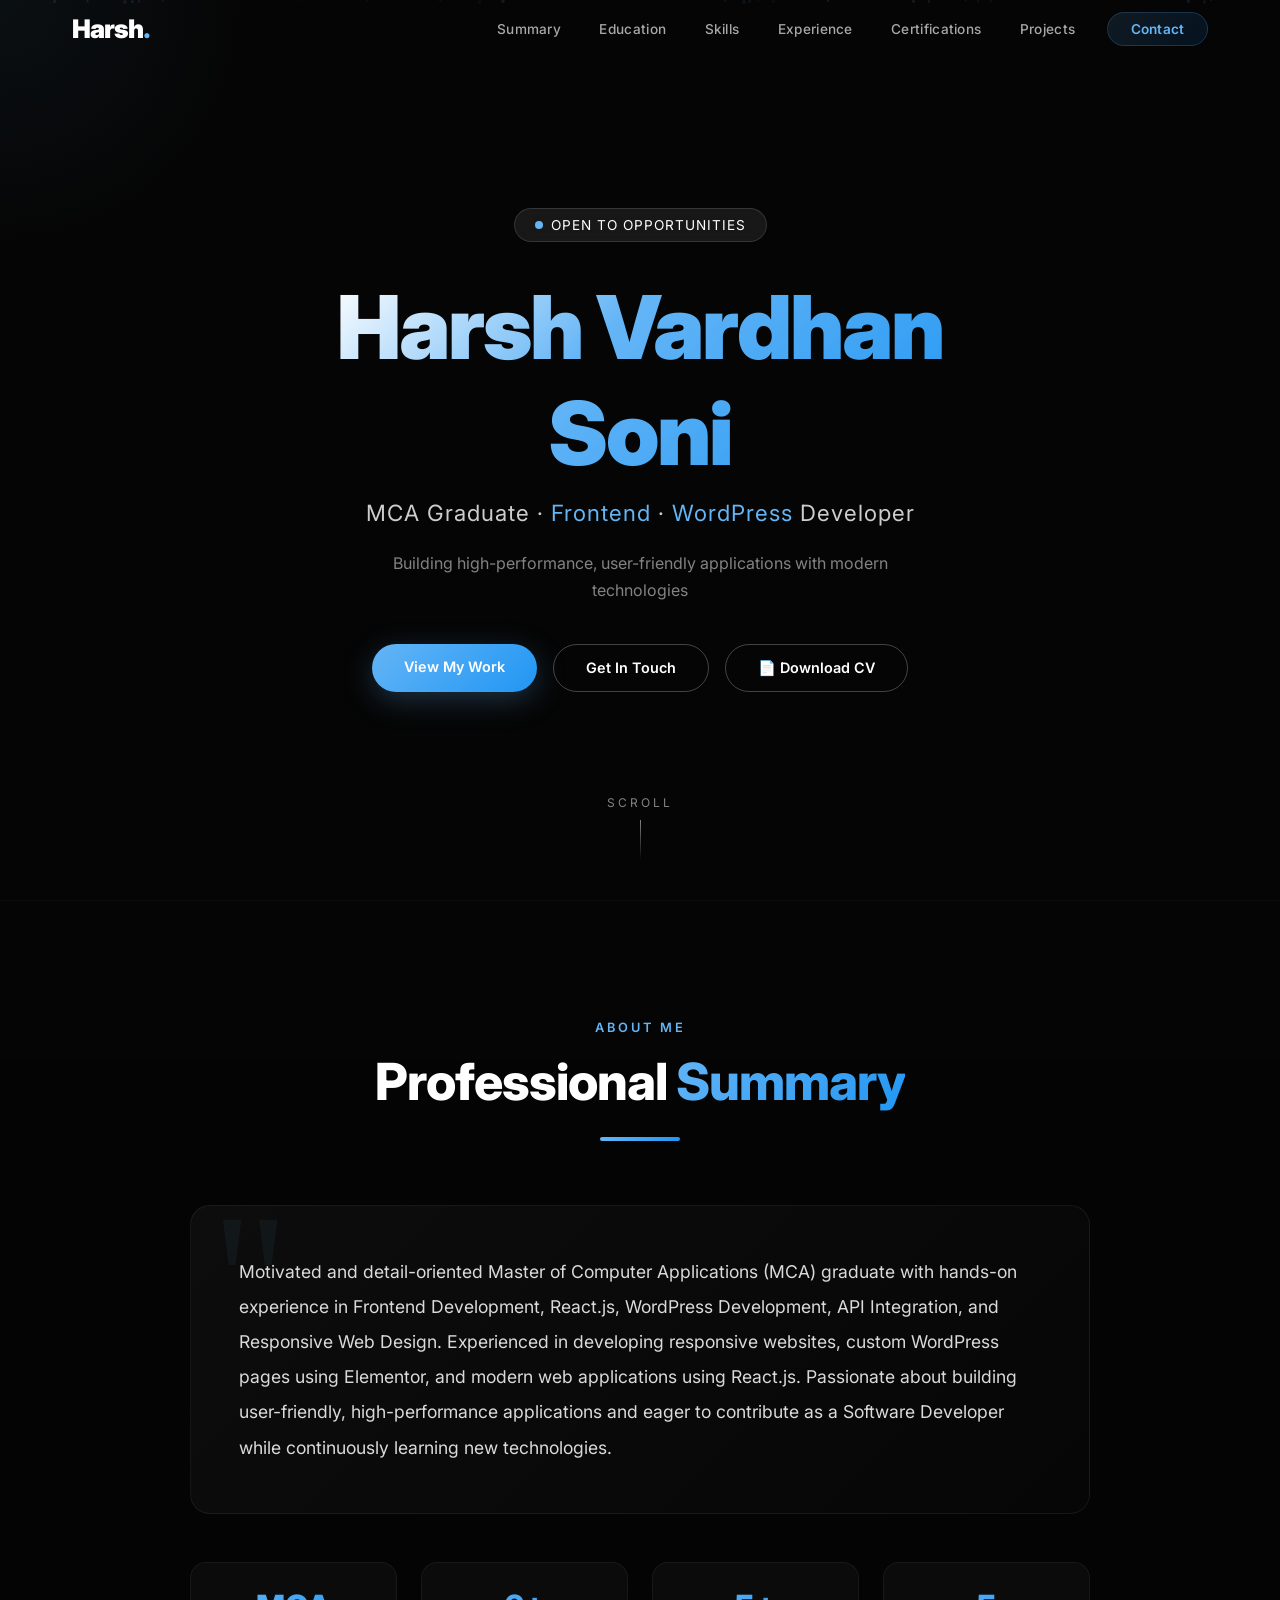
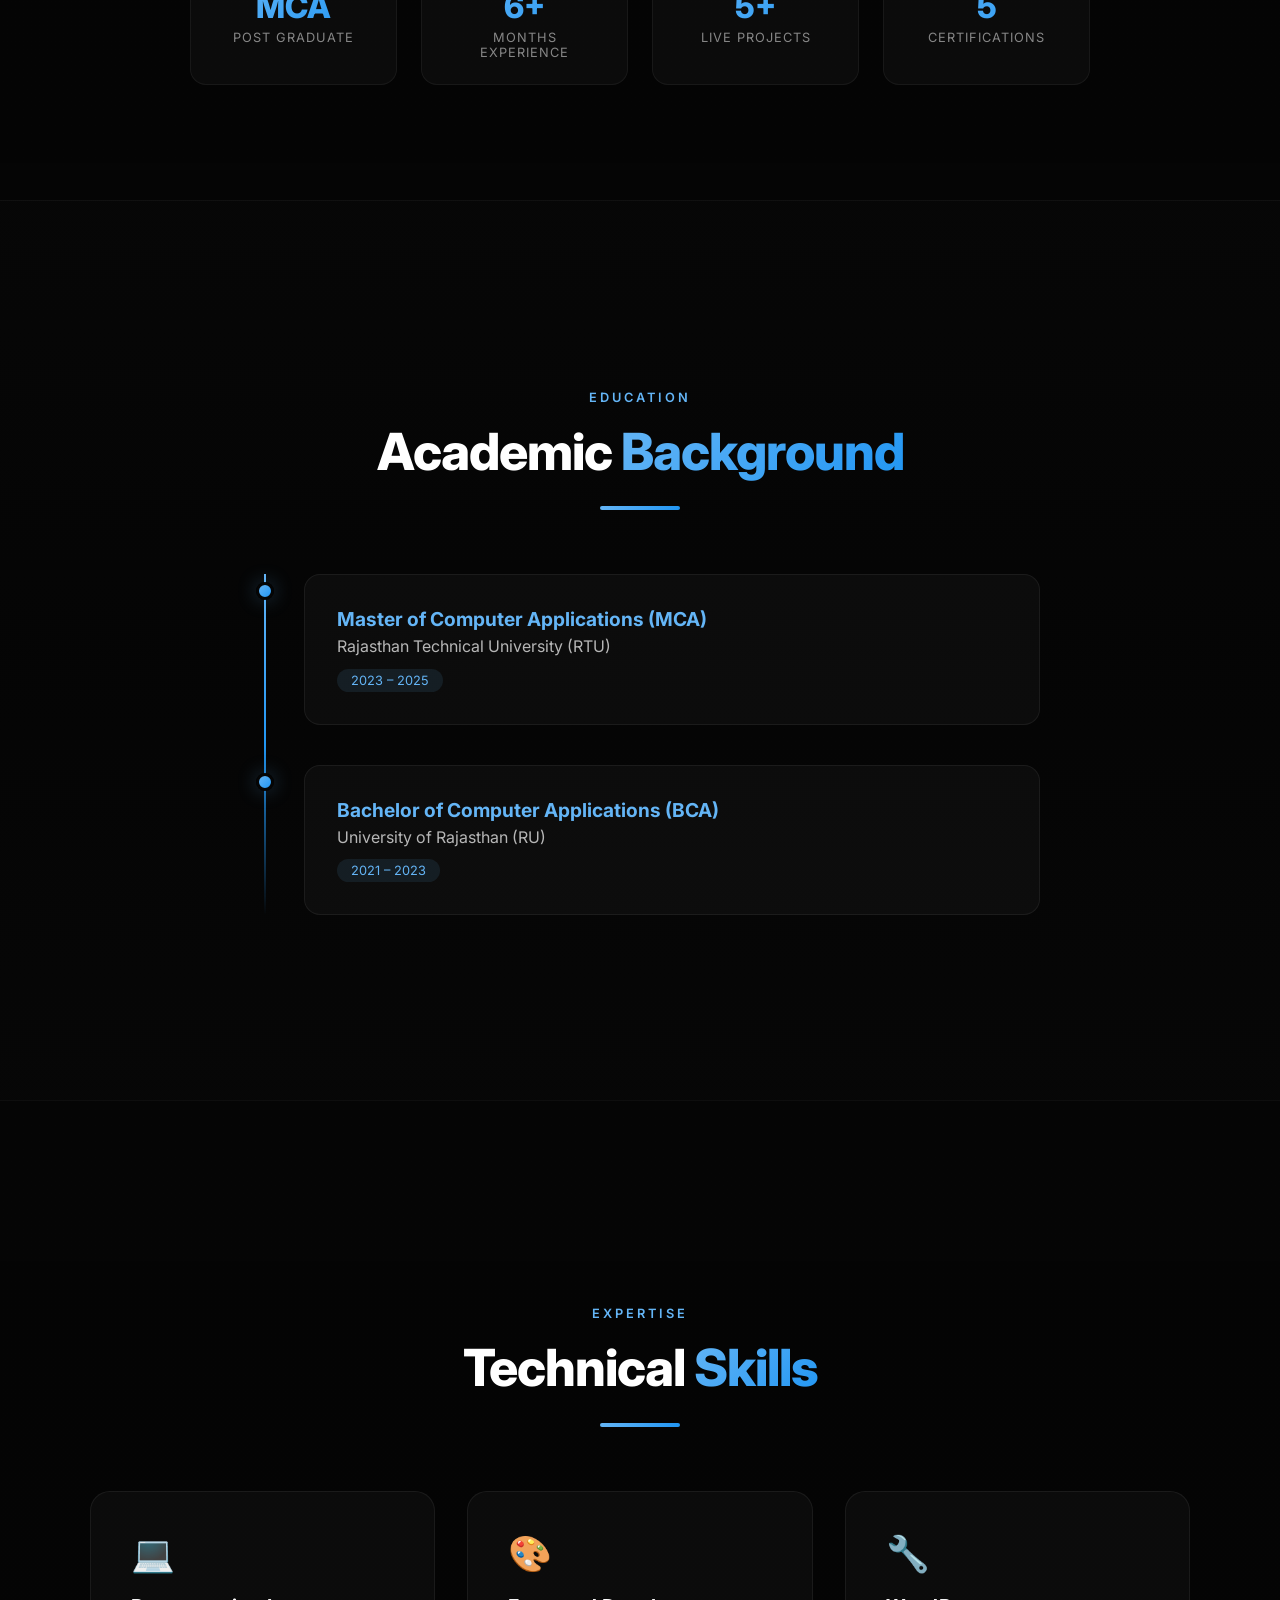
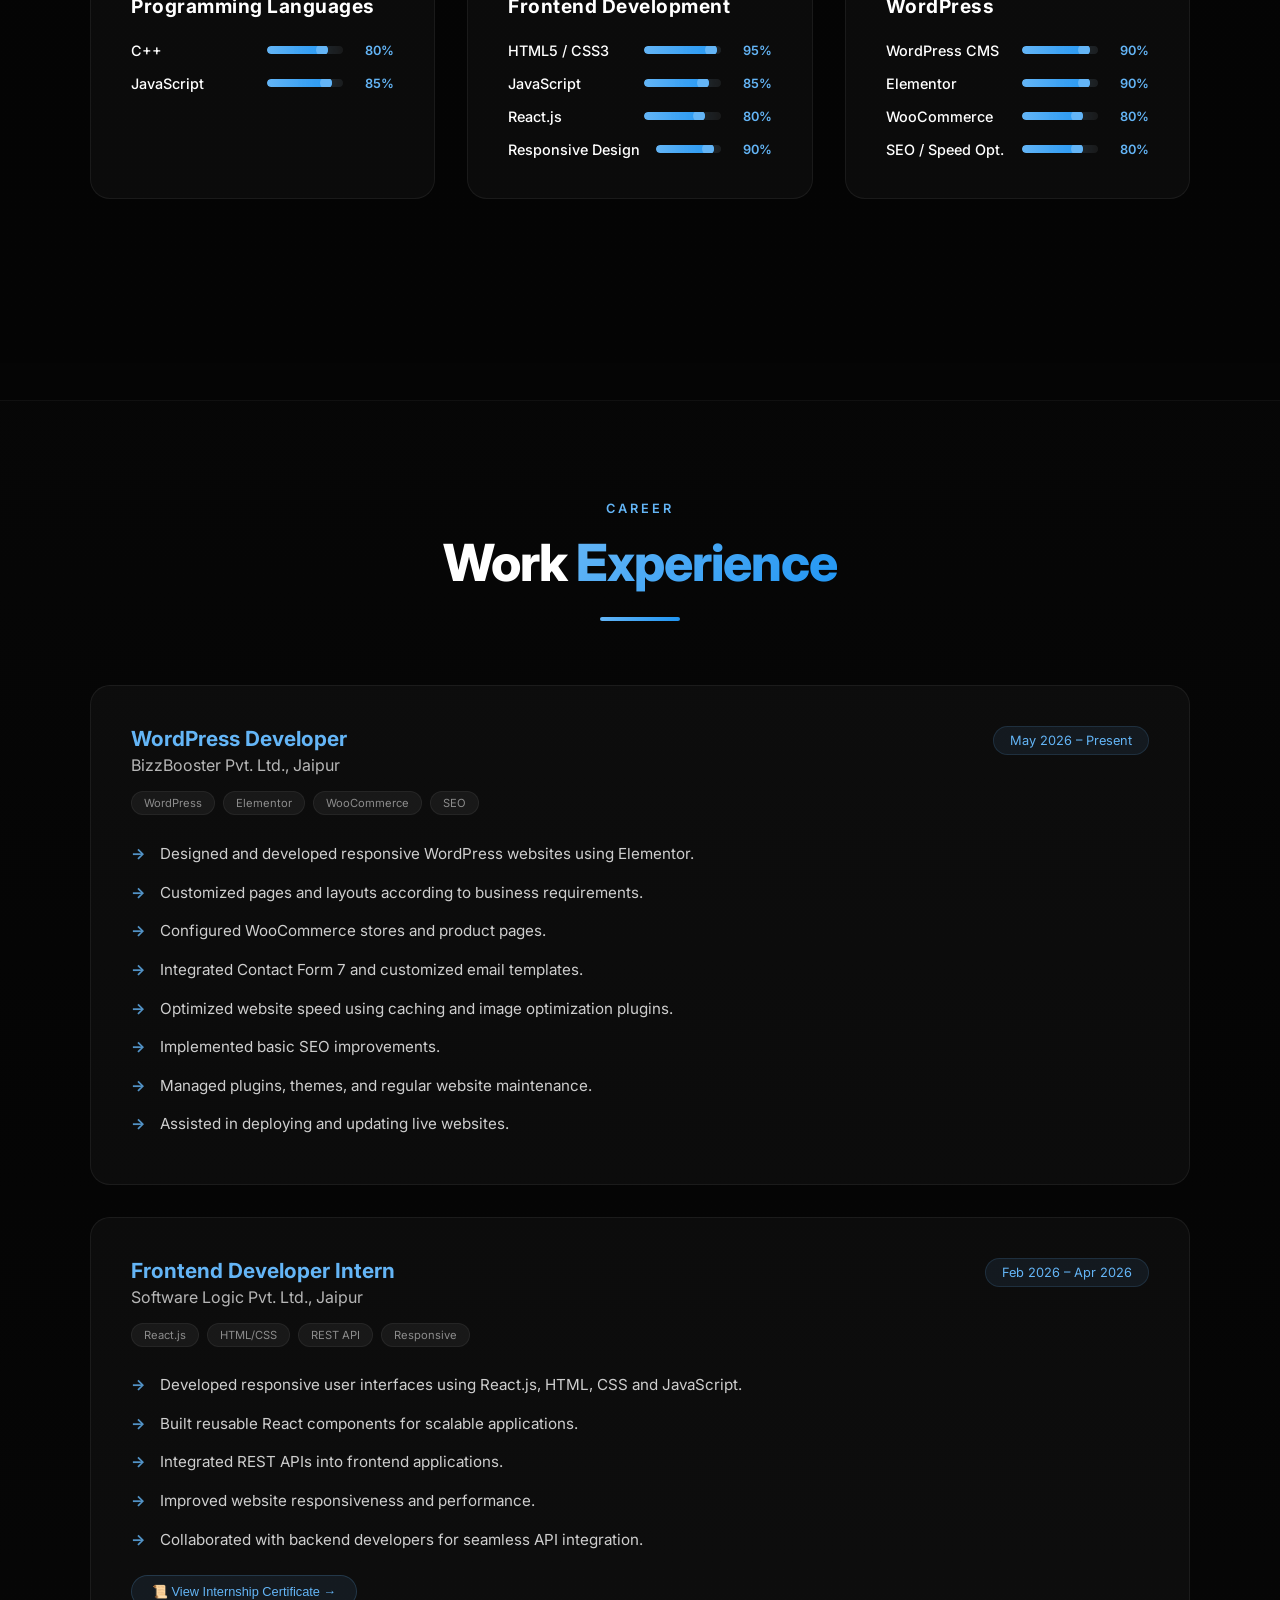
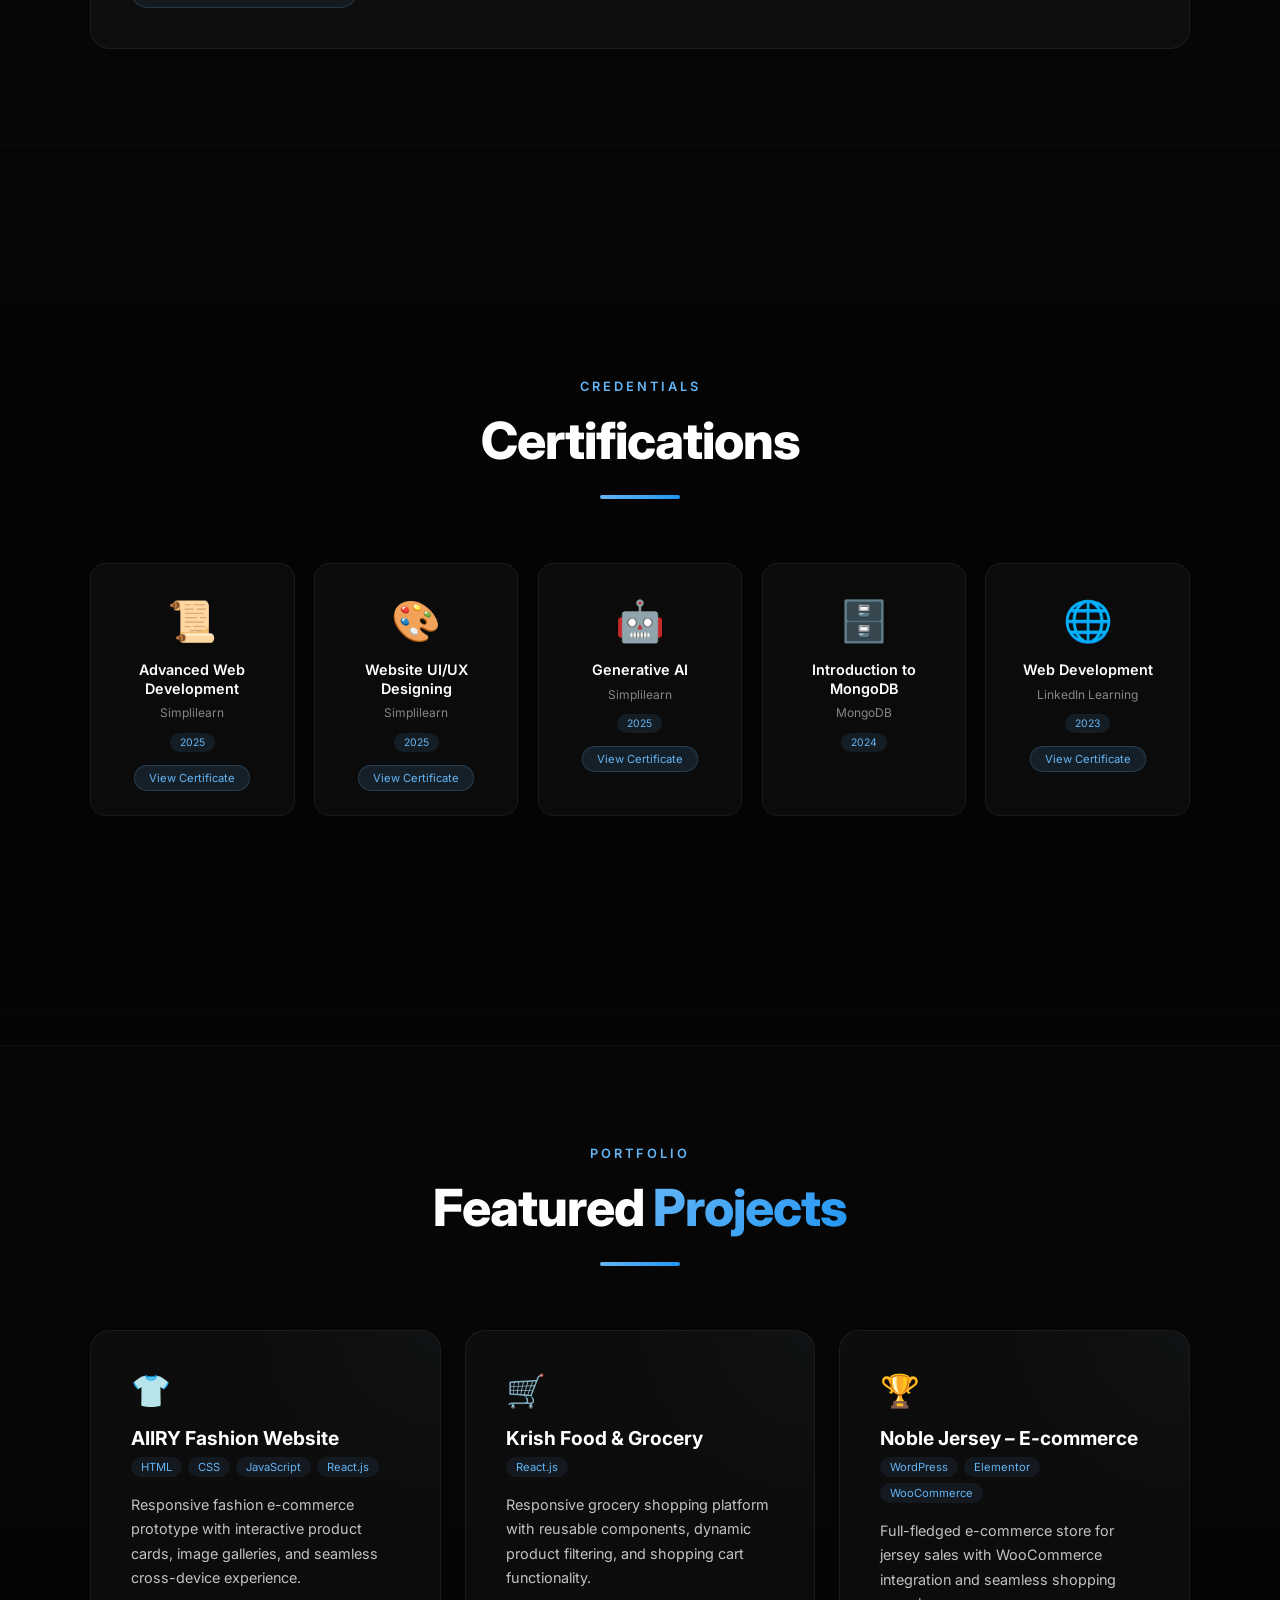
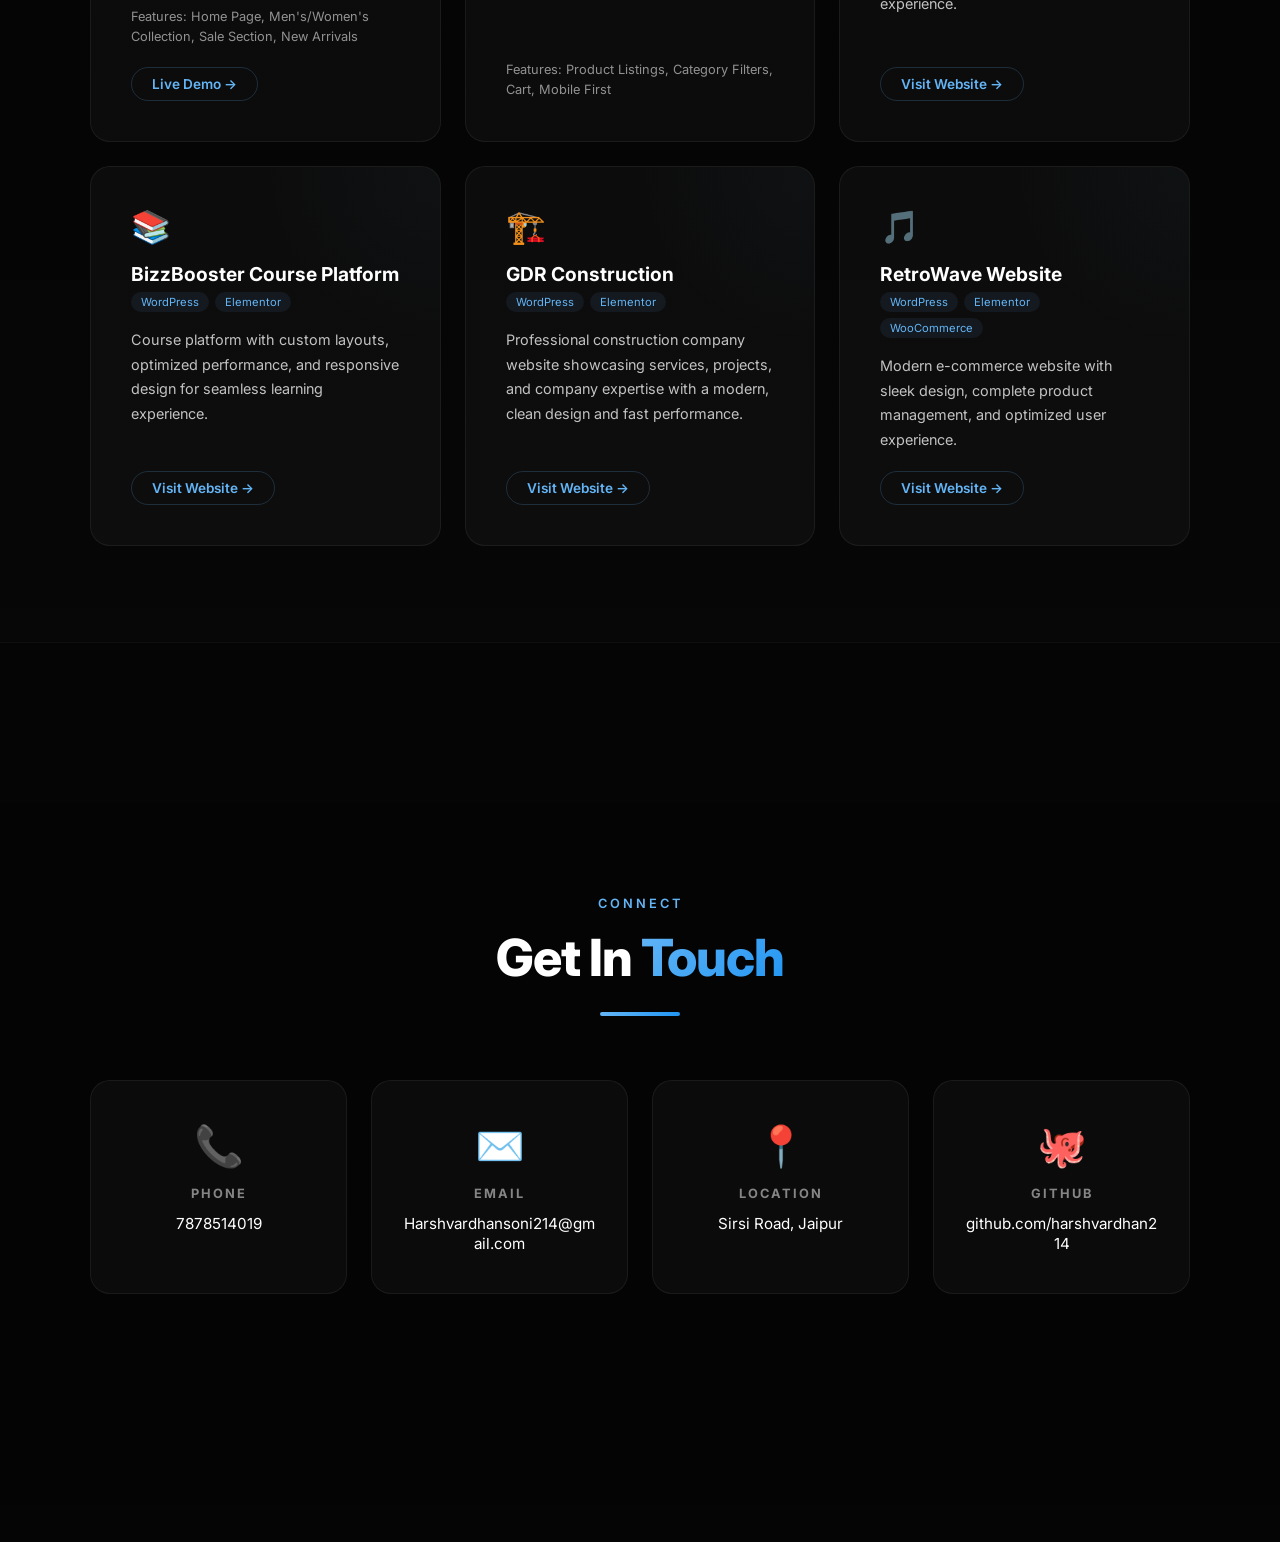
==== index.html @ 55b7e2e7 "Add files via upload" ====
<!DOCTYPE html>
<html lang="en">
<head>
    <meta charset="UTF-8">
    <meta name="viewport" content="width=device-width, initial-scale=1.0">
    <title>Harsh Vardhan Soni - Portfolio</title>
    <link rel="icon" type="image/x-icon" href="favicon.ico">
    <link rel="shortcut icon" type="image/x-icon" href="favicon.ico">
    <style>
        @import url('https://fonts.googleapis.com/css2?family=Inter:wght@300;400;500;600;700;800;900&display=swap');

        * {
            margin: 0;
            padding: 0;
            box-sizing: border-box;
        }

        html {
            scroll-behavior: smooth;
        }

        body {
            font-family: 'Inter', sans-serif;
            color: #fff;
            background: #050505;
            overflow-x: hidden;
        }

        /* ===== FIXED VIDEO ===== */
        .video-container {
            position: fixed;
            top: 0;
            left: 0;
            width: 100%;
            height: 100vh;
            z-index: 0;
            overflow: hidden;
        }

        .video-container video {
            width: 100%;
            height: 100%;
            object-fit: cover;
        }

        .video-overlay {
            position: absolute;
            top: 0;
            left: 0;
            width: 100%;
            height: 100%;
            background: rgba(5, 5, 5, 0.492);
             z-index: 1;
        }

        /* ===== HERO ===== */
        .hero {
            position: relative;
            z-index: 2;
            height: 100vh;
            display: flex;
            flex-direction: column;
            justify-content: center;
            align-items: center;
            text-align: center;
            padding: 2rem;
        }

        .hero-badge {
            display: inline-flex;
            align-items: center;
            gap: 8px;
            background: rgba(255,255,255,0.08);
            backdrop-filter: blur(10px);
            border: 1px solid rgba(255,255,255,0.12);
            padding: 8px 20px;
            border-radius: 50px;
            font-size: 0.85rem;
            letter-spacing: 1px;
            text-transform: uppercase;
            margin-bottom: 2rem;
            animation: fadeInDown 0.8s ease;
        }

        .hero-badge .dot {
            width: 8px;
            height: 8px;
            background: #64B5F6;
            border-radius: 50%;
            animation: pulse-dot 2s infinite;
        }

        @keyframes pulse-dot {
            0%, 100% { opacity: 1; transform: scale(1); }
            50% { opacity: 0.5; transform: scale(0.8); }
        }

        .hero h1 {
            font-size: 5.5rem;
            font-weight: 900;
            letter-spacing: -2px;
            margin-bottom: 0.8rem;
            background: linear-gradient(135deg, #fff 0%, #64B5F6 40%, #2196F3 100%);
            -webkit-background-clip: text;
            -webkit-text-fill-color: transparent;
            background-clip: text;
            animation: fadeInUp 0.8s ease 0.2s both;
        }

        .hero .tagline {
            font-size: 1.4rem;
            color: rgba(255,255,255,0.8);
            letter-spacing: 1px;
            margin-bottom: 1.5rem;
            animation: fadeInUp 0.8s ease 0.4s both;
        }

        .hero .tagline span {
            color: #64B5F6;
        }

        .hero .sub {
            font-size: 1rem;
            color: rgba(255,255,255,0.5);
            max-width: 500px;
            line-height: 1.7;
            animation: fadeInUp 0.8s ease 0.6s both;
        }

        .hero-cta {
            display: flex;
            gap: 1rem;
            margin-top: 2.5rem;
            animation: fadeInUp 0.8s ease 0.8s both;
        }

        .hero-cta a {
            text-decoration: none;
            padding: 14px 32px;
            border-radius: 50px;
            font-size: 0.9rem;
            font-weight: 600;
            transition: all 0.3s ease;
            cursor: pointer;
        }

        .hero-cta .btn-primary {
            background: linear-gradient(135deg, #64B5F6, #2196F3);
            color: #fff;
            box-shadow: 0 8px 30px rgba(100, 181, 246, 0.25);
        }

        .hero-cta .btn-primary:hover {
            transform: translateY(-3px);
            box-shadow: 0 12px 40px rgba(100, 181, 246, 0.35);
        }

        .hero-cta .btn-outline {
            border: 1px solid rgba(255,255,255,0.25);
            color: #fff;
        }

        .hero-cta .btn-outline:hover {
            background: rgba(255,255,255,0.1);
            border-color: rgba(255,255,255,0.4);
        }

        .scroll-indicator {
            position: absolute;
            bottom: 40px;
            left: 50%;
            transform: translateX(-50%);
            display: flex;
            flex-direction: column;
            align-items: center;
            gap: 10px;
            animation: fadeIn 1s ease 1.4s both;
        }

        .scroll-indicator span {
            font-size: 0.75rem;
            text-transform: uppercase;
            letter-spacing: 3px;
            opacity: 0.5;
        }

        .scroll-line {
            width: 1px;
            height: 40px;
            background: linear-gradient(to bottom, rgba(255,255,255,0.5), transparent);
            animation: scrollLine 2s infinite;
        }

        @keyframes scrollLine {
            0% { transform: scaleY(0); transform-origin: top; }
            50% { transform: scaleY(1); transform-origin: top; }
            50.01% { transform: scaleY(1); transform-origin: bottom; }
            100% { transform: scaleY(0); transform-origin: bottom; }
        }

        @keyframes fadeInUp {
            from { opacity: 0; transform: translateY(30px); }
            to { opacity: 1; transform: translateY(0); }
        }

        @keyframes fadeInDown {
            from { opacity: 0; transform: translateY(-20px); }
            to { opacity: 1; transform: translateY(0); }
        }

        @keyframes fadeIn {
            from { opacity: 0; }
            to { opacity: 1; }
        }

        /* ===== CONTENT SECTIONS ===== */
        .section {
            position: relative;
            z-index: 3;
            min-height: 100vh;
            display: flex;
            align-items: center;
            justify-content: center;
            padding: 6rem 2rem;
            background: linear-gradient(180deg, 
                hsla(0, 0%, 2%, 0.59) 0%, 
                rgba(5, 5, 5, 0.622) 50%, 
                rgba(5, 5, 5, 0.599) 100%);
            border-top: 1px solid rgba(255,255,255,0.04);
        }

        .section:first-of-type {
            margin-top: 100vh;
        }

        .section:nth-child(even) {
            background: linear-gradient(180deg,
                rgba(8, 8, 8, 0.563) 0%,
                rgba(5, 5, 5, 0.534) 50%,
                rgba(8, 8, 8, 0.56) 100%);
        }

        .container {
            max-width: 1100px;
            width: 100%;
        }

        .section-header {
            text-align: center;
            margin-bottom: 4rem;
        }

        .section-label {
            display: inline-block;
            font-size: 0.8rem;
            text-transform: uppercase;
            letter-spacing: 3px;
            color: #64B5F6;
            font-weight: 600;
            margin-bottom: 1rem;
        }

        .section-title {
            font-size: 3.2rem;
            font-weight: 800;
            letter-spacing: -1px;
            line-height: 1.2;
        }

        .section-title .highlight {
            background: linear-gradient(135deg, #64B5F6, #2196F3);
            -webkit-background-clip: text;
            -webkit-text-fill-color: transparent;
            background-clip: text;
        }

        .section-title::after {
            content: '';
            display: block;
            width: 80px;
            height: 4px;
            background: linear-gradient(90deg, #64B5F6, #2196F3);
            margin: 1.5rem auto 0;
            border-radius: 2px;
        }

        /* ===== SUMMARY ===== */
        .summary-card {
            background: linear-gradient(135deg, rgba(255,255,255,0.04), rgba(255,255,255,0.01));
            border: 1px solid rgba(255,255,255,0.06);
            border-radius: 20px;
            padding: 3rem;
            max-width: 900px;
            margin: 0 auto;
            position: relative;
            overflow: hidden;
        }

        .summary-card::before {
            content: '"';
            position: absolute;
            top: -20px;
            left: 20px;
            font-size: 12rem;
            color: rgba(100, 181, 246, 0.06);
            font-family: Georgia, serif;
            line-height: 1;
        }

        .summary-card p {
            font-size: 1.1rem;
            line-height: 2;
            color: rgba(255,255,255,0.85);
            position: relative;
            z-index: 1;
        }

        .summary-stats {
            display: grid;
            grid-template-columns: repeat(4, 1fr);
            gap: 1.5rem;
            margin-top: 3rem;
            max-width: 900px;
            margin-left: auto;
            margin-right: auto;
        }

        .stat-item {
            text-align: center;
            padding: 1.5rem;
            background: rgba(255,255,255,0.03);
            border-radius: 16px;
            border: 1px solid rgba(255,255,255,0.05);
            transition: all 0.3s ease;
        }

        .stat-item:hover {
            background: rgba(100, 181, 246,0.05);
            border-color: rgba(100, 181, 246,0.15);
            transform: translateY(-4px);
        }

        .stat-item .stat-num {
            font-size: 2rem;
            font-weight: 800;
            background: linear-gradient(135deg, #64B5F6, #2196F3);
            -webkit-background-clip: text;
            -webkit-text-fill-color: transparent;
            background-clip: text;
        }

        .stat-item .stat-label {
            font-size: 0.8rem;
            opacity: 0.5;
            margin-top: 4px;
            text-transform: uppercase;
            letter-spacing: 1px;
        }

        /* ===== EDUCATION ===== */
        .edu-timeline {
            position: relative;
            max-width: 800px;
            margin: 0 auto;
        }

        .edu-timeline::before {
            content: '';
            position: absolute;
            left: 24px;
            top: 0;
            bottom: 0;
            width: 2px;
            background: linear-gradient(to bottom, #64B5F6, #2196F3, transparent);
        }

        .edu-card {
            position: relative;
            padding: 0 0 2.5rem 4rem;
        }

        .edu-card:last-child {
            padding-bottom: 0;
        }

        .edu-card .dot {
            position: absolute;
            left: 16px;
            top: 8px;
            width: 18px;
            height: 18px;
            background: linear-gradient(135deg, #64B5F6, #2196F3);
            border-radius: 50%;
            border: 3px solid #050505;
            box-shadow: 0 0 20px rgba(100, 181, 246,0.3);
        }

        .edu-card .edu-body {
            background: rgba(255,255,255,0.03);
            border: 1px solid rgba(255,255,255,0.06);
            border-radius: 16px;
            padding: 2rem;
            transition: all 0.3s ease;
        }

        .edu-card .edu-body:hover {
            background: rgba(255,255,255,0.05);
            transform: translateX(8px);
            border-color: rgba(100, 181, 246,0.15);
        }

        .edu-card .edu-body h3 {
            font-size: 1.2rem;
            color: #64B5F6;
            margin-bottom: 0.3rem;
        }

        .edu-card .edu-body .institute {
            font-size: 1rem;
            opacity: 0.7;
        }

        .edu-card .edu-body .year {
            display: inline-block;
            margin-top: 0.8rem;
            font-size: 0.8rem;
            padding: 4px 14px;
            background: rgba(100, 181, 246,0.1);
            border-radius: 20px;
            color: #64B5F6;
        }

        /* ===== SKILLS ===== */
        .skills-showcase {
            display: grid;
            grid-template-columns: repeat(auto-fit, minmax(320px, 1fr));
            gap: 2rem;
        }

        .skill-group {
            background: rgba(255,255,255,0.03);
            border: 1px solid rgba(255,255,255,0.06);
            border-radius: 20px;
            padding: 2.5rem;
            transition: all 0.3s ease;
        }

        .skill-group:hover {
            background: rgba(255,255,255,0.05);
            transform: translateY(-5px);
            border-color: rgba(100, 181, 246,0.12);
            box-shadow: 0 20px 60px rgba(0,0,0,0.3);
        }

        .skill-group .group-icon {
            font-size: 2.2rem;
            margin-bottom: 1.2rem;
        }

        .skill-group h3 {
            font-size: 1.2rem;
            font-weight: 700;
            margin-bottom: 1.5rem;
            letter-spacing: 0.5px;
        }

        .skill-row {
            display: flex;
            align-items: center;
            gap: 1rem;
            margin-bottom: 1rem;
        }

        .skill-row:last-child {
            margin-bottom: 0;
        }

        .skill-row .name {
            min-width: 120px;
            font-size: 0.9rem;
            font-weight: 500;
        }

        .skill-row .bar-track {
            flex: 1;
            height: 8px;
            background: rgba(255,255,255,0.06);
            border-radius: 10px;
            overflow: hidden;
            position: relative;
        }

        .skill-row .bar-fill {
            height: 100%;
            border-radius: 10px;
            background: linear-gradient(90deg, #64B5F6, #2196F3);
            width: 0%;
            transition: width 1.5s ease;
            position: relative;
        }

        .skill-row .bar-fill::after {
            content: '';
            position: absolute;
            right: 0;
            top: -2px;
            width: 12px;
            height: 12px;
            background: #64B5F6;
            border-radius: 50%;
            box-shadow: 0 0 20px rgba(100, 181, 246,0.5);
        }

        .skill-row .pct {
            font-size: 0.8rem;
            font-weight: 600;
            color: #64B5F6;
            min-width: 35px;
            text-align: right;
        }

        /* ===== EXPERIENCE ===== */
        .exp-grid {
            display: grid;
            gap: 2rem;
        }

        .exp-card {
            background: rgba(255,255,255,0.03);
            border: 1px solid rgba(255,255,255,0.06);
            border-radius: 20px;
            padding: 2.5rem;
            transition: all 0.3s ease;
            position: relative;
            overflow: hidden;
        }

        .exp-card:hover {
            background: rgba(255,255,255,0.05);
            transform: translateY(-4px);
            border-color: rgba(100, 181, 246,0.12);
            box-shadow: 0 20px 60px rgba(0,0,0,0.3);
        }

        .exp-card .exp-top {
            display: flex;
            justify-content: space-between;
            align-items: flex-start;
            flex-wrap: wrap;
            gap: 1rem;
            margin-bottom: 1rem;
        }

        .exp-card .exp-top .role {
            font-size: 1.3rem;
            font-weight: 700;
            color: #64B5F6;
        }

        .exp-card .exp-top .company {
            font-size: 1rem;
            opacity: 0.7;
            margin-top: 4px;
        }

        .exp-card .exp-top .duration {
            font-size: 0.8rem;
            padding: 6px 16px;
            background: rgba(100, 181, 246,0.08);
            border: 1px solid rgba(100, 181, 246,0.15);
            border-radius: 50px;
            color: #64B5F6;
            white-space: nowrap;
        }

        .exp-card .exp-tags {
            display: flex;
            flex-wrap: wrap;
            gap: 0.5rem;
            margin-bottom: 1.2rem;
        }

        .exp-card .exp-tags span {
            font-size: 0.7rem;
            padding: 4px 12px;
            background: rgba(255,255,255,0.05);
            border-radius: 50px;
            color: rgba(255,255,255,0.5);
            border: 1px solid rgba(255,255,255,0.06);
        }

        .exp-card ul {
            list-style: none;
        }

        .exp-card ul li {
            padding: 0.4rem 0 0.4rem 1.8rem;
            position: relative;
            font-size: 0.95rem;
            line-height: 1.7;
            opacity: 0.8;
        }

        .exp-card ul li::before {
            content: '→';
            position: absolute;
            left: 0;
            color: #64B5F6;
            font-weight: 700;
        }

        /* ===== CERTIFICATIONS ===== */
        .cert-showcase {
            display: grid;
            grid-template-columns: repeat(auto-fit, minmax(180px, 1fr));
            gap: 1.2rem;
        }

        .cert-card {
            background: rgba(255,255,255,0.03);
            border: 1px solid rgba(255,255,255,0.06);
            border-radius: 16px;
            padding: 2rem 1.5rem 1.5rem;
            text-align: center;
            transition: all 0.4s ease;
            position: relative;
            overflow: hidden;
            cursor: pointer;
        }

        .cert-card::before {
            content: '';
            position: absolute;
            top: 0;
            left: 0;
            right: 0;
            height: 3px;
            background: linear-gradient(90deg, #64B5F6, #2196F3);
            transform: scaleX(0);
            transform-origin: left;
            transition: transform 0.4s ease;
        }

        .cert-card:hover::before {
            transform: scaleX(1);
        }

        .cert-card:hover {
            transform: translateY(-6px);
            background: rgba(255,255,255,0.05);
            box-shadow: 0 15px 40px rgba(0,0,0,0.3);
        }

        .cert-card .cert-icon {
            font-size: 2.5rem;
            margin-bottom: 1rem;
        }

        .cert-card h4 {
            font-size: 0.9rem;
            font-weight: 600;
            margin-bottom: 0.4rem;
            line-height: 1.3;
        }

        .cert-card .cert-provider {
            font-size: 0.75rem;
            opacity: 0.5;
        }

        .cert-card .cert-badge {
            display: inline-block;
            margin-top: 0.8rem;
            font-size: 0.65rem;
            padding: 3px 10px;
            background: rgba(100, 181, 246,0.1);
            border-radius: 50px;
            color: #64B5F6;
        }

        .cert-card .view-cert-btn {
            display: inline-block;
            margin-top: 0.8rem;
            font-size: 0.7rem;
            padding: 5px 14px;
            background: rgba(100, 181, 246,0.12);
            border: 1px solid rgba(100, 181, 246,0.2);
            border-radius: 50px;
            color: #64B5F6;
            cursor: pointer;
            transition: all 0.3s ease;
        }

        .cert-card .view-cert-btn:hover {
            background: rgba(100, 181, 246,0.2);
            border-color: rgba(100, 181, 246,0.4);
        }

        /* ===== LIGHTBOX MODAL ===== */
        .lightbox {
            display: none;
            position: fixed;
            top: 0;
            left: 0;
            width: 100%;
            height: 100%;
            background: rgba(0,0,0,0.92);
            z-index: 9999;
            justify-content: center;
            align-items: center;
            padding: 2rem;
            backdrop-filter: blur(8px);
        }

        .lightbox.active {
            display: flex;
        }

        .lightbox img {
            max-width: 90%;
            max-height: 90vh;
            object-fit: contain;
            border-radius: 12px;
            box-shadow: 0 30px 80px rgba(0,0,0,0.6);
            animation: lightboxIn 0.3s ease;
        }

        @keyframes lightboxIn {
            from { opacity: 0; transform: scale(0.9); }
            to { opacity: 1; transform: scale(1); }
        }

        .lightbox .close-btn {
            position: absolute;
            top: 20px;
            right: 30px;
            font-size: 2.5rem;
            color: #fff;
            cursor: pointer;
            opacity: 0.6;
            transition: opacity 0.3s ease;
            background: none;
            border: none;
            z-index: 10000;
        }

        .lightbox .close-btn:hover {
            opacity: 1;
        }

        .lightbox .caption {
            position: absolute;
            bottom: 30px;
            left: 50%;
            transform: translateX(-50%);
            color: rgba(255,255,255,0.7);
            font-size: 0.9rem;
            background: rgba(0,0,0,0.5);
            padding: 8px 20px;
            border-radius: 50px;
            backdrop-filter: blur(4px);
        }

        .exp-card .cert-link-btn {
            display: inline-flex;
            align-items: center;
            gap: 6px;
            margin-top: 1rem;
            font-size: 0.8rem;
            padding: 8px 20px;
            background: rgba(100, 181, 246,0.08);
            border: 1px solid rgba(100, 181, 246,0.2);
            border-radius: 50px;
            color: #64B5F6;
            cursor: pointer;
            transition: all 0.3s ease;
        }

        .exp-card .cert-link-btn:hover {
            background: rgba(100, 181, 246,0.15);
            border-color: rgba(100, 181, 246,0.4);
            gap: 10px;
        }

        /* ===== PROJECTS ===== */
        .project-showcase {
            display: grid;
            grid-template-columns: repeat(auto-fit, minmax(320px, 1fr));
            gap: 1.5rem;
        }

        .project-card {
            background: rgba(255,255,255,0.03);
            border: 1px solid rgba(255,255,255,0.06);
            border-radius: 20px;
            padding: 2.5rem;
            transition: all 0.4s ease;
            position: relative;
            overflow: hidden;
            display: flex;
            flex-direction: column;
        }

        .project-card::after {
            content: '';
            position: absolute;
            top: -50%;
            right: -50%;
            width: 100%;
            height: 100%;
            background: radial-gradient(circle, rgba(100, 181, 246,0.03), transparent 70%);
            pointer-events: none;
        }

        .project-card:hover {
            transform: translateY(-8px);
            background: rgba(255,255,255,0.05);
            border-color: rgba(100, 181, 246,0.15);
            box-shadow: 0 25px 60px rgba(0,0,0,0.4);
        }

        .project-card .project-icon {
            font-size: 2rem;
            margin-bottom: 1rem;
        }

        .project-card h3 {
            font-size: 1.2rem;
            font-weight: 700;
            margin-bottom: 0.4rem;
        }

        .project-card .tech-tags {
            display: flex;
            flex-wrap: wrap;
            gap: 6px;
            margin-bottom: 1rem;
        }

        .project-card .tech-tags span {
            font-size: 0.7rem;
            padding: 3px 10px;
            background: rgba(100, 181, 246,0.08);
            border-radius: 50px;
            color: #64B5F6;
        }

        .project-card p {
            font-size: 0.9rem;
            line-height: 1.7;
            opacity: 0.75;
            flex: 1;
        }

        .project-card .features {
            font-size: 0.8rem;
            opacity: 0.55;
            margin-top: 1rem;
            line-height: 1.6;
        }

        .project-card .project-link {
            display: inline-flex;
            align-items: center;
            gap: 6px;
            margin-top: 1.2rem;
            color: #64B5F6;
            text-decoration: none;
            font-size: 0.85rem;
            font-weight: 600;
            border: 1px solid rgba(100, 181, 246,0.2);
            padding: 8px 20px;
            border-radius: 50px;
            transition: all 0.3s ease;
            align-self: flex-start;
        }

        .project-card .project-link:hover {
            background: rgba(100, 181, 246,0.1);
            border-color: rgba(100, 181, 246,0.4);
            gap: 10px;
        }

        /* ===== CONTACT ===== */
        .contact-showcase {
            display: grid;
            grid-template-columns: repeat(auto-fit, minmax(220px, 1fr));
            gap: 1.5rem;
        }

        .contact-card {
            background: rgba(255,255,255,0.03);
            border: 1px solid rgba(255,255,255,0.06);
            border-radius: 20px;
            padding: 2.5rem 2rem;
            text-align: center;
            transition: all 0.4s ease;
        }

        .contact-card:hover {
            transform: translateY(-6px);
            background: rgba(255,255,255,0.05);
            border-color: rgba(100, 181, 246,0.12);
            box-shadow: 0 15px 40px rgba(0,0,0,0.3);
        }

        .contact-card .contact-icon {
            font-size: 2.5rem;
            margin-bottom: 1rem;
        }

        .contact-card h4 {
            font-size: 0.8rem;
            text-transform: uppercase;
            letter-spacing: 2px;
            opacity: 0.5;
            margin-bottom: 0.7rem;
        }

        .contact-card a, .contact-card span {
            color: #fff;
            text-decoration: none;
            font-size: 0.95rem;
            word-break: break-all;
            transition: color 0.3s ease;
        }

        .contact-card a:hover {
            color: #64B5F6;
        }

        /* ===== FLOATING ELEMENTS ===== */
        .scroll-progress {
            position: fixed;
            top: 0;
            left: 0;
            height: 3px;
            background: linear-gradient(90deg, #64B5F6, #2196F3);
            z-index: 1000;
            width: 0%;
            transition: width 0.05s ease;
        }

        .video-timestamp {
            position: fixed;
            bottom: 30px;
            right: 30px;
            z-index: 1000;
            background: rgba(0,0,0,0.75);
            padding: 8px 16px;
            border-radius: 10px;
            font-size: 0.8rem;
            font-family: 'Inter', monospace;
            backdrop-filter: blur(8px);
            border: 1px solid rgba(255,255,255,0.1);
            display: none;
            color: rgba(255,255,255,0.7);
        }

        /* ===== MOTION EFFECTS ===== */

        /* Floating animation for icons/badges */
        @keyframes float {
            0%, 100% { transform: translateY(0px); }
            50% { transform: translateY(-10px); }
        }

        @keyframes floatSlow {
            0%, 100% { transform: translateY(0px) rotate(0deg); }
            33% { transform: translateY(-6px) rotate(1deg); }
            66% { transform: translateY(-3px) rotate(-1deg); }
        }

        .float-icon {
            animation: floatSlow 4s ease-in-out infinite;
        }

        .float-fast {
            animation: float 3s ease-in-out infinite;
        }

        /* Scroll Reveal */
        .reveal {
            opacity: 0;
            transform: translateY(50px);
            transition: opacity 0.8s cubic-bezier(0.16, 1, 0.3, 1), 
                        transform 0.8s cubic-bezier(0.16, 1, 0.3, 1);
        }

        .reveal.visible {
            opacity: 1;
            transform: translateY(0);
        }

        .reveal-left {
            opacity: 0;
            transform: translateX(-60px);
            transition: opacity 0.8s cubic-bezier(0.16, 1, 0.3, 1), 
                        transform 0.8s cubic-bezier(0.16, 1, 0.3, 1);
        }

        .reveal-left.visible {
            opacity: 1;
            transform: translateX(0);
        }

        .reveal-right {
            opacity: 0;
            transform: translateX(60px);
            transition: opacity 0.8s cubic-bezier(0.16, 1, 0.3, 1), 
                        transform 0.8s cubic-bezier(0.16, 1, 0.3, 1);
        }

        .reveal-right.visible {
            opacity: 1;
            transform: translateX(0);
        }

        .reveal-scale {
            opacity: 0;
            transform: scale(0.9);
            transition: opacity 0.8s cubic-bezier(0.16, 1, 0.3, 1), 
                        transform 0.8s cubic-bezier(0.16, 1, 0.3, 1);
        }

        .reveal-scale.visible {
            opacity: 1;
            transform: scale(1);
        }

        /* Stagger delays for child reveals */
        .stagger-1 { transition-delay: 0.05s; }
        .stagger-2 { transition-delay: 0.1s; }
        .stagger-3 { transition-delay: 0.15s; }
        .stagger-4 { transition-delay: 0.2s; }
        .stagger-5 { transition-delay: 0.25s; }
        .stagger-6 { transition-delay: 0.3s; }

        /* 3D Tilt Card */
        .tilt-card {
            transform-style: preserve-3d;
            perspective: 1000px;
        }

        .tilt-card .tilt-content {
            transition: transform 0.2s ease;
            transform-style: preserve-3d;
        }

        .tilt-card .tilt-float {
            transition: transform 0.2s ease;
        }

        /* Magnetic Button */
        .magnetic-btn {
            position: relative;
            will-change: transform;
            transition: transform 0.15s cubic-bezier(0.16, 1, 0.3, 1);
        }

        /* Cursor Glow */
        .cursor-glow {
            position: fixed;
            width: 500px;
            height: 500px;
            border-radius: 50%;
            background: radial-gradient(circle, rgba(100, 181, 246, 0.06) 0%, transparent 70%);
            pointer-events: none;
            z-index: 9998;
            transform: translate(-50%, -50%);
            transition: opacity 0.3s ease;
            mix-blend-mode: screen;
        }

        /* Hero mouse-parallax layers */
        .parallax-layer {
            will-change: transform;
            transition: transform 0.1s cubic-bezier(0.16, 1, 0.3, 1);
        }

        .parallax-deep {
            will-change: transform;
            transition: transform 0.15s cubic-bezier(0.16, 1, 0.3, 1);
        }

        /* Shimmer effect on hover */
        .shimmer-btn {
            position: relative;
            overflow: hidden;
        }

        .shimmer-btn::after {
            content: '';
            position: absolute;
            top: -50%;
            left: -60%;
            width: 40%;
            height: 200%;
            background: linear-gradient(90deg, transparent, rgba(255,255,255,0.08), transparent);
            transform: rotate(25deg);
            transition: left 0.6s ease;
        }

        .shimmer-btn:hover::after {
            left: 120%;
        }

        /* Glow border pulse on cards */
        .glow-border {
            position: relative;
        }

        .glow-border::before {
            content: '';
            position: absolute;
            top: -1px;
            left: -1px;
            right: -1px;
            bottom: -1px;
            border-radius: inherit;
            background: linear-gradient(135deg, #64B5F6, #2196F3, #64B5F6, #2196F3, #64B5F6);
            background-size: 400% 400%;
            opacity: 0;
            z-index: -1;
            transition: opacity 0.4s ease;
            animation: gradientShift 4s ease infinite;
        }

        .glow-border:hover::before {
            opacity: 1;
        }

        @keyframes gradientShift {
            0% { background-position: 0% 50%; }
            50% { background-position: 100% 50%; }
            100% { background-position: 0% 50%; }
        }

        /* Particle dots background */
        .particle-bg {
            position: absolute;
            top: 0;
            left: 0;
            width: 100%;
            height: 100%;
            pointer-events: none;
            z-index: 0;
            overflow: hidden;
        }

        .particle {
            position: absolute;
            width: 3px;
            height: 3px;
            background: rgba(100, 181, 246, 0.3);
            border-radius: 50%;
            animation: particleFloat 20s infinite linear;
        }

        @keyframes particleFloat {
            0% { transform: translateY(100vh) translateX(0); opacity: 0; }
            10% { opacity: 1; }
            90% { opacity: 1; }
            100% { transform: translateY(-100vh) translateX(100px); opacity: 0; }
        }

        /* Text reveal animation */
        .text-reveal {
            display: inline-block;
            overflow: hidden;
            vertical-align: top;
        }

        .text-reveal span {
            display: inline-block;
            transform: translateY(100%);
            transition: transform 0.6s cubic-bezier(0.16, 1, 0.3, 1);
        }

        .text-reveal.revealed span {
            transform: translateY(0);
        }

        /* Counter animation number */
        .count-up {
            display: inline-block;
        }

        /* ===== NAVBAR ===== */
        .navbar {
            position: fixed;
            top: 0;
            left: 0;
            width: 100%;
            z-index: 999;
            padding: 0.8rem 0;
            transition: all 0.4s cubic-bezier(0.16, 1, 0.3, 1);
            background: transparent;
        }

        .navbar.scrolled {
            background: rgba(5, 5, 5, 0.85);
            backdrop-filter: blur(20px);
            -webkit-backdrop-filter: blur(20px);
            border-bottom: 1px solid rgba(255, 255, 255, 0.06);
            padding: 0.4rem 0;
            box-shadow: 0 4px 30px rgba(0, 0, 0, 0.3);
        }

        .nav-container {
            max-width: 1200px;
            margin: 0 auto;
            padding: 0 2rem;
            display: flex;
            align-items: center;
            justify-content: space-between;
        }

        .nav-logo {
            font-size: 1.6rem;
            font-weight: 900;
            text-decoration: none;
            color: #fff;
            letter-spacing: -1px;
            transition: opacity 0.3s ease;
        }

        .nav-logo span {
            color: #64B5F6;
        }

        .nav-logo:hover {
            opacity: 0.85;
        }

        .nav-menu {
            display: flex;
            align-items: center;
            gap: 0.4rem;
            list-style: none;
        }

        .nav-link {
            text-decoration: none;
            color: rgba(255, 255, 255, 0.65);
            font-size: 0.85rem;
            font-weight: 500;
            padding: 0.5rem 1rem;
            border-radius: 8px;
            transition: all 0.3s ease;
            position: relative;
            letter-spacing: 0.3px;
        }

        .nav-link::after {
            content: '';
            position: absolute;
            bottom: 2px;
            left: 50%;
            transform: translateX(-50%) scaleX(0);
            width: 60%;
            height: 2px;
            background: linear-gradient(90deg, #64B5F6, #2196F3);
            border-radius: 2px;
            transition: transform 0.3s ease;
        }

        .nav-link:hover {
            color: #fff;
            background: rgba(255, 255, 255, 0.05);
        }

        .nav-link:hover::after {
            transform: translateX(-50%) scaleX(1);
        }

        .nav-link.active {
            color: #64B5F6;
        }

        .nav-link.active::after {
            transform: translateX(-50%) scaleX(1);
            background: linear-gradient(90deg, #64B5F6, #2196F3);
        }

        .nav-cta-btn {
            background: linear-gradient(135deg, rgba(100, 181, 246, 0.12), rgba(5, 117, 230, 0.12));
            border: 1px solid rgba(100, 181, 246, 0.2);
            color: #64B5F6 !important;
            padding: 0.5rem 1.4rem !important;
            border-radius: 50px !important;
            font-weight: 600;
            margin-left: 0.6rem;
        }

        .nav-cta-btn::after {
            display: none !important;
        }

        .nav-cta-btn:hover {
            background: linear-gradient(135deg, rgba(100, 181, 246, 0.2), rgba(5, 117, 230, 0.2)) !important;
            border-color: rgba(100, 181, 246, 0.4) !important;
            transform: translateY(-1px);
            box-shadow: 0 4px 20px rgba(100, 181, 246, 0.15);
        }

        /* Hamburger Toggle */
        .nav-toggle {
            display: none;
            flex-direction: column;
            gap: 5px;
            cursor: pointer;
            padding: 4px;
            background: none;
            border: none;
            z-index: 1000;
        }

        .nav-toggle span {
            display: block;
            width: 24px;
            height: 2px;
            background: #fff;
            border-radius: 2px;
            transition: all 0.3s cubic-bezier(0.16, 1, 0.3, 1);
            transform-origin: center;
        }

        .nav-toggle.active span:nth-child(1) {
            transform: rotate(45deg) translate(5px, 5px);
        }

        .nav-toggle.active span:nth-child(2) {
            opacity: 0;
            transform: scaleX(0);
        }

        .nav-toggle.active span:nth-child(3) {
            transform: rotate(-45deg) translate(5px, -5px);
        }

    /* ===== RESPONSIVE ===== */
        @media (max-width: 900px) {
            .hero h1 { font-size: 3.5rem; }
            .section-title { font-size: 2.4rem; }
            .summary-stats { grid-template-columns: repeat(2, 1fr); }
            .stat-item { padding: 1rem; }
            .stat-item .stat-num { font-size: 1.5rem; }
            .nav-toggle { display: flex; }
            .nav-menu {
                position: fixed;
                top: 0;
                right: -100%;
                width: min(75vw, 320px);
                height: 100vh;
                background: rgba(5, 5, 5, 0.97);
                backdrop-filter: blur(20px);
                -webkit-backdrop-filter: blur(20px);
                flex-direction: column;
                justify-content: center;
                align-items: center;
                gap: 0.8rem;
                transition: right 0.4s cubic-bezier(0.16, 1, 0.3, 1);
                border-left: 1px solid rgba(255, 255, 255, 0.06);
                padding: 2rem;
            }
            .nav-menu.active { right: 0; }
            .nav-link { font-size: 1.1rem; padding: 0.8rem 1.5rem; }
            .nav-link::after { width: 40%; }
            .nav-cta-btn { margin-left: 0; margin-top: 0.5rem; }
        }

        @media (max-width: 600px) {
            .hero h1 { font-size: 2.5rem; letter-spacing: -1px; }
            .hero .tagline { font-size: 1rem; }
            .hero-cta { flex-direction: column; align-items: center; }
            .hero-cta a { width: 100%; max-width: 250px; text-align: center; }
            .section { padding: 4rem 1.2rem; }
            .section-title { font-size: 1.8rem; }
            .summary-card { padding: 2rem 1.5rem; }
            .summary-card p { font-size: 0.95rem; }
            .summary-stats { grid-template-columns: 1fr 1fr; gap: 0.8rem; }
            .skills-showcase { grid-template-columns: 1fr; }
            .skill-group { padding: 1.8rem; }
            .project-showcase { grid-template-columns: 1fr; }
            .project-card { padding: 1.8rem; }
            .exp-card { padding: 1.8rem; }
            .exp-card .exp-top { flex-direction: column; }
            .cert-showcase { grid-template-columns: 1fr 1fr; }
            .edu-card .edu-body { padding: 1.5rem; }
            .contact-showcase { grid-template-columns: 1fr 1fr; }
        }
    </style>
</head>
<body>

    <!-- Progress Bar -->
    <div class="scroll-progress" id="scrollProgress"></div>

    <!-- ===== NAVBAR ===== -->
    <nav class="navbar" id="navbar">
        <div class="nav-container">
            <a href="#" class="nav-logo">Harsh<span>.</span></a>
            <div class="nav-toggle" id="navToggle" aria-label="Toggle navigation">
                <span></span>
                <span></span>
                <span></span>
            </div>
            <ul class="nav-menu" id="navMenu">
                <li><a href="#summary" class="nav-link">Summary</a></li>
                <li><a href="#education" class="nav-link">Education</a></li>
                <li><a href="#skills" class="nav-link">Skills</a></li>
                <li><a href="#experience" class="nav-link">Experience</a></li>
                <li><a href="#certifications" class="nav-link">Certifications</a></li>
                <li><a href="#projects" class="nav-link">Projects</a></li>
                <li><a href="#contact" class="nav-link nav-cta-btn">Contact</a></li>
            </ul>
        </div>
    </nav>

    <!-- Fixed Video -->
    <div class="video-container">
        <video id="heroVideo" preload="auto" muted playsinline>
            <source src="  abstract-blue-smoke.1920x1080.mp4" type="video/mp4">
        </video>
        <div class="video-overlay"></div>
    </div>

    <!-- ===== HERO ===== -->
    <section class="hero">
        <div class="particle-bg"></div>
        <div class="hero-badge parallax-layer" data-speed="6">
            <span class="dot"></span>
            Open to Opportunities
        </div>
        <h1 class="parallax-deep" data-speed="10">Harsh Vardhan<br>Soni</h1>
        <div class="tagline parallax-layer" data-speed="5">MCA Graduate · <span>Frontend</span> · <span>WordPress</span> Developer</div>
        <p class="sub parallax-layer" data-speed="4">Building high-performance, user-friendly applications with modern technologies</p>
        <div class="hero-cta parallax-layer" data-speed="3">
            <a href="#projects" class="btn-primary magnetic-btn shimmer-btn">View My Work</a>
            <a href="mailto:Harshvardhansoni214@gmail.com" class="btn-outline magnetic-btn shimmer-btn">Get In Touch</a>
            <a href="HARSH-CV.pdf" target="_blank" class="btn-outline magnetic-btn shimmer-btn">📄 Download CV</a>
        </div>
        <div class="scroll-indicator">
            <span>Scroll</span>
            <div class="scroll-line"></div>
        </div>
    </section>

    <!-- ===== SUMMARY ===== -->
    <section class="section" id="summary">
        <div class="container">
            <div class="section-header reveal">
                <div class="section-label">About Me</div>
                <h2 class="section-title">Professional <span class="highlight">Summary</span></h2>
            </div>
            <div class="summary-card reveal" style="transition-delay: 0.1s">
                <p>Motivated and detail-oriented Master of Computer Applications (MCA) graduate with hands-on experience in Frontend Development, React.js, WordPress Development, API Integration, and Responsive Web Design. Experienced in developing responsive websites, custom WordPress pages using Elementor, and modern web applications using React.js. Passionate about building user-friendly, high-performance applications and eager to contribute as a Software Developer while continuously learning new technologies.</p>
            </div>
            <div class="summary-stats">
                <div class="stat-item reveal" style="transition-delay: 0.15s">
                    <div class="stat-num">MCA</div>
                    <div class="stat-label">Post Graduate</div>
                </div>
                <div class="stat-item reveal" style="transition-delay: 0.2s">
                    <div class="stat-num">6+</div>
                    <div class="stat-label">Months Experience</div>
                </div>
                <div class="stat-item reveal" style="transition-delay: 0.25s">
                    <div class="stat-num">5+</div>
                    <div class="stat-label">Live Projects</div>
                </div>
                <div class="stat-item reveal" style="transition-delay: 0.3s">
                    <div class="stat-num">5</div>
                    <div class="stat-label">Certifications</div>
                </div>
            </div>
        </div>
    </section>

<!-- ===== EDUCATION ===== -->
    <section class="section" id="education">
        <div class="container">
            <div class="section-header reveal">
                <div class="section-label">Education</div>
                <h2 class="section-title">Academic <span class="highlight">Background</span></h2>
            </div>
            <div class="edu-timeline">
                <div class="edu-card reveal-left" style="transition-delay: 0.1s">
                    <div class="dot"></div>
                    <div class="edu-body">
                        <h3>Master of Computer Applications (MCA)</h3>
                        <div class="institute">Rajasthan Technical University (RTU)</div>
                        <div class="year">2023 – 2025</div>
                    </div>
                </div>
                <div class="edu-card reveal-right" style="transition-delay: 0.2s">
                    <div class="dot"></div>
                    <div class="edu-body">
                        <h3>Bachelor of Computer Applications (BCA)</h3>
                        <div class="institute">University of Rajasthan (RU)</div>
                        <div class="year">2021 – 2023</div>
                    </div>
                </div>
            </div>
        </div>
    </section>

<!-- ===== SKILLS ===== -->
    <section class="section" id="skills">
        <div class="container">
            <div class="section-header reveal">
                <div class="section-label">Expertise</div>
                <h2 class="section-title">Technical <span class="highlight">Skills</span></h2>
            </div>
            <div class="skills-showcase">
                <div class="skill-group reveal-scale" style="transition-delay: 0.05s">
                    <div class="group-icon">💻</div>
                    <h3>Programming Languages</h3>
                    <div class="skill-row">
                        <span class="name">C++</span>
                        <div class="bar-track"><div class="bar-fill" style="width: 80%"></div></div>
                        <span class="pct">80%</span>
                    </div>
                    <div class="skill-row">
                        <span class="name">JavaScript</span>
                        <div class="bar-track"><div class="bar-fill" style="width: 85%"></div></div>
                        <span class="pct">85%</span>
                    </div>
                </div>
                <div class="skill-group reveal-scale" style="transition-delay: 0.1s">
                    <div class="group-icon">🎨</div>
                    <h3>Frontend Development</h3>
                    <div class="skill-row">
                        <span class="name">HTML5 / CSS3</span>
                        <div class="bar-track"><div class="bar-fill" style="width: 95%"></div></div>
                        <span class="pct">95%</span>
                    </div>
                    <div class="skill-row">
                        <span class="name">JavaScript</span>
                        <div class="bar-track"><div class="bar-fill" style="width: 85%"></div></div>
                        <span class="pct">85%</span>
                    </div>
                    <div class="skill-row">
                        <span class="name">React.js</span>
                        <div class="bar-track"><div class="bar-fill" style="width: 80%"></div></div>
                        <span class="pct">80%</span>
                    </div>
                    <div class="skill-row">
                        <span class="name">Responsive Design</span>
                        <div class="bar-track"><div class="bar-fill" style="width: 90%"></div></div>
                        <span class="pct">90%</span>
                    </div>
                </div>
                <div class="skill-group reveal-scale" style="transition-delay: 0.15s">
                    <div class="group-icon">🔧</div>
                    <h3>WordPress</h3>
                    <div class="skill-row">
                        <span class="name">WordPress CMS</span>
                        <div class="bar-track"><div class="bar-fill" style="width: 90%"></div></div>
                        <span class="pct">90%</span>
                    </div>
                    <div class="skill-row">
                        <span class="name">Elementor</span>
                        <div class="bar-track"><div class="bar-fill" style="width: 90%"></div></div>
                        <span class="pct">90%</span>
                    </div>
                    <div class="skill-row">
                        <span class="name">WooCommerce</span>
                        <div class="bar-track"><div class="bar-fill" style="width: 80%"></div></div>
                        <span class="pct">80%</span>
                    </div>
                    <div class="skill-row">
                        <span class="name">SEO / Speed Opt.</span>
                        <div class="bar-track"><div class="bar-fill" style="width: 80%"></div></div>
                        <span class="pct">80%</span>
                    </div>
                </div>
            </div>
        </div>
    </section>

    <!-- ===== EXPERIENCE ===== -->
    <section class="section" id="experience">
        <div class="container">
            <div class="section-header reveal">
                <div class="section-label">Career</div>
                <h2 class="section-title">Work <span class="highlight">Experience</span></h2>
            </div>
            <div class="exp-grid">
                <div class="exp-card reveal-left" style="transition-delay: 0.1s">
                    <div class="exp-top">
                        <div>
                            <div class="role">WordPress Developer</div>
                            <div class="company">BizzBooster Pvt. Ltd., Jaipur</div>
                        </div>
                        <div class="duration">May 2026 – Present</div>
                    </div>
                    <div class="exp-tags">
                        <span>WordPress</span>
                        <span>Elementor</span>
                        <span>WooCommerce</span>
                        <span>SEO</span>
                    </div>
                    <ul>
                        <li>Designed and developed responsive WordPress websites using Elementor.</li>
                        <li>Customized pages and layouts according to business requirements.</li>
                        <li>Configured WooCommerce stores and product pages.</li>
                        <li>Integrated Contact Form 7 and customized email templates.</li>
                        <li>Optimized website speed using caching and image optimization plugins.</li>
                        <li>Implemented basic SEO improvements.</li>
                        <li>Managed plugins, themes, and regular website maintenance.</li>
                        <li>Assisted in deploying and updating live websites.</li>
                    </ul>
                </div>
                <div class="exp-card reveal-right" style="transition-delay: 0.2s">
                    <div class="exp-top">
                        <div>
                            <div class="role">Frontend Developer Intern</div>
                            <div class="company">Software Logic Pvt. Ltd., Jaipur</div>
                        </div>
                        <div class="duration">Feb 2026 – Apr 2026</div>
                    </div>
                    <div class="exp-tags">
                        <span>React.js</span>
                        <span>HTML/CSS</span>
                        <span>REST API</span>
                        <span>Responsive</span>
                    </div>
                    <ul>
                        <li>Developed responsive user interfaces using React.js, HTML, CSS and JavaScript.</li>
                        <li>Built reusable React components for scalable applications.</li>
                        <li>Integrated REST APIs into frontend applications.</li>
                        <li>Improved website responsiveness and performance.</li>
                        <li>Collaborated with backend developers for seamless API integration.</li>
                    </ul>
                    <button class="cert-link-btn" onclick="openLightbox('Internship Cerrtificate.jpeg', 'Frontend Developer Intern - Software Logic Pvt. Ltd.')">📜 View Internship Certificate →</button>
                </div>
            </div>
        </div>
    </section>

    <!-- ===== CERTIFICATIONS ===== -->
    <section class="section" id="certifications">
        <div class="container">
            <div class="section-header reveal">
                <div class="section-label">Credentials</div>
                <h2 class="section-title">Certifications</h2>
            </div>
            <div class="cert-showcase">
                <div class="cert-card reveal-scale" style="transition-delay: 0.05s" onclick="openLightbox('Advace Web Developement.jpeg', 'Advanced Web Development - Simplilearn (2025)')">
                    <div class="cert-icon">📜</div>
                    <h4>Advanced Web Development</h4>
                    <div class="cert-provider">Simplilearn</div>
                    <div class="cert-badge">2025</div>
                    <div class="view-cert-btn">View Certificate</div>
                </div>
                <div class="cert-card reveal-scale" style="transition-delay: 0.1s" onclick="openLightbox('Website-UIUX.jpeg', 'Website UI/UX Designing - Simplilearn (2025)')">
                    <div class="cert-icon">🎨</div>
                    <h4>Website UI/UX Designing</h4>
                    <div class="cert-provider">Simplilearn</div>
                    <div class="cert-badge">2025</div>
                    <div class="view-cert-btn">View Certificate</div>
                </div>
                <div class="cert-card reveal-scale" style="transition-delay: 0.15s" onclick="openLightbox('Generative AI.jpeg', 'Generative AI - Simplilearn (2025)')">
                    <div class="cert-icon">🤖</div>
                    <h4>Generative AI</h4>
                    <div class="cert-provider">Simplilearn</div>
                    <div class="cert-badge">2025</div>
                    <div class="view-cert-btn">View Certificate</div>
                </div>
                <div class="cert-card reveal-scale" style="transition-delay: 0.2s">
                    <div class="cert-icon">🗄️</div>
                    <h4>Introduction to MongoDB</h4>
                    <div class="cert-provider">MongoDB</div>
                    <div class="cert-badge">2024</div>
                </div>
                <div class="cert-card reveal-scale" style="transition-delay: 0.25s" onclick="openLightbox('Web Developement.jpeg', 'Web Development - LinkedIn Learning (2023)')">
                    <div class="cert-icon">🌐</div>
                    <h4>Web Development</h4>
                    <div class="cert-provider">LinkedIn Learning</div>
                    <div class="cert-badge">2023</div>
                    <div class="view-cert-btn">View Certificate</div>
                </div>
            </div>
        </div>
    </section>

    <!-- ===== PROJECTS ===== -->
    <section class="section" id="projects">
        <div class="container">
            <div class="section-header reveal">
                <div class="section-label">Portfolio</div>
                <h2 class="section-title">Featured <span class="highlight">Projects</span></h2>
            </div>
            <div class="project-showcase">
                <div class="project-card reveal-scale" style="transition-delay: 0.05s">
                    <div class="project-icon">👕</div>
                    <h3>AIIRY Fashion Website</h3>
                    <div class="tech-tags">
                        <span>HTML</span>
                        <span>CSS</span>
                        <span>JavaScript</span>
                        <span>React.js</span>
                    </div>
                    <p>Responsive fashion e-commerce prototype with interactive product cards, image galleries, and seamless cross-device experience.</p>
                    <div class="features">Features: Home Page, Men's/Women's Collection, Sale Section, New Arrivals</div>
                    <a href="https://aiiry.netlify.app/" target="_blank" class="project-link">Live Demo →</a>
                </div>
                <div class="project-card reveal-scale" style="transition-delay: 0.1s">
                    <div class="project-icon">🛒</div>
                    <h3>Krish Food &amp; Grocery</h3>
                    <div class="tech-tags">
                        <span>React.js</span>
                    </div>
                    <p>Responsive grocery shopping platform with reusable components, dynamic product filtering, and shopping cart functionality.</p>
                    <div class="features">Features: Product Listings, Category Filters, Cart, Mobile First</div>
                </div>
                <div class="project-card reveal-scale" style="transition-delay: 0.15s">
                    <div class="project-icon">🏆</div>
                    <h3>Noble Jersey – E-commerce</h3>
                    <div class="tech-tags">
                        <span>WordPress</span>
                        <span>Elementor</span>
                        <span>WooCommerce</span>
                    </div>
                    <p>Full-fledged e-commerce store for jersey sales with WooCommerce integration and seamless shopping experience.</p>
                    <a href="https://noblejersey.com/" target="_blank" class="project-link">Visit Website →</a>
                </div>
                <div class="project-card reveal-scale" style="transition-delay: 0.2s">
                    <div class="project-icon">📚</div>
                    <h3>BizzBooster Course Platform</h3>
                    <div class="tech-tags">
                        <span>WordPress</span>
                        <span>Elementor</span>
                    </div>
                    <p>Course platform with custom layouts, optimized performance, and responsive design for seamless learning experience.</p>
                    <a href="https://course.bizzbooster.in/" target="_blank" class="project-link">Visit Website →</a>
                </div>
                <div class="project-card reveal-scale" style="transition-delay: 0.25s">
                    <div class="project-icon">🏗️</div>
                    <h3>GDR Construction</h3>
                    <div class="tech-tags">
                        <span>WordPress</span>
                        <span>Elementor</span>
                    </div>
                    <p>Professional construction company website showcasing services, projects, and company expertise with a modern, clean design and fast performance.</p>
                    <a href="https://gdrconstruction.org/" target="_blank" class="project-link">Visit Website →</a>
                </div>
                <div class="project-card reveal-scale" style="transition-delay: 0.3s">
                    <div class="project-icon">🎵</div>
                    <h3>RetroWave Website</h3>
                    <div class="tech-tags">
                        <span>WordPress</span>
                        <span>Elementor</span>
                        <span>WooCommerce</span>
                    </div>
                    <p>Modern e-commerce website with sleek design, complete product management, and optimized user experience.</p>
                    <a href="https://retrowave.co.in/" target="_blank" class="project-link">Visit Website →</a>
                </div>
            </div>
        </div>
    </section>

    <!-- ===== CONTACT ===== -->
    <section class="section" id="contact">
        <div class="container">
            <div class="section-header reveal">
                <div class="section-label">Connect</div>
                <h2 class="section-title">Get In <span class="highlight">Touch</span></h2>
            </div>
            <div class="contact-showcase">
                <div class="contact-card reveal" style="transition-delay: 0.05s">
                    <div class="contact-icon">📞</div>
                    <h4>Phone</h4>
                    <span>7878514019</span>
                </div>
                <div class="contact-card reveal" style="transition-delay: 0.1s">
                    <div class="contact-icon">✉️</div>
                    <h4>Email</h4>
                    <a href="mailto:Harshvardhansoni214@gmail.com">Harshvardhansoni214@gmail.com</a>
                </div>
                <div class="contact-card reveal" style="transition-delay: 0.15s">
                    <div class="contact-icon">📍</div>
                    <h4>Location</h4>
                    <span>Sirsi Road, Jaipur</span>
                </div>
                <div class="contact-card reveal" style="transition-delay: 0.2s">
                    <div class="contact-icon">🐙</div>
                    <h4>GitHub</h4>
                    <a href="https://github.com/harshvardhan214" target="_blank">github.com/harshvardhan214</a>
                </div>
            </div>
        </div>
    </section>

<!-- Timestamp -->
    <div class="video-timestamp" id="videoTimestamp">00:00</div>

    <!-- ===== LIGHTBOX ===== -->
    <div class="lightbox" id="lightbox" onclick="closeLightbox(event)">
        <button class="close-btn" onclick="closeLightbox()">&times;</button>
        <img id="lightboxImage" src="" alt="Certificate">
        <div class="caption" id="lightboxCaption"></div>
    </div>

    <script>
        const video = document.querySelector("#heroVideo");
        const progressBar = document.getElementById("scrollProgress");

        video.pause();

        window.addEventListener("scroll", () => {
            const maxScroll = document.body.scrollHeight - window.innerHeight;
            const pct = Math.min(Math.max(window.scrollY / maxScroll, 0), 1);

            if (video.duration) {
                video.currentTime = pct * video.duration;
            }

            progressBar.style.width = (pct * 100) + "%";
        });

        // Animate skill bars on scroll
        const observer = new IntersectionObserver((entries) => {
            entries.forEach(entry => {
                if (entry.isIntersecting) {
                    entry.target.querySelectorAll('.bar-fill').forEach(bar => {
                        const w = bar.style.width;
                        bar.style.width = '0%';
                        setTimeout(() => { bar.style.width = w; }, 200);
                    });
                }
            });
        }, { threshold: 0.3 });

        document.querySelectorAll('.skill-group').forEach(g => observer.observe(g));

        // Lightbox functions
        function openLightbox(imageSrc, caption) {
            const lightbox = document.getElementById('lightbox');
            const img = document.getElementById('lightboxImage');
            const cap = document.getElementById('lightboxCaption');
            img.src = imageSrc;
            cap.textContent = caption;
            lightbox.classList.add('active');
            document.body.style.overflow = 'hidden';
        }

        function closeLightbox(event) {
            if (event && event.target !== event.currentTarget && event.target.tagName !== 'IMG') return;
            const lightbox = document.getElementById('lightbox');
            lightbox.classList.remove('active');
            document.body.style.overflow = '';
        }

        document.addEventListener('keydown', (e) => {
            if (e.key === 'Escape') {
                closeLightbox();
            }
        });

        // ========== MOTION EFFECTS ENGINE ==========

        // 1. Cursor Glow
        const glow = document.createElement('div');
        glow.className = 'cursor-glow';
        document.body.appendChild(glow);

        let glowX = 0, glowY = 0;
        let currentGlowX = 0, currentGlowY = 0;

        document.addEventListener('mousemove', (e) => {
            glowX = e.clientX;
            glowY = e.clientY;
            glow.style.opacity = '1';
        });

        document.addEventListener('mouseleave', () => {
            glow.style.opacity = '0';
        });

        function animateGlow() {
            currentGlowX += (glowX - currentGlowX) * 0.1;
            currentGlowY += (glowY - currentGlowY) * 0.1;
            glow.style.left = currentGlowX + 'px';
            glow.style.top = currentGlowY + 'px';
            requestAnimationFrame(animateGlow);
        }
        animateGlow();

        // 2. Scroll Reveal
        const revealObserver = new IntersectionObserver((entries) => {
            entries.forEach(entry => {
                if (entry.isIntersecting) {
                    entry.target.classList.add('visible');
                    // If it has text-reveal children, trigger those too
                    entry.target.querySelectorAll('.text-reveal').forEach(el => {
                        el.classList.add('revealed');
                    });
                }
            });
        }, { 
            threshold: 0.12,
            rootMargin: '0px 0px -50px 0px'
        });

        document.querySelectorAll('.reveal, .reveal-left, .reveal-right, .reveal-scale').forEach(el => {
            revealObserver.observe(el);
        });

        // 3. 3D Tilt Cards
        document.querySelectorAll('.tilt-card').forEach(card => {
            const content = card.querySelector('.tilt-content') || card;
            const floatEl = card.querySelector('.tilt-float');

            card.addEventListener('mousemove', (e) => {
                const rect = card.getBoundingClientRect();
                const x = e.clientX - rect.left;
                const y = e.clientY - rect.top;
                const centerX = rect.width / 2;
                const centerY = rect.height / 2;
                const rotateX = (y - centerY) / centerY * -8;
                const rotateY = (x - centerX) / centerX * 8;

                content.style.transform = `perspective(1000px) rotateX(${rotateX}deg) rotateY(${rotateY}deg) scale3d(1.02, 1.02, 1.02)`;

                if (floatEl) {
                    const moveX = (x - centerX) / centerX * 8;
                    const moveY = (y - centerY) / centerY * 8;
                    floatEl.style.transform = `translateX(${moveX}px) translateY(${moveY}px) translateZ(30px)`;
                }
            });

            card.addEventListener('mouseleave', () => {
                content.style.transform = 'perspective(1000px) rotateX(0deg) rotateY(0deg) scale3d(1, 1, 1)';
                if (floatEl) {
                    floatEl.style.transform = 'translateX(0) translateY(0) translateZ(0)';
                }
            });
        });

        // 4. Hero Mouse Parallax
        const heroSection = document.querySelector('.hero');
        if (heroSection) {
            const layers = heroSection.querySelectorAll('.parallax-layer');
            const deepLayers = heroSection.querySelectorAll('.parallax-deep');

            heroSection.addEventListener('mousemove', (e) => {
                const rect = heroSection.getBoundingClientRect();
                const x = (e.clientX - rect.left) / rect.width - 0.5;
                const y = (e.clientY - rect.top) / rect.height - 0.5;

                layers.forEach(layer => {
                    const speed = parseFloat(layer.dataset.speed) || 8;
                    layer.style.transform = `translateX(${x * speed}px) translateY(${y * speed}px)`;
                });

                deepLayers.forEach(layer => {
                    const speed = parseFloat(layer.dataset.speed) || 15;
                    layer.style.transform = `translateX(${x * speed}px) translateY(${y * speed}px)`;
                });
            });

            heroSection.addEventListener('mouseleave', () => {
                layers.forEach(layer => {
                    layer.style.transform = 'translateX(0) translateY(0)';
                });
                deepLayers.forEach(layer => {
                    layer.style.transform = 'translateX(0) translateY(0)';
                });
            });
        }

        // 5. Magnetic Buttons
        document.querySelectorAll('.magnetic-btn').forEach(btn => {
            btn.addEventListener('mousemove', (e) => {
                const rect = btn.getBoundingClientRect();
                const x = e.clientX - rect.left - rect.width / 2;
                const y = e.clientY - rect.top - rect.height / 2;
                const distance = Math.sqrt(x * x + y * y);
                const maxDist = 150;
                const strength = Math.min(1, distance / maxDist) * 0.4;
                
                btn.style.transform = `translateX(${x * strength * 0.15}px) translateY(${y * strength * 0.15}px)`;
            });

            btn.addEventListener('mouseleave', () => {
                btn.style.transform = 'translateX(0) translateY(0)';
            });
        });

        // 6. Particle Background Generator
        document.querySelectorAll('.particle-bg').forEach(bg => {
            const count = Math.min(Math.floor(bg.offsetWidth / 15), 30);
            for (let i = 0; i < count; i++) {
                const dot = document.createElement('div');
                dot.className = 'particle';
                dot.style.left = Math.random() * 100 + '%';
                dot.style.width = (Math.random() * 3 + 1) + 'px';
                dot.style.height = dot.style.width;
                dot.style.animationDelay = (Math.random() * 20) + 's';
                dot.style.animationDuration = (15 + Math.random() * 20) + 's';
                dot.style.opacity = Math.random() * 0.5 + 0.1;
                bg.appendChild(dot);
            }
        });

        // 7. Smooth counter animation for stats
        const counterObserver = new IntersectionObserver((entries) => {
            entries.forEach(entry => {
                if (entry.isIntersecting) {
                    const el = entry.target;
                    const target = parseInt(el.dataset.target);
                    if (!target) return;
                    let current = 0;
                    const duration = 1500;
                    const startTime = Date.now();

                    function updateCounter() {
                        const elapsed = Date.now() - startTime;
                        const progress = Math.min(elapsed / duration, 1);
                        // easeOutExpo
                        const eased = progress === 1 ? 1 : 1 - Math.pow(2, -10 * progress);
                        current = Math.round(eased * target);
                        el.textContent = current;
                        if (progress < 1) {
                            requestAnimationFrame(updateCounter);
                        } else {
                            el.textContent = target;
                        }
                    }
                    updateCounter();
                    counterObserver.unobserve(el);
                }
            });
        }, { threshold: 0.5 });

        document.querySelectorAll('.count-up').forEach(el => counterObserver.observe(el));

        // ========== NAVBAR FUNCTIONALITY ==========

        // 1. Navbar glass-morphism on scroll
        const navbar = document.getElementById('navbar');
        let lastScroll = 0;

        window.addEventListener('scroll', () => {
            const currentScroll = window.scrollY;
            if (currentScroll > 80) {
                navbar.classList.add('scrolled');
            } else {
                navbar.classList.remove('scrolled');
            }
            lastScroll = currentScroll;
        });

        // 2. Mobile hamburger toggle
        const navToggle = document.getElementById('navToggle');
        const navMenu = document.getElementById('navMenu');

        navToggle.addEventListener('click', () => {
            navToggle.classList.toggle('active');
            navMenu.classList.toggle('active');
            document.body.style.overflow = navMenu.classList.contains('active') ? 'hidden' : '';
        });

        // 3. Close mobile menu on link click
        document.querySelectorAll('.nav-link').forEach(link => {
            link.addEventListener('click', () => {
                navToggle.classList.remove('active');
                navMenu.classList.remove('active');
                document.body.style.overflow = '';
            });
        });

        // 4. Active section highlighting on scroll
        const sections = document.querySelectorAll('.section[id]');
        const navLinks = document.querySelectorAll('.nav-link:not(.nav-cta-btn)');

        function highlightNavOnScroll() {
            let current = '';
            sections.forEach(section => {
                const sectionTop = section.offsetTop - 150;
                const sectionHeight = section.offsetHeight;
                if (window.scrollY >= sectionTop && window.scrollY < sectionTop + sectionHeight) {
                    current = section.getAttribute('id');
                }
            });

            navLinks.forEach(link => {
                link.classList.remove('active');
                if (link.getAttribute('href') === '#' + current) {
                    link.classList.add('active');
                }
            });
        }

        window.addEventListener('scroll', highlightNavOnScroll);
        window.addEventListener('load', highlightNavOnScroll);
    </script>
</body>
</html>
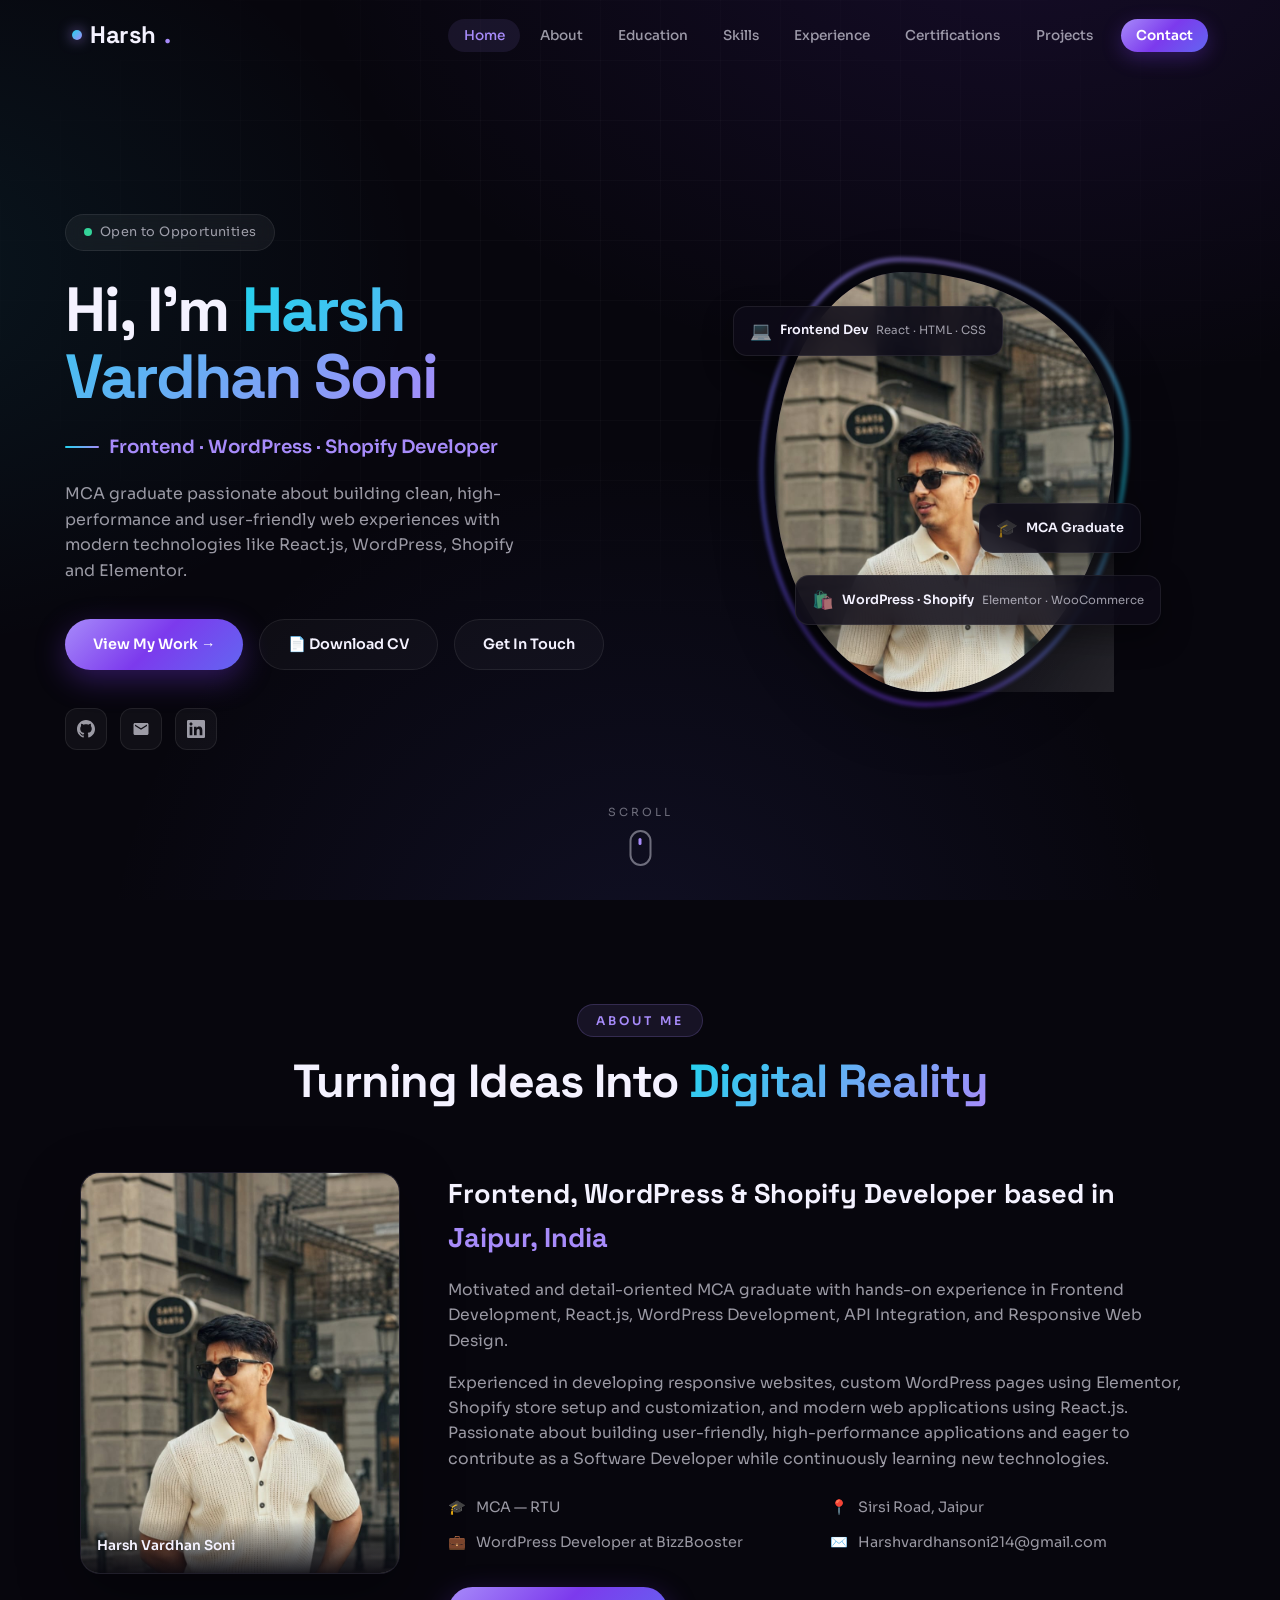
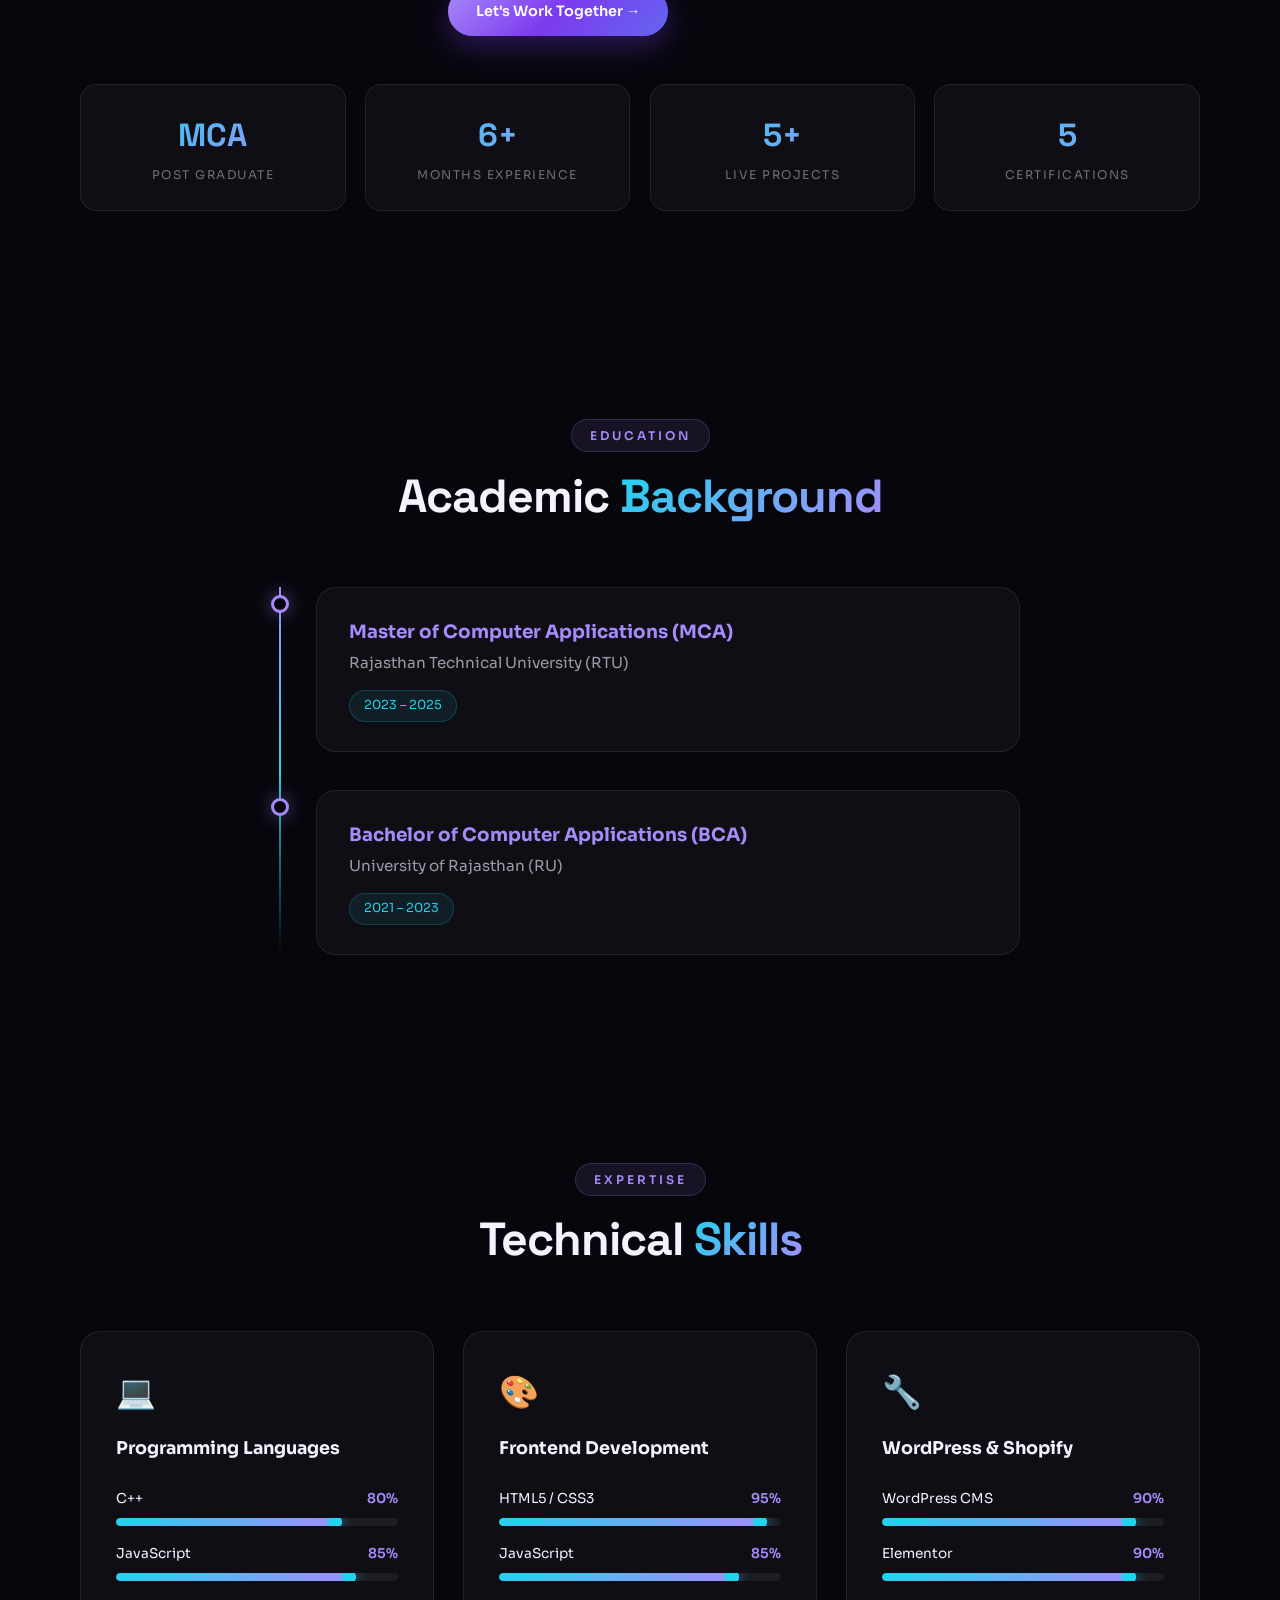
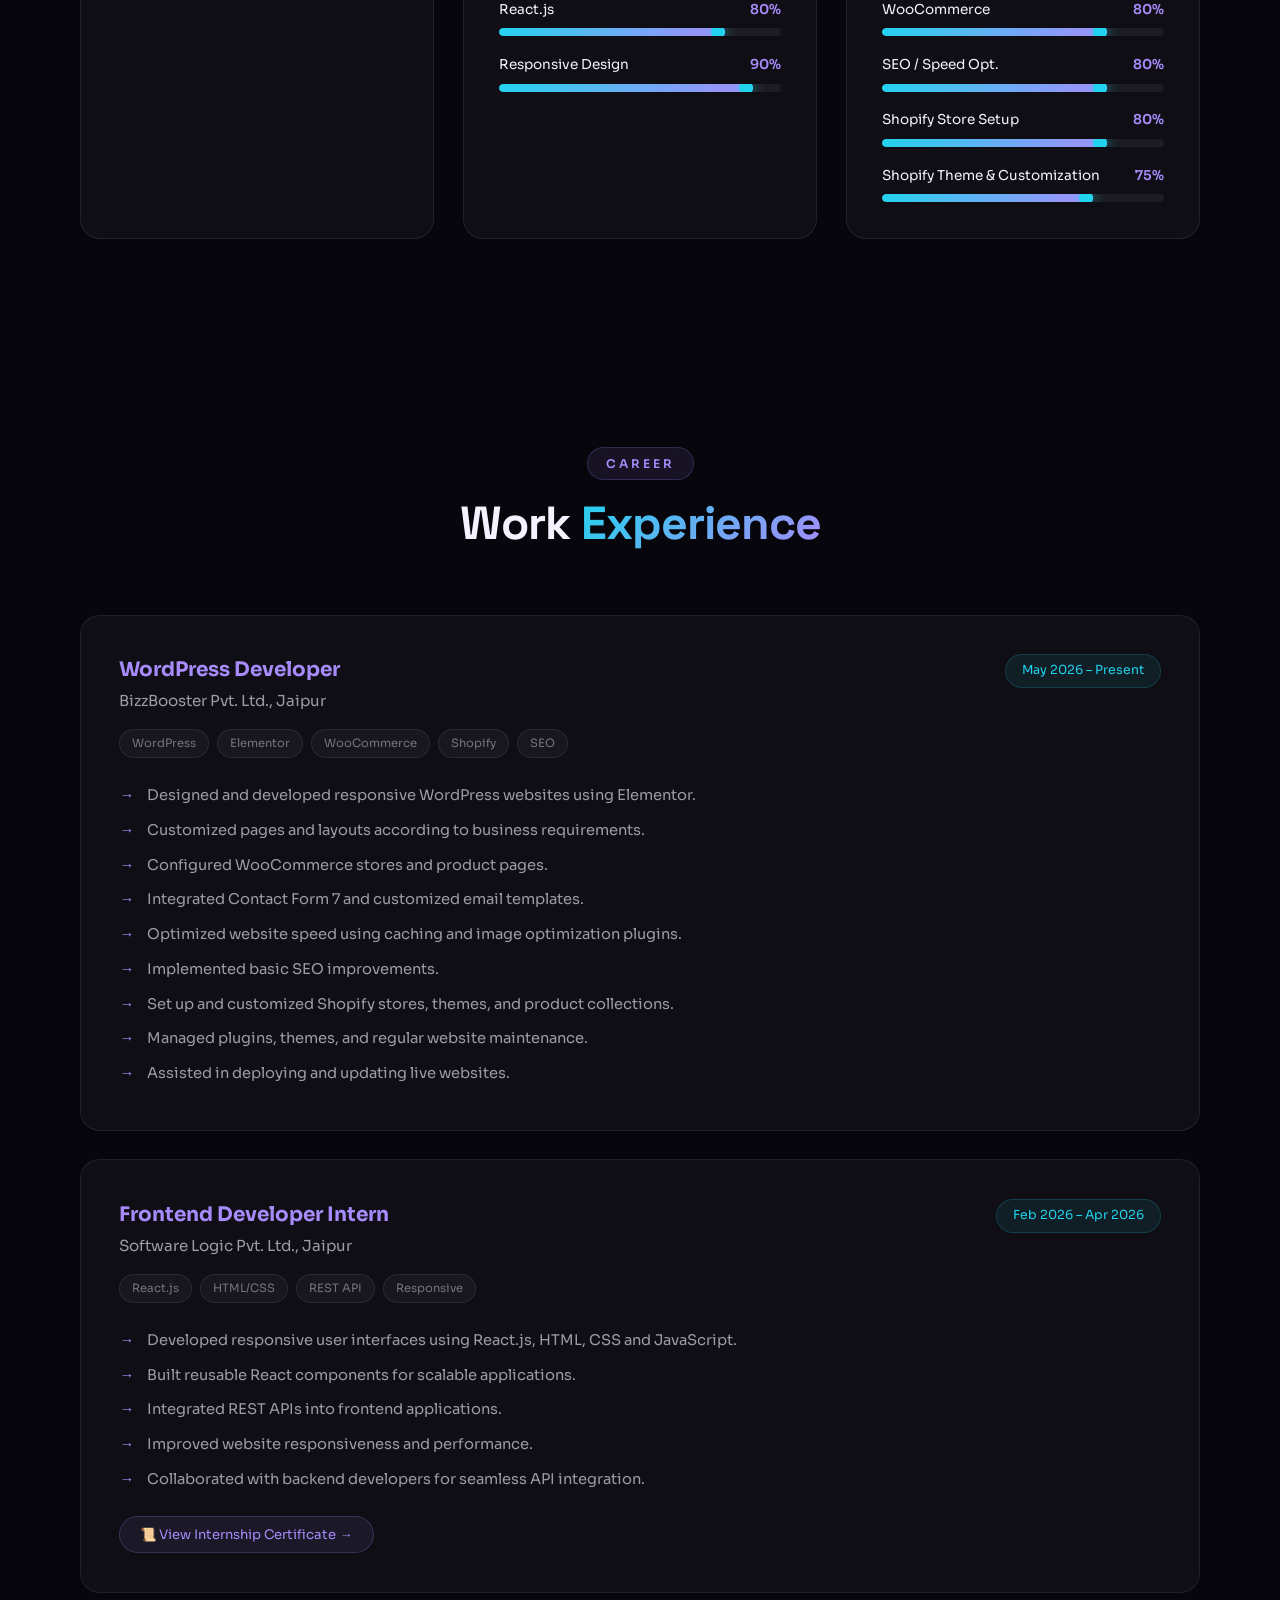
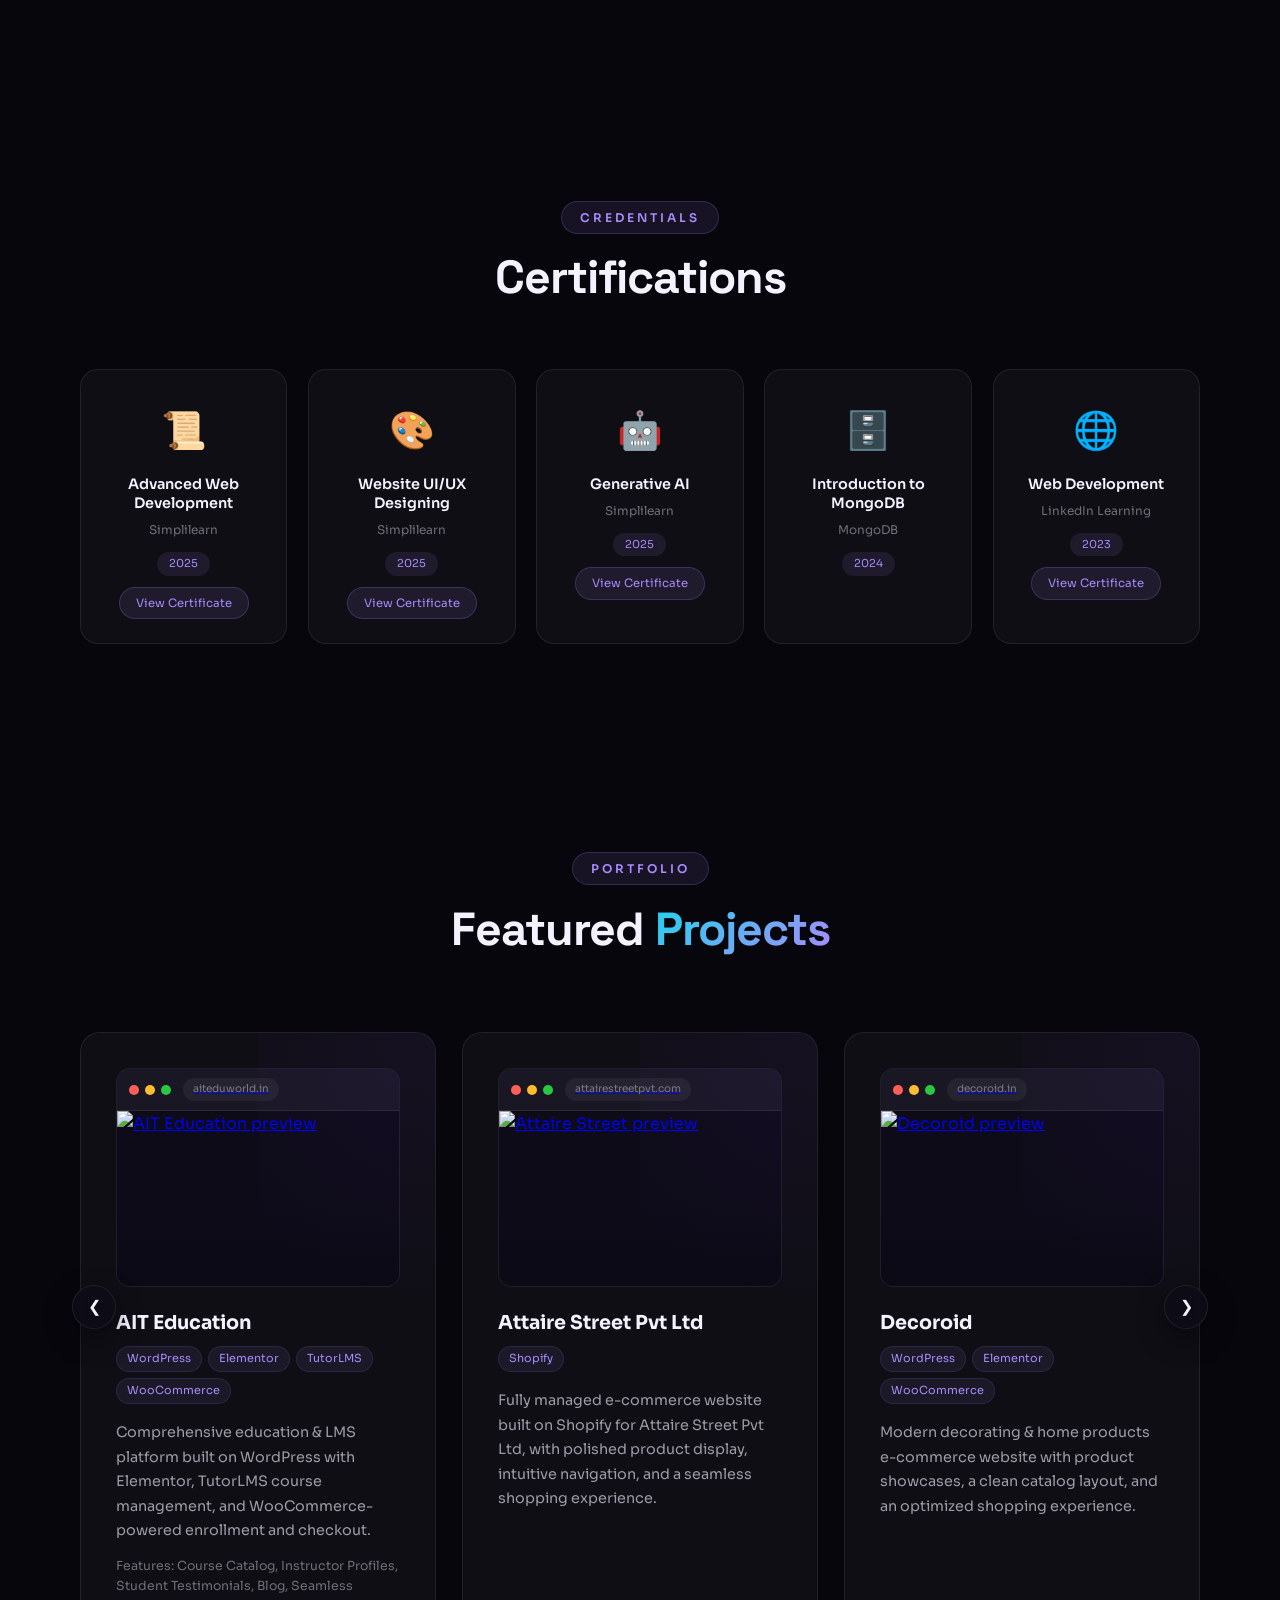
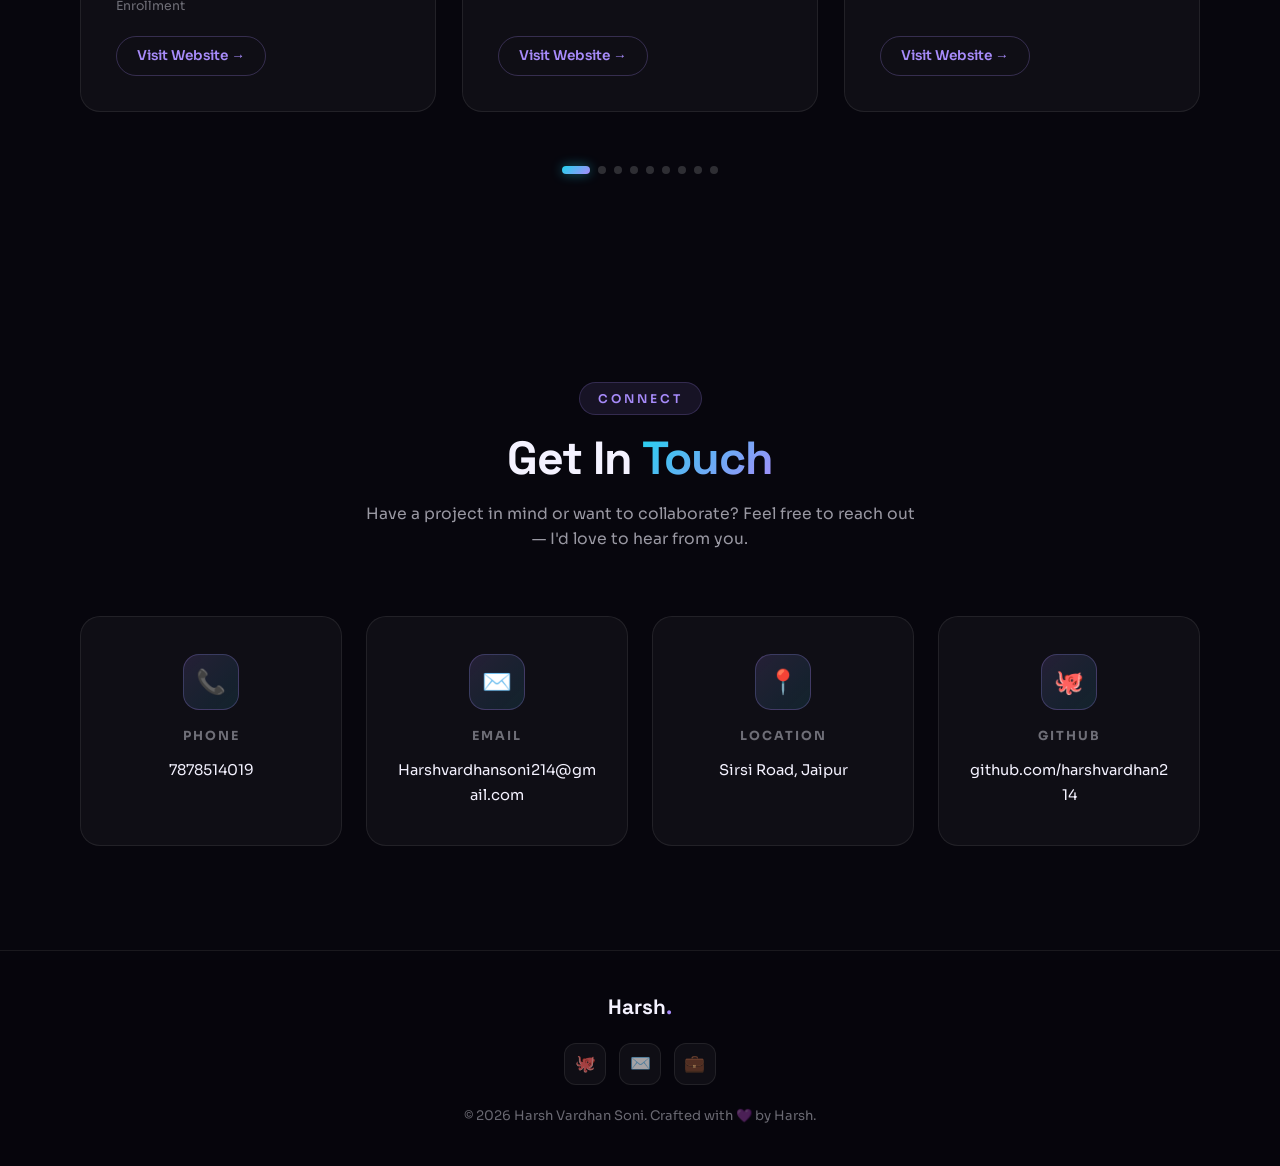
==== commit 4a07cea5: "Add files via upload" ====
--- a/index.html
+++ b/index.html
@@ -3,11 +3,30 @@
 <head>
     <meta charset="UTF-8">
     <meta name="viewport" content="width=device-width, initial-scale=1.0">
-    <title>Harsh Vardhan Soni - Portfolio</title>
+    <title>Harsh Vardhan Soni — Frontend & WordPress Developer</title>
     <link rel="icon" type="image/x-icon" href="favicon.ico">
-    <link rel="shortcut icon" type="image/x-icon" href="favicon.ico">
+    <meta name="description" content="Portfolio of Harsh Vardhan Soni — MCA graduate, Frontend & WordPress Developer specializing in React.js, Elementor and responsive web design.">
     <style>
-        @import url('https://fonts.googleapis.com/css2?family=Inter:wght@300;400;500;600;700;800;900&display=swap');
+        @import url('https://fonts.googleapis.com/css2?family=Sora:wght@300;400;500;600;700;800&family=Space+Grotesk:wght@400;500;600;700&display=swap');
+
+        :root {
+            --bg: #07060d;
+            --bg-2: #0d0b18;
+            --card: rgba(255, 255, 255, 0.035);
+            --card-hover: rgba(255, 255, 255, 0.06);
+            --border: rgba(255, 255, 255, 0.08);
+            --border-hover: rgba(167, 139, 250, 0.25);
+            --text: #f4f2ff;
+            --text-dim: rgba(244, 242, 255, 0.62);
+            --text-faint: rgba(244, 242, 255, 0.42);
+            --primary: #a78bfa;
+            --primary-2: #7c3aed;
+            --accent: #22d3ee;
+            --gradient: linear-gradient(135deg, #a78bfa 0%, #7c3aed 50%, #6366f1 100%);
+            --gradient-2: linear-gradient(135deg, #22d3ee 0%, #a78bfa 100%);
+            --radius: 20px;
+            --shadow: 0 20px 60px rgba(0, 0, 0, 0.35);
+        }
 
         * {
             margin: 0;
@@ -20,529 +39,877 @@
         }
 
         body {
-            font-family: 'Inter', sans-serif;
-            color: #fff;
-            background: #050505;
+            font-family: 'Sora', sans-serif;
+            background: var(--bg);
+            color: var(--text);
             overflow-x: hidden;
-        }
-
-        /* ===== FIXED VIDEO ===== */
-        .video-container {
+            line-height: 1.6;
+        }
+
+        /* Ambient background blobs */
+        .bg-ambient {
+            position: fixed;
+            inset: 0;
+            z-index: -2;
+            overflow: hidden;
+            background: radial-gradient(1200px 800px at 80% -10%, rgba(124, 58, 237, 0.12), transparent 60%),
+                        radial-gradient(1000px 700px at -10% 30%, rgba(34, 211, 238, 0.08), transparent 55%),
+                        radial-gradient(900px 900px at 50% 110%, rgba(99, 102, 241, 0.1), transparent 60%),
+                        var(--bg);
+        }
+
+        .bg-grid {
+            position: fixed;
+            inset: 0;
+            z-index: -1;
+            background-image: linear-gradient(rgba(255,255,255,0.025) 1px, transparent 1px),
+                              linear-gradient(90deg, rgba(255,255,255,0.025) 1px, transparent 1px);
+            background-size: 60px 60px;
+            mask-image: radial-gradient(ellipse 80% 60% at 50% 30%, black 30%, transparent 75%);
+            -webkit-mask-image: radial-gradient(ellipse 80% 60% at 50% 30%, black 30%, transparent 75%);
+        }
+
+        ::selection {
+            background: rgba(167, 139, 250, 0.35);
+        }
+
+        /* Scrollbar */
+        ::-webkit-scrollbar {
+            width: 10px;
+        }
+        ::-webkit-scrollbar-track {
+            background: var(--bg);
+        }
+        ::-webkit-scrollbar-thumb {
+            background: linear-gradient(180deg, var(--primary), var(--primary-2));
+            border-radius: 10px;
+        }
+
+        /* Progress bar */
+        .scroll-progress {
+            position: fixed;
+            top: 0;
+            left: 0;
+            height: 3px;
+            width: 0%;
+            background: var(--gradient-2);
+            z-index: 1000;
+            border-radius: 0 3px 3px 0;
+            box-shadow: 0 0 12px rgba(167, 139, 250, 0.6);
+        }
+
+        /* ===== NAVBAR ===== */
+        .navbar {
             position: fixed;
             top: 0;
             left: 0;
             width: 100%;
-            height: 100vh;
-            z-index: 0;
-            overflow: hidden;
-        }
-
-        .video-container video {
-            width: 100%;
-            height: 100%;
-            object-fit: cover;
-        }
-
-        .video-overlay {
-            position: absolute;
-            top: 0;
-            left: 0;
-            width: 100%;
-            height: 100%;
-            background: rgba(5, 5, 5, 0.492);
-             z-index: 1;
-        }
+            z-index: 999;
+            padding: 1rem 0;
+            transition: all 0.4s cubic-bezier(0.16, 1, 0.3, 1);
+        }
+
+        .navbar.scrolled {
+            padding: 0.55rem 0;
+            background: rgba(7, 6, 13, 0.82);
+            backdrop-filter: blur(20px);
+            -webkit-backdrop-filter: blur(20px);
+            border-bottom: 1px solid var(--border);
+            box-shadow: 0 6px 30px rgba(0, 0, 0, 0.35);
+        }
+
+        .nav-container {
+            max-width: 1200px;
+            margin: 0 auto;
+            padding: 0 2rem;
+            display: flex;
+            align-items: center;
+            justify-content: space-between;
+        }
+
+        .nav-logo {
+            font-family: 'Space Grotesk', sans-serif;
+            font-size: 1.5rem;
+            font-weight: 700;
+            text-decoration: none;
+            color: var(--text);
+            letter-spacing: -0.5px;
+            display: flex;
+            align-items: center;
+            gap: 8px;
+        }
+
+        .nav-logo .logo-dot {
+            width: 10px;
+            height: 10px;
+            border-radius: 50%;
+            background: var(--gradient-2);
+            box-shadow: 0 0 14px rgba(167, 139, 250, 0.8);
+        }
+
+        .nav-menu {
+            display: flex;
+            align-items: center;
+            gap: 0.3rem;
+            list-style: none;
+        }
+
+        .nav-link {
+            text-decoration: none;
+            color: var(--text-dim);
+            font-size: 0.85rem;
+            font-weight: 500;
+            padding: 0.5rem 0.95rem;
+            border-radius: 50px;
+            transition: all 0.3s ease;
+            position: relative;
+        }
+
+        .nav-link:hover {
+            color: var(--text);
+            background: rgba(255, 255, 255, 0.05);
+        }
+
+        .nav-link.active {
+            color: var(--primary);
+            background: rgba(167, 139, 250, 0.1);
+        }
+
+        .nav-cta-btn {
+            background: var(--gradient);
+            color: #fff !important;
+            font-weight: 600;
+            box-shadow: 0 6px 20px rgba(124, 58, 237, 0.3);
+            margin-left: 0.5rem;
+        }
+
+        .nav-cta-btn:hover {
+            transform: translateY(-2px);
+            box-shadow: 0 10px 28px rgba(124, 58, 237, 0.45);
+            color: #fff !important;
+            background: var(--gradient);
+        }
+
+        .nav-toggle {
+            display: none;
+            flex-direction: column;
+            gap: 5px;
+            cursor: pointer;
+            background: none;
+            border: none;
+            padding: 6px;
+            z-index: 1000;
+        }
+
+        .nav-toggle span {
+            display: block;
+            width: 26px;
+            height: 2px;
+            background: var(--text);
+            border-radius: 2px;
+            transition: all 0.3s cubic-bezier(0.16, 1, 0.3, 1);
+        }
+
+        .nav-toggle.active span:nth-child(1) { transform: rotate(45deg) translate(5px, 5px); }
+        .nav-toggle.active span:nth-child(2) { opacity: 0; transform: scaleX(0); }
+        .nav-toggle.active span:nth-child(3) { transform: rotate(-45deg) translate(5px, -5px); }
 
         /* ===== HERO ===== */
         .hero {
+            min-height: 100vh;
+            display: flex;
+            align-items: center;
+            justify-content: center;
+            padding: 8rem 2rem 4rem;
+            position: relative;
+        }
+
+        .hero-inner {
+            max-width: 1150px;
+            width: 100%;
+            display: grid;
+            grid-template-columns: 1fr 1fr;
+            gap: 4rem;
+            align-items: center;
+        }
+
+        .hero-left {
             position: relative;
             z-index: 2;
-            height: 100vh;
-            display: flex;
-            flex-direction: column;
-            justify-content: center;
-            align-items: center;
-            text-align: center;
-            padding: 2rem;
         }
 
         .hero-badge {
             display: inline-flex;
             align-items: center;
             gap: 8px;
-            background: rgba(255,255,255,0.08);
+            background: rgba(255, 255, 255, 0.05);
+            border: 1px solid var(--border);
             backdrop-filter: blur(10px);
-            border: 1px solid rgba(255,255,255,0.12);
-            padding: 8px 20px;
+            padding: 7px 18px;
             border-radius: 50px;
-            font-size: 0.85rem;
-            letter-spacing: 1px;
-            text-transform: uppercase;
-            margin-bottom: 2rem;
-            animation: fadeInDown 0.8s ease;
-        }
-
-        .hero-badge .dot {
+            font-size: 0.8rem;
+            color: var(--text-dim);
+            letter-spacing: 0.4px;
+            margin-bottom: 1.6rem;
+            animation: fadeDown 0.8s ease both;
+        }
+
+        .hero-badge .pulse-dot {
             width: 8px;
             height: 8px;
-            background: #64B5F6;
+            background: #34d399;
             border-radius: 50%;
-            animation: pulse-dot 2s infinite;
-        }
-
-        @keyframes pulse-dot {
-            0%, 100% { opacity: 1; transform: scale(1); }
-            50% { opacity: 0.5; transform: scale(0.8); }
+            box-shadow: 0 0 0 0 rgba(52, 211, 153, 0.6);
+            animation: pulse 2s infinite;
+        }
+
+        @keyframes pulse {
+            0% { box-shadow: 0 0 0 0 rgba(52, 211, 153, 0.6); }
+            70% { box-shadow: 0 0 0 10px rgba(52, 211, 153, 0); }
+            100% { box-shadow: 0 0 0 0 rgba(52, 211, 153, 0); }
         }
 
         .hero h1 {
-            font-size: 5.5rem;
-            font-weight: 900;
+            font-family: 'Space Grotesk', sans-serif;
+            font-size: 3.9rem;
+            font-weight: 700;
+            line-height: 1.08;
             letter-spacing: -2px;
-            margin-bottom: 0.8rem;
-            background: linear-gradient(135deg, #fff 0%, #64B5F6 40%, #2196F3 100%);
+            margin-bottom: 1.2rem;
+            animation: fadeUp 0.8s ease 0.15s both;
+        }
+
+        .hero h1 .name-highlight {
+            background: var(--gradient-2);
             -webkit-background-clip: text;
             -webkit-text-fill-color: transparent;
             background-clip: text;
-            animation: fadeInUp 0.8s ease 0.2s both;
-        }
-
-        .hero .tagline {
-            font-size: 1.4rem;
-            color: rgba(255,255,255,0.8);
-            letter-spacing: 1px;
-            margin-bottom: 1.5rem;
-            animation: fadeInUp 0.8s ease 0.4s both;
-        }
-
-        .hero .tagline span {
-            color: #64B5F6;
-        }
-
-        .hero .sub {
+        }
+
+        .hero-role {
+            display: inline-flex;
+            align-items: center;
+            gap: 10px;
+            font-size: 1.15rem;
+            font-weight: 600;
+            color: var(--primary);
+            margin-bottom: 1.2rem;
+            animation: fadeUp 0.8s ease 0.3s both;
+        }
+
+        .hero-role .role-line {
+            width: 34px;
+            height: 2px;
+            background: var(--gradient-2);
+            border-radius: 2px;
+        }
+
+        .hero-desc {
             font-size: 1rem;
-            color: rgba(255,255,255,0.5);
-            max-width: 500px;
-            line-height: 1.7;
-            animation: fadeInUp 0.8s ease 0.6s both;
+            color: var(--text-dim);
+            max-width: 460px;
+            margin-bottom: 2.2rem;
+            animation: fadeUp 0.8s ease 0.45s both;
         }
 
         .hero-cta {
             display: flex;
+            flex-wrap: wrap;
             gap: 1rem;
-            margin-top: 2.5rem;
-            animation: fadeInUp 0.8s ease 0.8s both;
-        }
-
-        .hero-cta a {
+            margin-bottom: 2.4rem;
+            animation: fadeUp 0.8s ease 0.6s both;
+        }
+
+        .btn {
             text-decoration: none;
-            padding: 14px 32px;
+            display: inline-flex;
+            align-items: center;
+            gap: 8px;
+            padding: 13px 28px;
             border-radius: 50px;
             font-size: 0.9rem;
             font-weight: 600;
             transition: all 0.3s ease;
             cursor: pointer;
-        }
-
-        .hero-cta .btn-primary {
-            background: linear-gradient(135deg, #64B5F6, #2196F3);
+            border: none;
+            font-family: inherit;
+        }
+
+        .btn-primary {
+            background: var(--gradient);
             color: #fff;
-            box-shadow: 0 8px 30px rgba(100, 181, 246, 0.25);
-        }
-
-        .hero-cta .btn-primary:hover {
+            box-shadow: 0 10px 30px rgba(124, 58, 237, 0.35);
+        }
+
+        .btn-primary:hover {
             transform: translateY(-3px);
-            box-shadow: 0 12px 40px rgba(100, 181, 246, 0.35);
-        }
-
-        .hero-cta .btn-outline {
-            border: 1px solid rgba(255,255,255,0.25);
+            box-shadow: 0 16px 44px rgba(124, 58, 237, 0.5);
+        }
+
+        .btn-outline {
+            border: 1px solid var(--border);
+            color: var(--text);
+            background: rgba(255, 255, 255, 0.03);
+        }
+
+        .btn-outline:hover {
+            background: rgba(255, 255, 255, 0.08);
+            border-color: var(--border-hover);
+            transform: translateY(-3px);
+        }
+
+        .hero-socials {
+            display: flex;
+            gap: 0.8rem;
+            animation: fadeUp 0.8s ease 0.75s both;
+        }
+
+        .social-link {
+            width: 42px;
+            height: 42px;
+            display: flex;
+            align-items: center;
+            justify-content: center;
+            border-radius: 12px;
+            background: rgba(255, 255, 255, 0.04);
+            border: 1px solid var(--border);
+            color: var(--text-dim);
+            text-decoration: none;
+            font-size: 1.05rem;
+            transition: all 0.3s ease;
+        }
+
+        .social-link:hover {
+            background: var(--gradient);
             color: #fff;
-        }
-
-        .hero-cta .btn-outline:hover {
-            background: rgba(255,255,255,0.1);
-            border-color: rgba(255,255,255,0.4);
-        }
-
+            border-color: transparent;
+            transform: translateY(-4px);
+            box-shadow: 0 10px 24px rgba(124, 58, 237, 0.4);
+        }
+
+        /* Hero photo */
+        .hero-right {
+            display: flex;
+            justify-content: center;
+            position: relative;
+            animation: fadeScale 1s ease 0.2s both;
+        }
+
+        .photo-wrap {
+            position: relative;
+            width: 340px;
+            height: 420px;
+        }
+
+        .photo-ring {
+            position: absolute;
+            inset: -14px;
+            border-radius: 38% 62% 55% 45% / 48% 40% 60% 52%;
+            background: conic-gradient(from 0deg, #a78bfa, #22d3ee, #7c3aed, #6366f1, #a78bfa);
+            filter: blur(2px);
+            opacity: 0.85;
+            animation: morph 9s ease-in-out infinite, spinGlow 12s linear infinite;
+        }
+
+        .photo-ring::before {
+            content: '';
+            position: absolute;
+            inset: 3px;
+            background: var(--bg);
+            border-radius: inherit;
+        }
+
+        @keyframes spinGlow {
+            0% { filter: blur(2px) hue-rotate(0deg); }
+            50% { filter: blur(3px) hue-rotate(60deg); }
+            100% { filter: blur(2px) hue-rotate(0deg); }
+        }
+
+        .photo-frame {
+            position: absolute;
+            inset: 0;
+            border-radius: 38% 62% 55% 45% / 48% 40% 60% 52%;
+            overflow: hidden;
+            background: var(--bg-2);
+            animation: morph 9s ease-in-out infinite;
+            box-shadow: var(--shadow), inset 0 0 40px rgba(124, 58, 237, 0.15);
+        }
+
+        @keyframes morph {
+            0%, 100% { border-radius: 38% 62% 55% 45% / 48% 40% 60% 52%; }
+            34% { border-radius: 55% 45% 62% 38% / 45% 58% 42% 55%; }
+            67% { border-radius: 45% 55% 40% 60% / 60% 42% 58% 40%; }
+        }
+
+        .photo-frame img {
+            width: 100%;
+            height: 100%;
+            object-fit: cover;
+            object-position: top center;
+            filter: saturate(1.05);
+            transition: transform 0.5s ease;
+        }
+
+        .photo-wrap:hover .photo-frame img {
+            transform: scale(1.04);
+        }
+
+        .photo-shine {
+            position: absolute;
+            inset: 0;
+            border-radius: inherit;
+            background: linear-gradient(120deg, transparent 30%, rgba(255, 255, 255, 0.12) 50%, transparent 70%);
+            background-size: 200% 200%;
+            animation: shine 5s ease infinite;
+            pointer-events: none;
+        }
+
+        @keyframes shine {
+            0% { background-position: 200% 0; }
+            100% { background-position: -200% 0; }
+        }
+
+        /* Floating badges */
+        .float-chip {
+            position: absolute;
+            display: flex;
+            align-items: center;
+            gap: 8px;
+            background: rgba(13, 11, 24, 0.85);
+            backdrop-filter: blur(12px);
+            border: 1px solid var(--border);
+            border-radius: 14px;
+            padding: 10px 16px;
+            font-size: 0.8rem;
+            font-weight: 600;
+            box-shadow: 0 12px 30px rgba(0, 0, 0, 0.4);
+            z-index: 3;
+            animation: floatY 5s ease-in-out infinite;
+        }
+
+        .float-chip .chip-emoji {
+            font-size: 1.1rem;
+        }
+
+        .float-chip span {
+            color: var(--text-dim);
+            font-weight: 400;
+            font-size: 0.72rem;
+        }
+
+        .chip-1 { top: 8%; left: -12%; animation-delay: 0s; }
+        .chip-2 { bottom: 16%; right: -14%; animation-delay: 1.2s; }
+        .chip-3 { top: 55%; right: -8%; animation-delay: 2.2s; }
+
+        @keyframes floatY {
+            0%, 100% { transform: translateY(0); }
+            50% { transform: translateY(-12px); }
+        }
+
+        /* Scroll indicator */
         .scroll-indicator {
             position: absolute;
-            bottom: 40px;
+            bottom: 34px;
             left: 50%;
             transform: translateX(-50%);
             display: flex;
             flex-direction: column;
             align-items: center;
-            gap: 10px;
-            animation: fadeIn 1s ease 1.4s both;
-        }
-
-        .scroll-indicator span {
+            gap: 8px;
+            color: var(--text-faint);
+            font-size: 0.7rem;
+            text-transform: uppercase;
+            letter-spacing: 3px;
+        }
+
+        .mouse {
+            width: 22px;
+            height: 36px;
+            border: 2px solid var(--text-faint);
+            border-radius: 14px;
+            display: flex;
+            justify-content: center;
+            padding-top: 6px;
+        }
+
+        .mouse-wheel {
+            width: 3px;
+            height: 7px;
+            background: var(--primary);
+            border-radius: 3px;
+            animation: wheel 1.8s infinite;
+        }
+
+        @keyframes wheel {
+            0% { opacity: 1; transform: translateY(0); }
+            100% { opacity: 0; transform: translateY(10px); }
+        }
+
+        /* ===== SECTIONS ===== */
+        .section {
+            padding: 6.5rem 2rem;
+            position: relative;
+        }
+
+        .container {
+            max-width: 1120px;
+            margin: 0 auto;
+        }
+
+        .section-header {
+            text-align: center;
+            margin-bottom: 4rem;
+        }
+
+        .section-label {
+            display: inline-block;
             font-size: 0.75rem;
             text-transform: uppercase;
             letter-spacing: 3px;
-            opacity: 0.5;
-        }
-
-        .scroll-line {
-            width: 1px;
-            height: 40px;
-            background: linear-gradient(to bottom, rgba(255,255,255,0.5), transparent);
-            animation: scrollLine 2s infinite;
-        }
-
-        @keyframes scrollLine {
-            0% { transform: scaleY(0); transform-origin: top; }
-            50% { transform: scaleY(1); transform-origin: top; }
-            50.01% { transform: scaleY(1); transform-origin: bottom; }
-            100% { transform: scaleY(0); transform-origin: bottom; }
-        }
-
-        @keyframes fadeInUp {
-            from { opacity: 0; transform: translateY(30px); }
-            to { opacity: 1; transform: translateY(0); }
-        }
-
-        @keyframes fadeInDown {
-            from { opacity: 0; transform: translateY(-20px); }
-            to { opacity: 1; transform: translateY(0); }
-        }
-
-        @keyframes fadeIn {
-            from { opacity: 0; }
-            to { opacity: 1; }
-        }
-
-        /* ===== CONTENT SECTIONS ===== */
-        .section {
-            position: relative;
-            z-index: 3;
-            min-height: 100vh;
-            display: flex;
-            align-items: center;
-            justify-content: center;
-            padding: 6rem 2rem;
-            background: linear-gradient(180deg, 
-                hsla(0, 0%, 2%, 0.59) 0%, 
-                rgba(5, 5, 5, 0.622) 50%, 
-                rgba(5, 5, 5, 0.599) 100%);
-            border-top: 1px solid rgba(255,255,255,0.04);
-        }
-
-        .section:first-of-type {
-            margin-top: 100vh;
-        }
-
-        .section:nth-child(even) {
-            background: linear-gradient(180deg,
-                rgba(8, 8, 8, 0.563) 0%,
-                rgba(5, 5, 5, 0.534) 50%,
-                rgba(8, 8, 8, 0.56) 100%);
-        }
-
-        .container {
-            max-width: 1100px;
-            width: 100%;
-        }
-
-        .section-header {
-            text-align: center;
-            margin-bottom: 4rem;
-        }
-
-        .section-label {
-            display: inline-block;
-            font-size: 0.8rem;
-            text-transform: uppercase;
-            letter-spacing: 3px;
-            color: #64B5F6;
+            color: var(--primary);
             font-weight: 600;
-            margin-bottom: 1rem;
+            background: rgba(167, 139, 250, 0.1);
+            border: 1px solid rgba(167, 139, 250, 0.2);
+            padding: 6px 18px;
+            border-radius: 50px;
+            margin-bottom: 1.1rem;
         }
 
         .section-title {
-            font-size: 3.2rem;
-            font-weight: 800;
+            font-family: 'Space Grotesk', sans-serif;
+            font-size: 2.9rem;
+            font-weight: 700;
             letter-spacing: -1px;
-            line-height: 1.2;
-        }
-
-        .section-title .highlight {
-            background: linear-gradient(135deg, #64B5F6, #2196F3);
+            line-height: 1.15;
+        }
+
+        .section-title .grad {
+            background: var(--gradient-2);
             -webkit-background-clip: text;
             -webkit-text-fill-color: transparent;
             background-clip: text;
         }
 
-        .section-title::after {
-            content: '';
+        .section-sub {
+            color: var(--text-dim);
+            max-width: 560px;
+            margin: 1rem auto 0;
+            font-size: 0.98rem;
+        }
+
+        /* ===== ABOUT ===== */
+        .about-grid {
+            display: grid;
+            grid-template-columns: 320px 1fr;
+            gap: 3rem;
+            align-items: start;
+        }
+
+        .about-photo {
+            position: relative;
+            border-radius: var(--radius);
+            overflow: hidden;
+            border: 1px solid var(--border);
+            background: var(--bg-2);
+            box-shadow: var(--shadow);
+        }
+
+        .about-photo img {
+            width: 100%;
+            height: 400px;
+            object-fit: cover;
+            object-position: top center;
             display: block;
-            width: 80px;
-            height: 4px;
-            background: linear-gradient(90deg, #64B5F6, #2196F3);
-            margin: 1.5rem auto 0;
-            border-radius: 2px;
-        }
-
-        /* ===== SUMMARY ===== */
-        .summary-card {
-            background: linear-gradient(135deg, rgba(255,255,255,0.04), rgba(255,255,255,0.01));
-            border: 1px solid rgba(255,255,255,0.06);
-            border-radius: 20px;
-            padding: 3rem;
-            max-width: 900px;
-            margin: 0 auto;
+        }
+
+        .about-photo .photo-caption {
+            position: absolute;
+            bottom: 0;
+            left: 0;
+            right: 0;
+            padding: 1rem;
+            background: linear-gradient(to top, rgba(7, 6, 13, 0.9), transparent);
+            font-size: 0.85rem;
+            color: var(--text);
+            font-weight: 600;
+        }
+
+        .about-content h3 {
+            font-family: 'Space Grotesk', sans-serif;
+            font-size: 1.7rem;
+            margin-bottom: 1.2rem;
+        }
+
+        .about-content h3 span {
+            color: var(--primary);
+        }
+
+        .about-content p {
+            color: var(--text-dim);
+            margin-bottom: 1.1rem;
+            font-size: 0.98rem;
+        }
+
+        .about-info-list {
+            list-style: none;
+            margin: 1.5rem 0 2rem;
+            display: grid;
+            grid-template-columns: 1fr 1fr;
+            gap: 0.8rem;
+        }
+
+        .about-info-list li {
+            display: flex;
+            align-items: center;
+            gap: 10px;
+            font-size: 0.9rem;
+            color: var(--text-dim);
+        }
+
+        .about-info-list li .li-icon {
+            color: var(--primary);
+        }
+
+        .stats-grid {
+            display: grid;
+            grid-template-columns: repeat(4, 1fr);
+            gap: 1.2rem;
+            margin-top: 3rem;
+        }
+
+        .stat-card {
+            background: var(--card);
+            border: 1px solid var(--border);
+            border-radius: 16px;
+            padding: 1.6rem 1.2rem;
+            text-align: center;
+            transition: all 0.35s ease;
             position: relative;
             overflow: hidden;
         }
 
-        .summary-card::before {
-            content: '"';
+        .stat-card::before {
+            content: '';
             position: absolute;
-            top: -20px;
-            left: 20px;
-            font-size: 12rem;
-            color: rgba(100, 181, 246, 0.06);
-            font-family: Georgia, serif;
-            line-height: 1;
-        }
-
-        .summary-card p {
-            font-size: 1.1rem;
-            line-height: 2;
-            color: rgba(255,255,255,0.85);
-            position: relative;
-            z-index: 1;
-        }
-
-        .summary-stats {
-            display: grid;
-            grid-template-columns: repeat(4, 1fr);
-            gap: 1.5rem;
-            margin-top: 3rem;
-            max-width: 900px;
-            margin-left: auto;
-            margin-right: auto;
-        }
-
-        .stat-item {
-            text-align: center;
-            padding: 1.5rem;
-            background: rgba(255,255,255,0.03);
-            border-radius: 16px;
-            border: 1px solid rgba(255,255,255,0.05);
-            transition: all 0.3s ease;
-        }
-
-        .stat-item:hover {
-            background: rgba(100, 181, 246,0.05);
-            border-color: rgba(100, 181, 246,0.15);
-            transform: translateY(-4px);
-        }
-
-        .stat-item .stat-num {
+            top: 0;
+            left: 0;
+            right: 0;
+            height: 2px;
+            background: var(--gradient-2);
+            transform: scaleX(0);
+            transform-origin: left;
+            transition: transform 0.4s ease;
+        }
+
+        .stat-card:hover::before { transform: scaleX(1); }
+        .stat-card:hover { transform: translateY(-6px); background: var(--card-hover); border-color: var(--border-hover); }
+
+        .stat-card .stat-num {
+            font-family: 'Space Grotesk', sans-serif;
             font-size: 2rem;
-            font-weight: 800;
-            background: linear-gradient(135deg, #64B5F6, #2196F3);
+            font-weight: 700;
+            background: var(--gradient-2);
             -webkit-background-clip: text;
             -webkit-text-fill-color: transparent;
             background-clip: text;
         }
 
-        .stat-item .stat-label {
-            font-size: 0.8rem;
-            opacity: 0.5;
+        .stat-card .stat-label {
+            font-size: 0.75rem;
+            text-transform: uppercase;
+            letter-spacing: 1.5px;
+            color: var(--text-faint);
             margin-top: 4px;
-            text-transform: uppercase;
-            letter-spacing: 1px;
         }
 
         /* ===== EDUCATION ===== */
         .edu-timeline {
             position: relative;
-            max-width: 800px;
+            max-width: 760px;
             margin: 0 auto;
         }
 
         .edu-timeline::before {
             content: '';
             position: absolute;
-            left: 24px;
+            left: 19px;
             top: 0;
             bottom: 0;
             width: 2px;
-            background: linear-gradient(to bottom, #64B5F6, #2196F3, transparent);
-        }
-
-        .edu-card {
+            background: linear-gradient(to bottom, var(--primary), var(--accent), transparent);
+        }
+
+        .edu-item {
             position: relative;
-            padding: 0 0 2.5rem 4rem;
-        }
-
-        .edu-card:last-child {
-            padding-bottom: 0;
-        }
-
-        .edu-card .dot {
+            padding: 0 0 2.4rem 3.5rem;
+        }
+
+        .edu-item:last-child { padding-bottom: 0; }
+
+        .edu-item .edu-dot {
             position: absolute;
-            left: 16px;
+            left: 11px;
             top: 8px;
             width: 18px;
             height: 18px;
-            background: linear-gradient(135deg, #64B5F6, #2196F3);
             border-radius: 50%;
-            border: 3px solid #050505;
-            box-shadow: 0 0 20px rgba(100, 181, 246,0.3);
-        }
-
-        .edu-card .edu-body {
-            background: rgba(255,255,255,0.03);
-            border: 1px solid rgba(255,255,255,0.06);
-            border-radius: 16px;
-            padding: 2rem;
-            transition: all 0.3s ease;
-        }
-
-        .edu-card .edu-body:hover {
-            background: rgba(255,255,255,0.05);
+            background: var(--bg);
+            border: 3px solid var(--primary);
+            box-shadow: 0 0 18px rgba(167, 139, 250, 0.5);
+        }
+
+        .edu-item .edu-card {
+            background: var(--card);
+            border: 1px solid var(--border);
+            border-radius: var(--radius);
+            padding: 1.8rem 2rem;
+            transition: all 0.35s ease;
+        }
+
+        .edu-item .edu-card:hover {
+            background: var(--card-hover);
+            border-color: var(--border-hover);
             transform: translateX(8px);
-            border-color: rgba(100, 181, 246,0.15);
-        }
-
-        .edu-card .edu-body h3 {
-            font-size: 1.2rem;
-            color: #64B5F6;
+        }
+
+        .edu-card h3 {
+            font-size: 1.15rem;
+            font-weight: 700;
             margin-bottom: 0.3rem;
-        }
-
-        .edu-card .edu-body .institute {
-            font-size: 1rem;
-            opacity: 0.7;
-        }
-
-        .edu-card .edu-body .year {
+            color: var(--primary);
+        }
+
+        .edu-card .institute {
+            color: var(--text-dim);
+            font-size: 0.95rem;
+        }
+
+        .edu-card .year {
             display: inline-block;
-            margin-top: 0.8rem;
-            font-size: 0.8rem;
-            padding: 4px 14px;
-            background: rgba(100, 181, 246,0.1);
-            border-radius: 20px;
-            color: #64B5F6;
+            margin-top: 0.9rem;
+            font-size: 0.78rem;
+            padding: 5px 14px;
+            background: rgba(34, 211, 238, 0.08);
+            border: 1px solid rgba(34, 211, 238, 0.2);
+            border-radius: 50px;
+            color: var(--accent);
         }
 
         /* ===== SKILLS ===== */
-        .skills-showcase {
+        .skills-grid {
             display: grid;
             grid-template-columns: repeat(auto-fit, minmax(320px, 1fr));
-            gap: 2rem;
-        }
-
-        .skill-group {
-            background: rgba(255,255,255,0.03);
-            border: 1px solid rgba(255,255,255,0.06);
-            border-radius: 20px;
-            padding: 2.5rem;
-            transition: all 0.3s ease;
-        }
-
-        .skill-group:hover {
-            background: rgba(255,255,255,0.05);
-            transform: translateY(-5px);
-            border-color: rgba(100, 181, 246,0.12);
-            box-shadow: 0 20px 60px rgba(0,0,0,0.3);
-        }
-
-        .skill-group .group-icon {
-            font-size: 2.2rem;
-            margin-bottom: 1.2rem;
-        }
-
-        .skill-group h3 {
-            font-size: 1.2rem;
+            gap: 1.8rem;
+        }
+
+        .skill-card {
+            background: var(--card);
+            border: 1px solid var(--border);
+            border-radius: var(--radius);
+            padding: 2.2rem;
+            transition: all 0.35s ease;
+        }
+
+        .skill-card:hover {
+            background: var(--card-hover);
+            border-color: var(--border-hover);
+            transform: translateY(-6px);
+            box-shadow: var(--shadow);
+        }
+
+        .skill-card .skill-icon {
+            font-size: 2rem;
+            margin-bottom: 1rem;
+            display: inline-block;
+        }
+
+        .skill-card h3 {
+            font-size: 1.1rem;
             font-weight: 700;
-            margin-bottom: 1.5rem;
-            letter-spacing: 0.5px;
+            margin-bottom: 1.6rem;
         }
 
         .skill-row {
+            margin-bottom: 1.1rem;
+        }
+
+        .skill-row:last-child { margin-bottom: 0; }
+
+        .skill-row .skill-meta {
             display: flex;
-            align-items: center;
-            gap: 1rem;
-            margin-bottom: 1rem;
-        }
-
-        .skill-row:last-child {
-            margin-bottom: 0;
-        }
-
-        .skill-row .name {
-            min-width: 120px;
-            font-size: 0.9rem;
-            font-weight: 500;
+            justify-content: space-between;
+            font-size: 0.85rem;
+            margin-bottom: 0.5rem;
+        }
+
+        .skill-row .skill-meta .skill-pct {
+            color: var(--primary);
+            font-weight: 600;
         }
 
         .skill-row .bar-track {
-            flex: 1;
             height: 8px;
-            background: rgba(255,255,255,0.06);
+            background: rgba(255, 255, 255, 0.06);
             border-radius: 10px;
             overflow: hidden;
-            position: relative;
         }
 
         .skill-row .bar-fill {
             height: 100%;
+            width: 0%;
             border-radius: 10px;
-            background: linear-gradient(90deg, #64B5F6, #2196F3);
-            width: 0%;
-            transition: width 1.5s ease;
+            background: var(--gradient-2);
             position: relative;
+            transition: width 1.4s cubic-bezier(0.16, 1, 0.3, 1);
         }
 
         .skill-row .bar-fill::after {
             content: '';
             position: absolute;
             right: 0;
-            top: -2px;
-            width: 12px;
-            height: 12px;
-            background: #64B5F6;
+            top: -3px;
+            width: 14px;
+            height: 14px;
             border-radius: 50%;
-            box-shadow: 0 0 20px rgba(100, 181, 246,0.5);
-        }
-
-        .skill-row .pct {
-            font-size: 0.8rem;
-            font-weight: 600;
-            color: #64B5F6;
-            min-width: 35px;
-            text-align: right;
+            background: var(--accent);
+            box-shadow: 0 0 14px rgba(34, 211, 238, 0.6);
         }
 
         /* ===== EXPERIENCE ===== */
         .exp-grid {
             display: grid;
-            gap: 2rem;
+            gap: 1.8rem;
         }
 
         .exp-card {
-            background: rgba(255,255,255,0.03);
-            border: 1px solid rgba(255,255,255,0.06);
-            border-radius: 20px;
-            padding: 2.5rem;
-            transition: all 0.3s ease;
+            background: var(--card);
+            border: 1px solid var(--border);
+            border-radius: var(--radius);
+            padding: 2.4rem;
             position: relative;
             overflow: hidden;
+            transition: all 0.35s ease;
+        }
+
+        .exp-card::after {
+            content: '';
+            position: absolute;
+            top: -60%;
+            right: -30%;
+            width: 60%;
+            height: 60%;
+            background: radial-gradient(circle, rgba(167, 139, 250, 0.08), transparent 70%);
+            pointer-events: none;
         }
 
         .exp-card:hover {
-            background: rgba(255,255,255,0.05);
-            transform: translateY(-4px);
-            border-color: rgba(100, 181, 246,0.12);
-            box-shadow: 0 20px 60px rgba(0,0,0,0.3);
-        }
-
-        .exp-card .exp-top {
+            background: var(--card-hover);
+            border-color: var(--border-hover);
+            transform: translateY(-5px);
+            box-shadow: var(--shadow);
+        }
+
+        .exp-top {
             display: flex;
             justify-content: space-between;
             align-items: flex-start;
@@ -551,42 +918,42 @@
             margin-bottom: 1rem;
         }
 
-        .exp-card .exp-top .role {
-            font-size: 1.3rem;
+        .exp-top .role {
+            font-size: 1.25rem;
             font-weight: 700;
-            color: #64B5F6;
-        }
-
-        .exp-card .exp-top .company {
-            font-size: 1rem;
-            opacity: 0.7;
-            margin-top: 4px;
-        }
-
-        .exp-card .exp-top .duration {
-            font-size: 0.8rem;
+            color: var(--primary);
+        }
+
+        .exp-top .company {
+            color: var(--text-dim);
+            font-size: 0.95rem;
+            margin-top: 3px;
+        }
+
+        .exp-top .duration {
+            font-size: 0.78rem;
             padding: 6px 16px;
-            background: rgba(100, 181, 246,0.08);
-            border: 1px solid rgba(100, 181, 246,0.15);
+            background: rgba(34, 211, 238, 0.08);
+            border: 1px solid rgba(34, 211, 238, 0.18);
             border-radius: 50px;
-            color: #64B5F6;
+            color: var(--accent);
             white-space: nowrap;
         }
 
-        .exp-card .exp-tags {
+        .exp-tags {
             display: flex;
             flex-wrap: wrap;
             gap: 0.5rem;
-            margin-bottom: 1.2rem;
-        }
-
-        .exp-card .exp-tags span {
-            font-size: 0.7rem;
+            margin-bottom: 1.3rem;
+        }
+
+        .exp-tags span {
+            font-size: 0.72rem;
             padding: 4px 12px;
-            background: rgba(255,255,255,0.05);
+            background: rgba(255, 255, 255, 0.04);
+            border: 1px solid var(--border);
             border-radius: 50px;
-            color: rgba(255,255,255,0.5);
-            border: 1px solid rgba(255,255,255,0.06);
+            color: var(--text-faint);
         }
 
         .exp-card ul {
@@ -594,38 +961,60 @@
         }
 
         .exp-card ul li {
-            padding: 0.4rem 0 0.4rem 1.8rem;
+            padding: 0.35rem 0 0.35rem 1.7rem;
             position: relative;
-            font-size: 0.95rem;
-            line-height: 1.7;
-            opacity: 0.8;
+            font-size: 0.92rem;
+            color: var(--text-dim);
         }
 
         .exp-card ul li::before {
             content: '→';
             position: absolute;
             left: 0;
-            color: #64B5F6;
+            color: var(--primary);
             font-weight: 700;
         }
 
+        .cert-link-btn {
+            display: inline-flex;
+            align-items: center;
+            gap: 8px;
+            margin-top: 1.2rem;
+            font-size: 0.82rem;
+            padding: 9px 20px;
+            background: rgba(167, 139, 250, 0.08);
+            border: 1px solid rgba(167, 139, 250, 0.22);
+            border-radius: 50px;
+            color: var(--primary);
+            cursor: pointer;
+            transition: all 0.3s ease;
+            font-family: inherit;
+        }
+
+        .cert-link-btn:hover {
+            background: rgba(167, 139, 250, 0.15);
+            border-color: rgba(167, 139, 250, 0.45);
+            gap: 12px;
+            transform: translateY(-2px);
+        }
+
         /* ===== CERTIFICATIONS ===== */
-        .cert-showcase {
+        .cert-grid {
             display: grid;
-            grid-template-columns: repeat(auto-fit, minmax(180px, 1fr));
-            gap: 1.2rem;
+            grid-template-columns: repeat(auto-fill, minmax(200px, 1fr));
+            gap: 1.3rem;
         }
 
         .cert-card {
-            background: rgba(255,255,255,0.03);
-            border: 1px solid rgba(255,255,255,0.06);
-            border-radius: 16px;
+            background: var(--card);
+            border: 1px solid var(--border);
+            border-radius: 18px;
             padding: 2rem 1.5rem 1.5rem;
             text-align: center;
-            transition: all 0.4s ease;
+            cursor: pointer;
+            transition: all 0.35s ease;
             position: relative;
             overflow: hidden;
-            cursor: pointer;
         }
 
         .cert-card::before {
@@ -635,68 +1024,439 @@
             left: 0;
             right: 0;
             height: 3px;
-            background: linear-gradient(90deg, #64B5F6, #2196F3);
+            background: var(--gradient-2);
             transform: scaleX(0);
             transform-origin: left;
             transition: transform 0.4s ease;
         }
 
-        .cert-card:hover::before {
-            transform: scaleX(1);
-        }
-
-        .cert-card:hover {
-            transform: translateY(-6px);
-            background: rgba(255,255,255,0.05);
-            box-shadow: 0 15px 40px rgba(0,0,0,0.3);
-        }
+        .cert-card:hover::before { transform: scaleX(1); }
+        .cert-card:hover { transform: translateY(-6px); background: var(--card-hover); border-color: var(--border-hover); box-shadow: var(--shadow); }
 
         .cert-card .cert-icon {
-            font-size: 2.5rem;
-            margin-bottom: 1rem;
+            font-size: 2.3rem;
+            margin-bottom: 0.9rem;
         }
 
         .cert-card h4 {
             font-size: 0.9rem;
             font-weight: 600;
+            line-height: 1.35;
             margin-bottom: 0.4rem;
-            line-height: 1.3;
         }
 
         .cert-card .cert-provider {
             font-size: 0.75rem;
-            opacity: 0.5;
+            color: var(--text-faint);
         }
 
         .cert-card .cert-badge {
             display: inline-block;
             margin-top: 0.8rem;
-            font-size: 0.65rem;
-            padding: 3px 10px;
-            background: rgba(100, 181, 246,0.1);
+            font-size: 0.68rem;
+            padding: 3px 12px;
+            background: rgba(167, 139, 250, 0.1);
             border-radius: 50px;
-            color: #64B5F6;
+            color: var(--primary);
         }
 
         .cert-card .view-cert-btn {
             display: inline-block;
-            margin-top: 0.8rem;
-            font-size: 0.7rem;
-            padding: 5px 14px;
-            background: rgba(100, 181, 246,0.12);
-            border: 1px solid rgba(100, 181, 246,0.2);
+            margin-top: 0.7rem;
+            font-size: 0.72rem;
+            padding: 6px 16px;
+            background: rgba(167, 139, 250, 0.1);
+            border: 1px solid rgba(167, 139, 250, 0.22);
             border-radius: 50px;
-            color: #64B5F6;
+            color: var(--primary);
+            transition: all 0.3s ease;
+        }
+
+        .cert-card:hover .view-cert-btn {
+            background: var(--gradient);
+            color: #fff;
+            border-color: transparent;
+        }
+
+        /* ===== PROJECTS ===== */
+        .project-slider {
+            position: relative;
+        }
+
+        .project-viewport {
+            overflow: hidden;
+            padding: 12px 10px 18px;
+            margin: 0 -10px;
+        }
+
+        .project-track {
+            display: flex;
+            gap: 1.6rem;
+            transition: transform 0.65s cubic-bezier(0.16, 1, 0.3, 1);
+            will-change: transform;
+        }
+
+        .project-track .project-card {
+            flex: 0 0 auto;
+            width: calc((100% - 3.2rem) / 3);
+        }
+
+        .slider-arrow {
+            position: absolute;
+            top: 38%;
+            transform: translateY(-50%);
+            z-index: 6;
+            width: 44px;
+            height: 44px;
+            border-radius: 50%;
+            border: 1px solid var(--border);
+            background: rgba(13, 11, 24, 0.82);
+            backdrop-filter: blur(12px);
+            -webkit-backdrop-filter: blur(12px);
+            color: var(--text);
+            font-size: 1rem;
+            display: flex;
+            align-items: center;
+            justify-content: center;
             cursor: pointer;
             transition: all 0.3s ease;
-        }
-
-        .cert-card .view-cert-btn:hover {
-            background: rgba(100, 181, 246,0.2);
-            border-color: rgba(100, 181, 246,0.4);
-        }
-
-        /* ===== LIGHTBOX MODAL ===== */
+            box-shadow: 0 10px 28px rgba(0, 0, 0, 0.45);
+            font-family: inherit;
+        }
+
+        .slider-arrow:hover {
+            background: var(--gradient);
+            color: #fff;
+            border-color: transparent;
+            transform: translateY(-50%) scale(1.12);
+        }
+
+        .slider-arrow:active { transform: translateY(-50%) scale(0.96); }
+
+        .slider-prev { left: -8px; }
+        .slider-next { right: -8px; }
+
+        .slider-dots {
+            display: flex;
+            justify-content: center;
+            gap: 8px;
+            margin-top: 2.2rem;
+            flex-wrap: wrap;
+        }
+
+        .slider-dots .dot {
+            width: 8px;
+            height: 8px;
+            border-radius: 50%;
+            background: rgba(255, 255, 255, 0.16);
+            border: none;
+            cursor: pointer;
+            padding: 0;
+            transition: all 0.35s ease;
+        }
+
+        .slider-dots .dot:hover { background: rgba(255, 255, 255, 0.4); }
+
+        .slider-dots .dot.active {
+            width: 28px;
+            border-radius: 12px;
+            background: var(--gradient-2);
+            box-shadow: 0 0 12px rgba(34, 211, 238, 0.45);
+        }
+
+        .project-card {
+            background: var(--card);
+            border: 1px solid var(--border);
+            border-radius: var(--radius);
+            padding: 2.2rem;
+            display: flex;
+            flex-direction: column;
+            position: relative;
+            overflow: hidden;
+            transition: all 0.4s ease;
+        }
+
+        .project-card::after {
+            content: '';
+            position: absolute;
+            top: -50%;
+            right: -50%;
+            width: 100%;
+            height: 100%;
+            background: radial-gradient(circle, rgba(124, 58, 237, 0.06), transparent 70%);
+            pointer-events: none;
+        }
+
+        .project-card:hover {
+            background: var(--card-hover);
+            border-color: var(--border-hover);
+            box-shadow: var(--shadow);
+        }
+
+        .project-track .project-card:hover {
+            transform: translateY(-8px) scale(1.05);
+            z-index: 2;
+        }
+
+        .project-card .project-icon {
+            font-size: 2rem;
+            margin-bottom: 1rem;
+            display: inline-block;
+        }
+
+        .project-card h3 {
+            font-size: 1.2rem;
+            font-weight: 700;
+            margin-bottom: 0.5rem;
+        }
+
+        .project-card .tech-tags {
+            display: flex;
+            flex-wrap: wrap;
+            gap: 6px;
+            margin-bottom: 1rem;
+        }
+
+        .project-card .tech-tags span {
+            font-size: 0.7rem;
+            padding: 3px 10px;
+            background: rgba(167, 139, 250, 0.08);
+            border-radius: 50px;
+            color: var(--primary);
+            border: 1px solid rgba(167, 139, 250, 0.12);
+        }
+
+        .project-card p {
+            font-size: 0.9rem;
+            line-height: 1.7;
+            color: var(--text-dim);
+            flex: 1;
+        }
+
+        .project-card .features {
+            font-size: 0.78rem;
+            color: var(--text-faint);
+            margin-top: 0.9rem;
+            line-height: 1.6;
+        }
+
+        .project-card .project-link {
+            display: inline-flex;
+            align-items: center;
+            gap: 6px;
+            margin-top: 1.2rem;
+            align-self: flex-start;
+            color: var(--primary);
+            text-decoration: none;
+            font-size: 0.85rem;
+            font-weight: 600;
+            border: 1px solid rgba(167, 139, 250, 0.25);
+            padding: 8px 20px;
+            border-radius: 50px;
+            transition: all 0.3s ease;
+        }
+
+        .project-card .project-link:hover {
+            background: var(--gradient);
+            color: #fff;
+            border-color: transparent;
+            gap: 10px;
+        }
+
+        /* Website preview thumbnail */
+        .project-thumb {
+            position: relative;
+            border-radius: 14px;
+            overflow: hidden;
+            border: 1px solid var(--border);
+            margin-bottom: 1.3rem;
+            background: var(--bg-2);
+        }
+
+        .thumb-bar {
+            display: flex;
+            align-items: center;
+            gap: 6px;
+            padding: 9px 12px;
+            background: rgba(255, 255, 255, 0.05);
+            border-bottom: 1px solid var(--border);
+            position: relative;
+        }
+
+        .tb-dot {
+            width: 10px;
+            height: 10px;
+            border-radius: 50%;
+            flex-shrink: 0;
+        }
+        .tb-red { background: #ff5f57; }
+        .tb-yellow { background: #febc2e; }
+        .tb-green { background: #28c840; }
+
+        .tb-url {
+            font-size: 0.65rem;
+            color: var(--text-faint);
+            background: rgba(255, 255, 255, 0.05);
+            padding: 3px 10px;
+            border-radius: 20px;
+            margin-left: 6px;
+            overflow: hidden;
+            white-space: nowrap;
+            text-overflow: ellipsis;
+            max-width: 72%;
+        }
+
+        .thumb-img {
+            height: 175px;
+            overflow: hidden;
+            position: relative;
+            background: var(--bg-2);
+        }
+
+        .thumb-img img {
+            width: 100%;
+            height: 100%;
+            object-fit: cover;
+            object-position: top;
+            display: block;
+            transition: transform 0.6s cubic-bezier(0.16, 1, 0.3, 1);
+        }
+
+        .project-card:hover .thumb-img img {
+            transform: scale(1.07);
+        }
+
+        .thumb-img::after {
+            content: '';
+            position: absolute;
+            inset: 0;
+            background: linear-gradient(to top, rgba(7, 6, 13, 0.35), transparent 45%);
+            pointer-events: none;
+        }
+
+        .thumb-open {
+            position: absolute;
+            top: 40px;
+            right: 12px;
+            width: 34px;
+            height: 34px;
+            display: flex;
+            align-items: center;
+            justify-content: center;
+            background: var(--gradient);
+            color: #fff;
+            border-radius: 50%;
+            text-decoration: none;
+            font-size: 0.95rem;
+            opacity: 0;
+            transform: translateY(6px);
+            transition: all 0.3s ease;
+            box-shadow: 0 6px 18px rgba(124, 58, 237, 0.45);
+            z-index: 3;
+        }
+
+        .project-card:hover .thumb-open { opacity: 1; transform: translateY(0); }
+        .thumb-open:hover { transform: scale(1.12); }
+
+        .project-thumb-placeholder .thumb-img {
+            display: flex;
+            align-items: center;
+            justify-content: center;
+            background:
+                radial-gradient(400px 180px at 50% 0%, rgba(167, 139, 250, 0.14), transparent 70%),
+                var(--bg-2);
+        }
+
+        .thumb-placeholder-icon {
+            font-size: 3.2rem;
+            opacity: 0.5;
+            filter: grayscale(0.2);
+        }
+
+        /* ===== CONTACT ===== */
+        .contact-grid {
+            display: grid;
+            grid-template-columns: repeat(auto-fit, minmax(220px, 1fr));
+            gap: 1.5rem;
+        }
+
+        .contact-card {
+            background: var(--card);
+            border: 1px solid var(--border);
+            border-radius: var(--radius);
+            padding: 2.3rem 1.8rem;
+            text-align: center;
+            transition: all 0.35s ease;
+        }
+
+        .contact-card:hover {
+            transform: translateY(-6px);
+            background: var(--card-hover);
+            border-color: var(--border-hover);
+            box-shadow: var(--shadow);
+        }
+
+        .contact-card .contact-icon {
+            width: 56px;
+            height: 56px;
+            margin: 0 auto 1.1rem;
+            display: flex;
+            align-items: center;
+            justify-content: center;
+            font-size: 1.5rem;
+            border-radius: 16px;
+            background: linear-gradient(135deg, rgba(167, 139, 250, 0.15), rgba(34, 211, 238, 0.1));
+            border: 1px solid var(--border-hover);
+        }
+
+        .contact-card h4 {
+            font-size: 0.78rem;
+            text-transform: uppercase;
+            letter-spacing: 2px;
+            color: var(--text-faint);
+            margin-bottom: 0.6rem;
+        }
+
+        .contact-card a, .contact-card span {
+            color: var(--text);
+            text-decoration: none;
+            font-size: 0.92rem;
+            word-break: break-all;
+            transition: color 0.3s ease;
+        }
+
+        .contact-card a:hover { color: var(--primary); }
+
+        /* ===== FOOTER ===== */
+        .footer {
+            padding: 2.5rem 2rem;
+            border-top: 1px solid var(--border);
+            text-align: center;
+            background: rgba(7, 6, 13, 0.6);
+        }
+
+        .footer .footer-logo {
+            font-family: 'Space Grotesk', sans-serif;
+            font-size: 1.3rem;
+            font-weight: 700;
+            margin-bottom: 0.6rem;
+        }
+
+        .footer .footer-logo span { color: var(--primary); }
+
+        .footer .footer-socials {
+            display: flex;
+            justify-content: center;
+            gap: 0.8rem;
+            margin: 1.2rem 0;
+        }
+
+        .footer p {
+            color: var(--text-faint);
+            font-size: 0.82rem;
+        }
+
+        /* ===== LIGHTBOX ===== */
         .lightbox {
             display: none;
             position: fixed;
@@ -704,37 +1464,35 @@
             left: 0;
             width: 100%;
             height: 100%;
-            background: rgba(0,0,0,0.92);
+            background: rgba(5, 4, 10, 0.94);
+            backdrop-filter: blur(10px);
             z-index: 9999;
             justify-content: center;
             align-items: center;
             padding: 2rem;
-            backdrop-filter: blur(8px);
-        }
-
-        .lightbox.active {
-            display: flex;
-        }
+        }
+
+        .lightbox.active { display: flex; }
 
         .lightbox img {
-            max-width: 90%;
-            max-height: 90vh;
+            max-width: 92%;
+            max-height: 88vh;
             object-fit: contain;
             border-radius: 12px;
-            box-shadow: 0 30px 80px rgba(0,0,0,0.6);
-            animation: lightboxIn 0.3s ease;
+            box-shadow: 0 30px 90px rgba(0, 0, 0, 0.7);
+            animation: lightboxIn 0.35s ease;
         }
 
         @keyframes lightboxIn {
-            from { opacity: 0; transform: scale(0.9); }
+            from { opacity: 0; transform: scale(0.92); }
             to { opacity: 1; transform: scale(1); }
         }
 
         .lightbox .close-btn {
             position: absolute;
-            top: 20px;
-            right: 30px;
-            font-size: 2.5rem;
+            top: 18px;
+            right: 28px;
+            font-size: 2.6rem;
             color: #fff;
             cursor: pointer;
             opacity: 0.6;
@@ -742,672 +1500,161 @@
             background: none;
             border: none;
             z-index: 10000;
-        }
-
-        .lightbox .close-btn:hover {
-            opacity: 1;
-        }
+            font-family: inherit;
+            line-height: 1;
+        }
+
+        .lightbox .close-btn:hover { opacity: 1; transform: rotate(90deg); }
 
         .lightbox .caption {
             position: absolute;
-            bottom: 30px;
+            bottom: 28px;
             left: 50%;
             transform: translateX(-50%);
-            color: rgba(255,255,255,0.7);
-            font-size: 0.9rem;
-            background: rgba(0,0,0,0.5);
-            padding: 8px 20px;
+            color: rgba(255, 255, 255, 0.8);
+            font-size: 0.88rem;
+            background: rgba(0, 0, 0, 0.55);
+            padding: 8px 22px;
             border-radius: 50px;
-            backdrop-filter: blur(4px);
-        }
-
-        .exp-card .cert-link-btn {
-            display: inline-flex;
-            align-items: center;
-            gap: 6px;
-            margin-top: 1rem;
-            font-size: 0.8rem;
-            padding: 8px 20px;
-            background: rgba(100, 181, 246,0.08);
-            border: 1px solid rgba(100, 181, 246,0.2);
-            border-radius: 50px;
-            color: #64B5F6;
-            cursor: pointer;
-            transition: all 0.3s ease;
-        }
-
-        .exp-card .cert-link-btn:hover {
-            background: rgba(100, 181, 246,0.15);
-            border-color: rgba(100, 181, 246,0.4);
-            gap: 10px;
-        }
-
-        /* ===== PROJECTS ===== */
-        .project-showcase {
-            display: grid;
-            grid-template-columns: repeat(auto-fit, minmax(320px, 1fr));
-            gap: 1.5rem;
-        }
-
-        .project-card {
-            background: rgba(255,255,255,0.03);
-            border: 1px solid rgba(255,255,255,0.06);
-            border-radius: 20px;
-            padding: 2.5rem;
-            transition: all 0.4s ease;
-            position: relative;
+            white-space: nowrap;
+            max-width: 90%;
             overflow: hidden;
-            display: flex;
-            flex-direction: column;
-        }
-
-        .project-card::after {
-            content: '';
-            position: absolute;
-            top: -50%;
-            right: -50%;
-            width: 100%;
-            height: 100%;
-            background: radial-gradient(circle, rgba(100, 181, 246,0.03), transparent 70%);
-            pointer-events: none;
-        }
-
-        .project-card:hover {
-            transform: translateY(-8px);
-            background: rgba(255,255,255,0.05);
-            border-color: rgba(100, 181, 246,0.15);
-            box-shadow: 0 25px 60px rgba(0,0,0,0.4);
-        }
-
-        .project-card .project-icon {
-            font-size: 2rem;
-            margin-bottom: 1rem;
-        }
-
-        .project-card h3 {
-            font-size: 1.2rem;
-            font-weight: 700;
-            margin-bottom: 0.4rem;
-        }
-
-        .project-card .tech-tags {
-            display: flex;
-            flex-wrap: wrap;
-            gap: 6px;
-            margin-bottom: 1rem;
-        }
-
-        .project-card .tech-tags span {
-            font-size: 0.7rem;
-            padding: 3px 10px;
-            background: rgba(100, 181, 246,0.08);
-            border-radius: 50px;
-            color: #64B5F6;
-        }
-
-        .project-card p {
-            font-size: 0.9rem;
-            line-height: 1.7;
-            opacity: 0.75;
-            flex: 1;
-        }
-
-        .project-card .features {
-            font-size: 0.8rem;
-            opacity: 0.55;
-            margin-top: 1rem;
-            line-height: 1.6;
-        }
-
-        .project-card .project-link {
-            display: inline-flex;
-            align-items: center;
-            gap: 6px;
-            margin-top: 1.2rem;
-            color: #64B5F6;
-            text-decoration: none;
-            font-size: 0.85rem;
-            font-weight: 600;
-            border: 1px solid rgba(100, 181, 246,0.2);
-            padding: 8px 20px;
-            border-radius: 50px;
-            transition: all 0.3s ease;
-            align-self: flex-start;
-        }
-
-        .project-card .project-link:hover {
-            background: rgba(100, 181, 246,0.1);
-            border-color: rgba(100, 181, 246,0.4);
-            gap: 10px;
-        }
-
-        /* ===== CONTACT ===== */
-        .contact-showcase {
-            display: grid;
-            grid-template-columns: repeat(auto-fit, minmax(220px, 1fr));
-            gap: 1.5rem;
-        }
-
-        .contact-card {
-            background: rgba(255,255,255,0.03);
-            border: 1px solid rgba(255,255,255,0.06);
-            border-radius: 20px;
-            padding: 2.5rem 2rem;
-            text-align: center;
-            transition: all 0.4s ease;
-        }
-
-        .contact-card:hover {
-            transform: translateY(-6px);
-            background: rgba(255,255,255,0.05);
-            border-color: rgba(100, 181, 246,0.12);
-            box-shadow: 0 15px 40px rgba(0,0,0,0.3);
-        }
-
-        .contact-card .contact-icon {
-            font-size: 2.5rem;
-            margin-bottom: 1rem;
-        }
-
-        .contact-card h4 {
-            font-size: 0.8rem;
-            text-transform: uppercase;
-            letter-spacing: 2px;
-            opacity: 0.5;
-            margin-bottom: 0.7rem;
-        }
-
-        .contact-card a, .contact-card span {
-            color: #fff;
-            text-decoration: none;
-            font-size: 0.95rem;
-            word-break: break-all;
-            transition: color 0.3s ease;
-        }
-
-        .contact-card a:hover {
-            color: #64B5F6;
-        }
-
-        /* ===== FLOATING ELEMENTS ===== */
-        .scroll-progress {
-            position: fixed;
-            top: 0;
-            left: 0;
-            height: 3px;
-            background: linear-gradient(90deg, #64B5F6, #2196F3);
-            z-index: 1000;
-            width: 0%;
-            transition: width 0.05s ease;
-        }
-
-        .video-timestamp {
-            position: fixed;
-            bottom: 30px;
-            right: 30px;
-            z-index: 1000;
-            background: rgba(0,0,0,0.75);
-            padding: 8px 16px;
-            border-radius: 10px;
-            font-size: 0.8rem;
-            font-family: 'Inter', monospace;
-            backdrop-filter: blur(8px);
-            border: 1px solid rgba(255,255,255,0.1);
-            display: none;
-            color: rgba(255,255,255,0.7);
-        }
-
-        /* ===== MOTION EFFECTS ===== */
-
-        /* Floating animation for icons/badges */
-        @keyframes float {
-            0%, 100% { transform: translateY(0px); }
-            50% { transform: translateY(-10px); }
-        }
-
-        @keyframes floatSlow {
-            0%, 100% { transform: translateY(0px) rotate(0deg); }
-            33% { transform: translateY(-6px) rotate(1deg); }
-            66% { transform: translateY(-3px) rotate(-1deg); }
-        }
-
-        .float-icon {
-            animation: floatSlow 4s ease-in-out infinite;
-        }
-
-        .float-fast {
-            animation: float 3s ease-in-out infinite;
-        }
-
-        /* Scroll Reveal */
-        .reveal {
-            opacity: 0;
-            transform: translateY(50px);
-            transition: opacity 0.8s cubic-bezier(0.16, 1, 0.3, 1), 
-                        transform 0.8s cubic-bezier(0.16, 1, 0.3, 1);
-        }
-
-        .reveal.visible {
-            opacity: 1;
-            transform: translateY(0);
-        }
-
-        .reveal-left {
-            opacity: 0;
-            transform: translateX(-60px);
-            transition: opacity 0.8s cubic-bezier(0.16, 1, 0.3, 1), 
-                        transform 0.8s cubic-bezier(0.16, 1, 0.3, 1);
-        }
-
-        .reveal-left.visible {
-            opacity: 1;
-            transform: translateX(0);
-        }
-
-        .reveal-right {
-            opacity: 0;
-            transform: translateX(60px);
-            transition: opacity 0.8s cubic-bezier(0.16, 1, 0.3, 1), 
-                        transform 0.8s cubic-bezier(0.16, 1, 0.3, 1);
-        }
-
-        .reveal-right.visible {
-            opacity: 1;
-            transform: translateX(0);
-        }
-
-        .reveal-scale {
-            opacity: 0;
-            transform: scale(0.9);
-            transition: opacity 0.8s cubic-bezier(0.16, 1, 0.3, 1), 
-                        transform 0.8s cubic-bezier(0.16, 1, 0.3, 1);
-        }
-
-        .reveal-scale.visible {
-            opacity: 1;
-            transform: scale(1);
-        }
-
-        /* Stagger delays for child reveals */
-        .stagger-1 { transition-delay: 0.05s; }
-        .stagger-2 { transition-delay: 0.1s; }
-        .stagger-3 { transition-delay: 0.15s; }
-        .stagger-4 { transition-delay: 0.2s; }
-        .stagger-5 { transition-delay: 0.25s; }
-        .stagger-6 { transition-delay: 0.3s; }
-
-        /* 3D Tilt Card */
-        .tilt-card {
-            transform-style: preserve-3d;
-            perspective: 1000px;
-        }
-
-        .tilt-card .tilt-content {
-            transition: transform 0.2s ease;
-            transform-style: preserve-3d;
-        }
-
-        .tilt-card .tilt-float {
-            transition: transform 0.2s ease;
-        }
-
-        /* Magnetic Button */
-        .magnetic-btn {
-            position: relative;
-            will-change: transform;
-            transition: transform 0.15s cubic-bezier(0.16, 1, 0.3, 1);
-        }
-
-        /* Cursor Glow */
+            text-overflow: ellipsis;
+        }
+
+        /* ===== CURSOR GLOW ===== */
         .cursor-glow {
             position: fixed;
-            width: 500px;
-            height: 500px;
+            width: 480px;
+            height: 480px;
             border-radius: 50%;
-            background: radial-gradient(circle, rgba(100, 181, 246, 0.06) 0%, transparent 70%);
+            background: radial-gradient(circle, rgba(167, 139, 250, 0.07) 0%, transparent 70%);
             pointer-events: none;
             z-index: 9998;
             transform: translate(-50%, -50%);
+            opacity: 0;
             transition: opacity 0.3s ease;
             mix-blend-mode: screen;
         }
 
-        /* Hero mouse-parallax layers */
-        .parallax-layer {
-            will-change: transform;
-            transition: transform 0.1s cubic-bezier(0.16, 1, 0.3, 1);
-        }
-
-        .parallax-deep {
-            will-change: transform;
-            transition: transform 0.15s cubic-bezier(0.16, 1, 0.3, 1);
-        }
-
-        /* Shimmer effect on hover */
-        .shimmer-btn {
-            position: relative;
-            overflow: hidden;
-        }
-
-        .shimmer-btn::after {
-            content: '';
-            position: absolute;
-            top: -50%;
-            left: -60%;
-            width: 40%;
-            height: 200%;
-            background: linear-gradient(90deg, transparent, rgba(255,255,255,0.08), transparent);
-            transform: rotate(25deg);
-            transition: left 0.6s ease;
-        }
-
-        .shimmer-btn:hover::after {
-            left: 120%;
-        }
-
-        /* Glow border pulse on cards */
-        .glow-border {
-            position: relative;
-        }
-
-        .glow-border::before {
-            content: '';
-            position: absolute;
-            top: -1px;
-            left: -1px;
-            right: -1px;
-            bottom: -1px;
-            border-radius: inherit;
-            background: linear-gradient(135deg, #64B5F6, #2196F3, #64B5F6, #2196F3, #64B5F6);
-            background-size: 400% 400%;
+        /* ===== REVEAL ===== */
+        .reveal, .reveal-left, .reveal-right, .reveal-scale {
             opacity: 0;
-            z-index: -1;
-            transition: opacity 0.4s ease;
-            animation: gradientShift 4s ease infinite;
-        }
-
-        .glow-border:hover::before {
+            transition: opacity 0.8s cubic-bezier(0.16, 1, 0.3, 1),
+                        transform 0.8s cubic-bezier(0.16, 1, 0.3, 1);
+        }
+
+        .reveal { transform: translateY(50px); }
+        .reveal-left { transform: translateX(-60px); }
+        .reveal-right { transform: translateX(60px); }
+        .reveal-scale { transform: scale(0.9); }
+
+        .reveal.visible, .reveal-left.visible, .reveal-right.visible, .reveal-scale.visible {
             opacity: 1;
-        }
-
-        @keyframes gradientShift {
-            0% { background-position: 0% 50%; }
-            50% { background-position: 100% 50%; }
-            100% { background-position: 0% 50%; }
-        }
-
-        /* Particle dots background */
-        .particle-bg {
-            position: absolute;
-            top: 0;
-            left: 0;
-            width: 100%;
-            height: 100%;
-            pointer-events: none;
-            z-index: 0;
-            overflow: hidden;
-        }
-
-        .particle {
-            position: absolute;
-            width: 3px;
-            height: 3px;
-            background: rgba(100, 181, 246, 0.3);
-            border-radius: 50%;
-            animation: particleFloat 20s infinite linear;
-        }
-
-        @keyframes particleFloat {
-            0% { transform: translateY(100vh) translateX(0); opacity: 0; }
-            10% { opacity: 1; }
-            90% { opacity: 1; }
-            100% { transform: translateY(-100vh) translateX(100px); opacity: 0; }
-        }
-
-        /* Text reveal animation */
-        .text-reveal {
-            display: inline-block;
-            overflow: hidden;
-            vertical-align: top;
-        }
-
-        .text-reveal span {
-            display: inline-block;
-            transform: translateY(100%);
-            transition: transform 0.6s cubic-bezier(0.16, 1, 0.3, 1);
-        }
-
-        .text-reveal.revealed span {
-            transform: translateY(0);
-        }
-
-        /* Counter animation number */
-        .count-up {
-            display: inline-block;
-        }
-
-        /* ===== NAVBAR ===== */
-        .navbar {
-            position: fixed;
-            top: 0;
-            left: 0;
-            width: 100%;
-            z-index: 999;
-            padding: 0.8rem 0;
-            transition: all 0.4s cubic-bezier(0.16, 1, 0.3, 1);
-            background: transparent;
-        }
-
-        .navbar.scrolled {
-            background: rgba(5, 5, 5, 0.85);
-            backdrop-filter: blur(20px);
-            -webkit-backdrop-filter: blur(20px);
-            border-bottom: 1px solid rgba(255, 255, 255, 0.06);
-            padding: 0.4rem 0;
-            box-shadow: 0 4px 30px rgba(0, 0, 0, 0.3);
-        }
-
-        .nav-container {
-            max-width: 1200px;
-            margin: 0 auto;
-            padding: 0 2rem;
-            display: flex;
-            align-items: center;
-            justify-content: space-between;
-        }
-
-        .nav-logo {
-            font-size: 1.6rem;
-            font-weight: 900;
-            text-decoration: none;
-            color: #fff;
-            letter-spacing: -1px;
-            transition: opacity 0.3s ease;
-        }
-
-        .nav-logo span {
-            color: #64B5F6;
-        }
-
-        .nav-logo:hover {
-            opacity: 0.85;
-        }
-
-        .nav-menu {
-            display: flex;
-            align-items: center;
-            gap: 0.4rem;
-            list-style: none;
-        }
-
-        .nav-link {
-            text-decoration: none;
-            color: rgba(255, 255, 255, 0.65);
-            font-size: 0.85rem;
-            font-weight: 500;
-            padding: 0.5rem 1rem;
-            border-radius: 8px;
-            transition: all 0.3s ease;
-            position: relative;
-            letter-spacing: 0.3px;
-        }
-
-        .nav-link::after {
-            content: '';
-            position: absolute;
-            bottom: 2px;
-            left: 50%;
-            transform: translateX(-50%) scaleX(0);
-            width: 60%;
-            height: 2px;
-            background: linear-gradient(90deg, #64B5F6, #2196F3);
-            border-radius: 2px;
-            transition: transform 0.3s ease;
-        }
-
-        .nav-link:hover {
-            color: #fff;
-            background: rgba(255, 255, 255, 0.05);
-        }
-
-        .nav-link:hover::after {
-            transform: translateX(-50%) scaleX(1);
-        }
-
-        .nav-link.active {
-            color: #64B5F6;
-        }
-
-        .nav-link.active::after {
-            transform: translateX(-50%) scaleX(1);
-            background: linear-gradient(90deg, #64B5F6, #2196F3);
-        }
-
-        .nav-cta-btn {
-            background: linear-gradient(135deg, rgba(100, 181, 246, 0.12), rgba(5, 117, 230, 0.12));
-            border: 1px solid rgba(100, 181, 246, 0.2);
-            color: #64B5F6 !important;
-            padding: 0.5rem 1.4rem !important;
-            border-radius: 50px !important;
-            font-weight: 600;
-            margin-left: 0.6rem;
-        }
-
-        .nav-cta-btn::after {
-            display: none !important;
-        }
-
-        .nav-cta-btn:hover {
-            background: linear-gradient(135deg, rgba(100, 181, 246, 0.2), rgba(5, 117, 230, 0.2)) !important;
-            border-color: rgba(100, 181, 246, 0.4) !important;
-            transform: translateY(-1px);
-            box-shadow: 0 4px 20px rgba(100, 181, 246, 0.15);
-        }
-
-        /* Hamburger Toggle */
-        .nav-toggle {
-            display: none;
-            flex-direction: column;
-            gap: 5px;
-            cursor: pointer;
-            padding: 4px;
-            background: none;
-            border: none;
-            z-index: 1000;
-        }
-
-        .nav-toggle span {
-            display: block;
-            width: 24px;
-            height: 2px;
-            background: #fff;
-            border-radius: 2px;
-            transition: all 0.3s cubic-bezier(0.16, 1, 0.3, 1);
-            transform-origin: center;
-        }
-
-        .nav-toggle.active span:nth-child(1) {
-            transform: rotate(45deg) translate(5px, 5px);
-        }
-
-        .nav-toggle.active span:nth-child(2) {
-            opacity: 0;
-            transform: scaleX(0);
-        }
-
-        .nav-toggle.active span:nth-child(3) {
-            transform: rotate(-45deg) translate(5px, -5px);
-        }
-
-    /* ===== RESPONSIVE ===== */
-        @media (max-width: 900px) {
-            .hero h1 { font-size: 3.5rem; }
-            .section-title { font-size: 2.4rem; }
-            .summary-stats { grid-template-columns: repeat(2, 1fr); }
-            .stat-item { padding: 1rem; }
-            .stat-item .stat-num { font-size: 1.5rem; }
+            transform: translate(0, 0) scale(1);
+        }
+
+        /* ===== ANIMATIONS ===== */
+        @keyframes fadeUp {
+            from { opacity: 0; transform: translateY(30px); }
+            to { opacity: 1; transform: translateY(0); }
+        }
+
+        @keyframes fadeDown {
+            from { opacity: 0; transform: translateY(-20px); }
+            to { opacity: 1; transform: translateY(0); }
+        }
+
+        @keyframes fadeScale {
+            from { opacity: 0; transform: scale(0.94); }
+            to { opacity: 1; transform: scale(1); }
+        }
+
+        /* ===== RESPONSIVE ===== */
+        @media (max-width: 960px) {
+            .project-track .project-card { width: calc((100% - 1.6rem) / 2); }
+            .slider-prev { left: -2px; }
+            .slider-next { right: -2px; }
+            .hero-inner {
+                grid-template-columns: 1fr;
+                gap: 3.5rem;
+                text-align: center;
+            }
+            .hero-desc { margin-left: auto; margin-right: auto; }
+            .hero-cta, .hero-socials { justify-content: center; }
+            .hero h1 { font-size: 3rem; }
+            .hero-role { justify-content: center; }
+            .photo-wrap { width: 280px; height: 350px; }
+            .chip-1 { left: 0; }
+            .chip-2 { right: 0; }
+            .chip-3 { right: 0; }
+            .about-grid { grid-template-columns: 1fr; }
+            .about-photo { max-width: 320px; margin: 0 auto; }
+            .about-content { text-align: center; }
+            .about-info-list { text-align: left; }
+            .stats-grid { grid-template-columns: repeat(2, 1fr); }
             .nav-toggle { display: flex; }
             .nav-menu {
                 position: fixed;
                 top: 0;
                 right: -100%;
-                width: min(75vw, 320px);
+                width: min(78vw, 340px);
                 height: 100vh;
-                background: rgba(5, 5, 5, 0.97);
+                background: rgba(7, 6, 13, 0.97);
                 backdrop-filter: blur(20px);
-                -webkit-backdrop-filter: blur(20px);
                 flex-direction: column;
                 justify-content: center;
-                align-items: center;
-                gap: 0.8rem;
-                transition: right 0.4s cubic-bezier(0.16, 1, 0.3, 1);
-                border-left: 1px solid rgba(255, 255, 255, 0.06);
+                gap: 0.7rem;
+                transition: right 0.45s cubic-bezier(0.16, 1, 0.3, 1);
+                border-left: 1px solid var(--border);
                 padding: 2rem;
             }
             .nav-menu.active { right: 0; }
-            .nav-link { font-size: 1.1rem; padding: 0.8rem 1.5rem; }
-            .nav-link::after { width: 40%; }
-            .nav-cta-btn { margin-left: 0; margin-top: 0.5rem; }
+            .nav-link { font-size: 1.05rem; padding: 0.75rem 1.5rem; }
+            .nav-cta-btn { margin-left: 0; margin-top: 0.4rem; }
         }
 
         @media (max-width: 600px) {
-            .hero h1 { font-size: 2.5rem; letter-spacing: -1px; }
-            .hero .tagline { font-size: 1rem; }
+            .section { padding: 4.5rem 1.2rem; }
+            .project-track .project-card { width: 100%; }
+            .slider-arrow { width: 38px; height: 38px; font-size: 0.9rem; top: 34%; }
+            .slider-prev { left: 4px; }
+            .slider-next { right: 4px; }
+            .hero { padding: 7rem 1.2rem 4rem; }
+            .hero h1 { font-size: 2.3rem; }
+            .hero-role { font-size: 0.98rem; }
+            .section-title { font-size: 2.1rem; }
+            .stats-grid { grid-template-columns: 1fr 1fr; gap: 0.9rem; }
+            .stat-card { padding: 1.3rem 0.8rem; }
+            .stat-card .stat-num { font-size: 1.6rem; }
+            .cert-grid { grid-template-columns: 1fr 1fr; }
+            .about-info-list { grid-template-columns: 1fr; }
+            .photo-wrap { width: 240px; height: 300px; }
+            .float-chip { padding: 8px 12px; font-size: 0.72rem; }
             .hero-cta { flex-direction: column; align-items: center; }
-            .hero-cta a { width: 100%; max-width: 250px; text-align: center; }
-            .section { padding: 4rem 1.2rem; }
-            .section-title { font-size: 1.8rem; }
-            .summary-card { padding: 2rem 1.5rem; }
-            .summary-card p { font-size: 0.95rem; }
-            .summary-stats { grid-template-columns: 1fr 1fr; gap: 0.8rem; }
-            .skills-showcase { grid-template-columns: 1fr; }
-            .skill-group { padding: 1.8rem; }
-            .project-showcase { grid-template-columns: 1fr; }
-            .project-card { padding: 1.8rem; }
-            .exp-card { padding: 1.8rem; }
-            .exp-card .exp-top { flex-direction: column; }
-            .cert-showcase { grid-template-columns: 1fr 1fr; }
-            .edu-card .edu-body { padding: 1.5rem; }
-            .contact-showcase { grid-template-columns: 1fr 1fr; }
+            .hero-cta .btn { width: 100%; justify-content: center; max-width: 280px; }
         }
     </style>
 </head>
 <body>
 
-    <!-- Progress Bar -->
+    <!-- Progress bar -->
     <div class="scroll-progress" id="scrollProgress"></div>
+
+    <!-- Ambient background -->
+    <div class="bg-ambient"></div>
+    <div class="bg-grid"></div>
 
     <!-- ===== NAVBAR ===== -->
     <nav class="navbar" id="navbar">
         <div class="nav-container">
-            <a href="#" class="nav-logo">Harsh<span>.</span></a>
-            <div class="nav-toggle" id="navToggle" aria-label="Toggle navigation">
-                <span></span>
-                <span></span>
-                <span></span>
-            </div>
+            <a href="#home" class="nav-logo"><span class="logo-dot"></span>Harsh<span style="color: var(--primary);">.</span></a>
+            <button class="nav-toggle" id="navToggle" aria-label="Toggle navigation">
+                <span></span><span></span><span></span>
+            </button>
             <ul class="nav-menu" id="navMenu">
-                <li><a href="#summary" class="nav-link">Summary</a></li>
+                <li><a href="#home" class="nav-link">Home</a></li>
+                <li><a href="#about" class="nav-link">About</a></li>
                 <li><a href="#education" class="nav-link">Education</a></li>
                 <li><a href="#skills" class="nav-link">Skills</a></li>
                 <li><a href="#experience" class="nav-link">Experience</a></li>
@@ -1418,59 +1665,107 @@
         </div>
     </nav>
 
-    <!-- Fixed Video -->
-    <div class="video-container">
-        <video id="heroVideo" preload="auto" muted playsinline>
-            <source src="  abstract-blue-smoke.1920x1080.mp4" type="video/mp4">
-        </video>
-        <div class="video-overlay"></div>
-    </div>
-
     <!-- ===== HERO ===== -->
-    <section class="hero">
-        <div class="particle-bg"></div>
-        <div class="hero-badge parallax-layer" data-speed="6">
-            <span class="dot"></span>
-            Open to Opportunities
-        </div>
-        <h1 class="parallax-deep" data-speed="10">Harsh Vardhan<br>Soni</h1>
-        <div class="tagline parallax-layer" data-speed="5">MCA Graduate · <span>Frontend</span> · <span>WordPress</span> Developer</div>
-        <p class="sub parallax-layer" data-speed="4">Building high-performance, user-friendly applications with modern technologies</p>
-        <div class="hero-cta parallax-layer" data-speed="3">
-            <a href="#projects" class="btn-primary magnetic-btn shimmer-btn">View My Work</a>
-            <a href="mailto:Harshvardhansoni214@gmail.com" class="btn-outline magnetic-btn shimmer-btn">Get In Touch</a>
-            <a href="HARSH-CV.pdf" target="_blank" class="btn-outline magnetic-btn shimmer-btn">📄 Download CV</a>
+    <section class="hero" id="home">
+        <div class="hero-inner">
+            <div class="hero-left">
+                <div class="hero-badge">
+                    <span class="pulse-dot"></span>
+                    Open to Opportunities
+                </div>
+                <h1>Hi, I'm <span class="name-highlight">Harsh Vardhan Soni</span></h1>
+                <div class="hero-role">
+                    <span class="role-line"></span>
+                    Frontend · WordPress · Shopify Developer
+                </div>
+                <p class="hero-desc">
+                    MCA graduate passionate about building clean, high-performance and user-friendly web experiences with modern technologies like React.js, WordPress, Shopify and Elementor.
+                </p>
+                <div class="hero-cta">
+                    <a href="#projects" class="btn btn-primary">View My Work →</a>
+                    <a href="HARSH-CV.pdf" target="_blank" class="btn btn-outline">📄 Download CV</a>
+                    <a href="mailto:Harshvardhansoni214@gmail.com" class="btn btn-outline">Get In Touch</a>
+                </div>
+                <div class="hero-socials">
+                    <a href="https://github.com/harshvardhan214" target="_blank" class="social-link" aria-label="GitHub" title="GitHub">
+                        <svg width="18" height="18" viewBox="0 0 24 24" fill="currentColor"><path d="M12 0C5.37 0 0 5.37 0 12c0 5.3 3.438 9.8 8.205 11.387.6.113.82-.26.82-.577 0-.285-.01-1.04-.015-2.04-3.338.724-4.042-1.61-4.042-1.61-.546-1.387-1.333-1.756-1.333-1.756-1.09-.745.082-.73.082-.73 1.205.085 1.838 1.237 1.838 1.237 1.07 1.834 2.807 1.304 3.492.997.108-.775.418-1.305.762-1.605-2.665-.3-5.466-1.332-5.466-5.93 0-1.31.468-2.38 1.235-3.22-.123-.303-.535-1.523.117-3.176 0 0 1.008-.322 3.3 1.23.957-.266 1.983-.399 3.003-.404 1.02.005 2.047.138 3.006.404 2.29-1.552 3.297-1.23 3.297-1.23.653 1.653.24 2.873.118 3.176.77.84 1.233 1.91 1.233 3.22 0 4.61-2.807 5.625-5.48 5.92.43.372.814 1.103.814 2.222 0 1.606-.015 2.898-.015 3.293 0 .32.216.694.825.576C20.565 21.795 24 17.3 24 12c0-6.63-5.37-12-12-12z"/></svg>
+                    </a>
+                    <a href="mailto:Harshvardhansoni214@gmail.com" class="social-link" aria-label="Email" title="Email">
+                        <svg width="18" height="18" viewBox="0 0 24 24" fill="currentColor"><path d="M20 4H4c-1.1 0-2 .9-2 2v12c0 1.1.9 2 2 2h16c1.1 0 2-.9 2-2V6c0-1.1-.9-2-2-2zm0 4l-8 5-8-5V6l8 5 8-5v2z"/></svg>
+                    </a>
+                    <a href="https://www.linkedin.com/in/harsh-vardhan-soni-9a3a212a4/" target="_blank" class="social-link" aria-label="LinkedIn" title="LinkedIn">
+                        <svg width="18" height="18" viewBox="0 0 24 24" fill="currentColor"><path d="M20.447 20.452h-3.554v-5.569c0-1.328-.027-3.037-1.852-3.037-1.853 0-2.136 1.445-2.136 2.939v5.667H9.351V9h3.414v1.561h.046c.477-.9 1.637-1.85 3.37-1.85 3.601 0 4.267 2.37 4.267 5.455v6.286zM5.337 7.433c-1.144 0-2.063-.926-2.063-2.065 0-1.138.92-2.063 2.063-2.063 1.14 0 2.064.925 2.064 2.063 0 1.139-.925 2.065-2.064 2.065zm1.782 13.019H3.555V9h3.564v11.452zM22.225 0H1.771C.792 0 0 .774 0 1.729v20.542C0 23.227.792 24 1.771 24h20.451C23.2 24 24 23.227 24 22.271V1.729C24 .774 23.2 0 22.222 0h.003z"/></svg>
+                    </a>
+                </div>
+            </div>
+            <div class="hero-right">
+                <div class="photo-wrap">
+                    <div class="photo-ring"></div>
+                    <div class="photo-frame">
+                        <img src="WhatsApp Image 2026-08-08 at 10.07.51 AM.jpeg" alt="Harsh Vardhan Soni">
+                    </div>
+                    <div class="photo-shine"></div>
+                    <div class="float-chip chip-1">
+                        <span class="chip-emoji">💻</span> Frontend Dev <span>React · HTML · CSS</span>
+                    </div>
+                    <div class="float-chip chip-2">
+                        <span class="chip-emoji">🛍️</span> WordPress · Shopify <span>Elementor · WooCommerce</span>
+                    </div>
+                    <div class="float-chip chip-3">
+                        <span class="chip-emoji">🎓</span> MCA Graduate
+                    </div>
+                </div>
+            </div>
         </div>
         <div class="scroll-indicator">
             <span>Scroll</span>
-            <div class="scroll-line"></div>
+            <div class="mouse"><div class="mouse-wheel"></div></div>
         </div>
     </section>
 
-    <!-- ===== SUMMARY ===== -->
-    <section class="section" id="summary">
+    <!-- ===== ABOUT ===== -->
+    <section class="section" id="about">
         <div class="container">
             <div class="section-header reveal">
                 <div class="section-label">About Me</div>
-                <h2 class="section-title">Professional <span class="highlight">Summary</span></h2>
+                <h2 class="section-title">Turning Ideas Into <span class="grad">Digital Reality</span></h2>
             </div>
-            <div class="summary-card reveal" style="transition-delay: 0.1s">
-                <p>Motivated and detail-oriented Master of Computer Applications (MCA) graduate with hands-on experience in Frontend Development, React.js, WordPress Development, API Integration, and Responsive Web Design. Experienced in developing responsive websites, custom WordPress pages using Elementor, and modern web applications using React.js. Passionate about building user-friendly, high-performance applications and eager to contribute as a Software Developer while continuously learning new technologies.</p>
+            <div class="about-grid">
+                <div class="about-photo reveal-left">
+                    <img src="WhatsApp Image 2026-08-08 at 10.07.51 AM.jpeg" alt="Harsh Vardhan Soni — portrait">
+                    <div class="photo-caption">Harsh Vardhan Soni</div>
+                </div>
+                <div class="about-content reveal-right">
+                    <h3>Frontend, WordPress &amp; Shopify Developer based in <span>Jaipur, India</span></h3>
+                    <p>
+                        Motivated and detail-oriented MCA graduate with hands-on experience in Frontend Development, React.js, WordPress Development, API Integration, and Responsive Web Design.
+                    </p>
+                    <p>
+                        Experienced in developing responsive websites, custom WordPress pages using Elementor, Shopify store setup and customization, and modern web applications using React.js. Passionate about building user-friendly, high-performance applications and eager to contribute as a Software Developer while continuously learning new technologies.
+                    </p>
+                    <ul class="about-info-list">
+                        <li><span class="li-icon">🎓</span> MCA — RTU</li>
+                        <li><span class="li-icon">📍</span> Sirsi Road, Jaipur</li>
+                        <li><span class="li-icon">💼</span> WordPress Developer at BizzBooster</li>
+                        <li><span class="li-icon">✉️</span> Harshvardhansoni214@gmail.com</li>
+                    </ul>
+                    <a href="#contact" class="btn btn-primary">Let's Work Together →</a>
+                </div>
             </div>
-            <div class="summary-stats">
-                <div class="stat-item reveal" style="transition-delay: 0.15s">
+            <div class="stats-grid">
+                <div class="stat-card reveal" style="transition-delay: 0.05s">
                     <div class="stat-num">MCA</div>
                     <div class="stat-label">Post Graduate</div>
                 </div>
-                <div class="stat-item reveal" style="transition-delay: 0.2s">
+                <div class="stat-card reveal" style="transition-delay: 0.1s">
                     <div class="stat-num">6+</div>
                     <div class="stat-label">Months Experience</div>
                 </div>
-                <div class="stat-item reveal" style="transition-delay: 0.25s">
+                <div class="stat-card reveal" style="transition-delay: 0.15s">
                     <div class="stat-num">5+</div>
                     <div class="stat-label">Live Projects</div>
                 </div>
-                <div class="stat-item reveal" style="transition-delay: 0.3s">
+                <div class="stat-card reveal" style="transition-delay: 0.2s">
                     <div class="stat-num">5</div>
                     <div class="stat-label">Certifications</div>
                 </div>
@@ -1478,25 +1773,25 @@
         </div>
     </section>
 
-<!-- ===== EDUCATION ===== -->
+    <!-- ===== EDUCATION ===== -->
     <section class="section" id="education">
         <div class="container">
             <div class="section-header reveal">
                 <div class="section-label">Education</div>
-                <h2 class="section-title">Academic <span class="highlight">Background</span></h2>
+                <h2 class="section-title">Academic <span class="grad">Background</span></h2>
             </div>
             <div class="edu-timeline">
-                <div class="edu-card reveal-left" style="transition-delay: 0.1s">
-                    <div class="dot"></div>
-                    <div class="edu-body">
+                <div class="edu-item reveal-left">
+                    <div class="edu-dot"></div>
+                    <div class="edu-card">
                         <h3>Master of Computer Applications (MCA)</h3>
                         <div class="institute">Rajasthan Technical University (RTU)</div>
                         <div class="year">2023 – 2025</div>
                     </div>
                 </div>
-                <div class="edu-card reveal-right" style="transition-delay: 0.2s">
-                    <div class="dot"></div>
-                    <div class="edu-body">
+                <div class="edu-item reveal-right">
+                    <div class="edu-dot"></div>
+                    <div class="edu-card">
                         <h3>Bachelor of Computer Applications (BCA)</h3>
                         <div class="institute">University of Rajasthan (RU)</div>
                         <div class="year">2021 – 2023</div>
@@ -1506,74 +1801,72 @@
         </div>
     </section>
 
-<!-- ===== SKILLS ===== -->
+    <!-- ===== SKILLS ===== -->
     <section class="section" id="skills">
         <div class="container">
             <div class="section-header reveal">
                 <div class="section-label">Expertise</div>
-                <h2 class="section-title">Technical <span class="highlight">Skills</span></h2>
+                <h2 class="section-title">Technical <span class="grad">Skills</span></h2>
             </div>
-            <div class="skills-showcase">
-                <div class="skill-group reveal-scale" style="transition-delay: 0.05s">
-                    <div class="group-icon">💻</div>
+            <div class="skills-grid">
+                <div class="skill-card reveal-scale" style="transition-delay: 0.05s">
+                    <span class="skill-icon">💻</span>
                     <h3>Programming Languages</h3>
                     <div class="skill-row">
-                        <span class="name">C++</span>
-                        <div class="bar-track"><div class="bar-fill" style="width: 80%"></div></div>
-                        <span class="pct">80%</span>
+                        <div class="skill-meta"><span>C++</span><span class="skill-pct">80%</span></div>
+                        <div class="bar-track"><div class="bar-fill" data-width="80%"></div></div>
                     </div>
                     <div class="skill-row">
-                        <span class="name">JavaScript</span>
-                        <div class="bar-track"><div class="bar-fill" style="width: 85%"></div></div>
-                        <span class="pct">85%</span>
-                    </div>
-                </div>
-                <div class="skill-group reveal-scale" style="transition-delay: 0.1s">
-                    <div class="group-icon">🎨</div>
+                        <div class="skill-meta"><span>JavaScript</span><span class="skill-pct">85%</span></div>
+                        <div class="bar-track"><div class="bar-fill" data-width="85%"></div></div>
+                    </div>
+                </div>
+                <div class="skill-card reveal-scale" style="transition-delay: 0.1s">
+                    <span class="skill-icon">🎨</span>
                     <h3>Frontend Development</h3>
                     <div class="skill-row">
-                        <span class="name">HTML5 / CSS3</span>
-                        <div class="bar-track"><div class="bar-fill" style="width: 95%"></div></div>
-                        <span class="pct">95%</span>
+                        <div class="skill-meta"><span>HTML5 / CSS3</span><span class="skill-pct">95%</span></div>
+                        <div class="bar-track"><div class="bar-fill" data-width="95%"></div></div>
                     </div>
                     <div class="skill-row">
-                        <span class="name">JavaScript</span>
-                        <div class="bar-track"><div class="bar-fill" style="width: 85%"></div></div>
-                        <span class="pct">85%</span>
+                        <div class="skill-meta"><span>JavaScript</span><span class="skill-pct">85%</span></div>
+                        <div class="bar-track"><div class="bar-fill" data-width="85%"></div></div>
                     </div>
                     <div class="skill-row">
-                        <span class="name">React.js</span>
-                        <div class="bar-track"><div class="bar-fill" style="width: 80%"></div></div>
-                        <span class="pct">80%</span>
+                        <div class="skill-meta"><span>React.js</span><span class="skill-pct">80%</span></div>
+                        <div class="bar-track"><div class="bar-fill" data-width="80%"></div></div>
                     </div>
                     <div class="skill-row">
-                        <span class="name">Responsive Design</span>
-                        <div class="bar-track"><div class="bar-fill" style="width: 90%"></div></div>
-                        <span class="pct">90%</span>
-                    </div>
-                </div>
-                <div class="skill-group reveal-scale" style="transition-delay: 0.15s">
-                    <div class="group-icon">🔧</div>
-                    <h3>WordPress</h3>
+                        <div class="skill-meta"><span>Responsive Design</span><span class="skill-pct">90%</span></div>
+                        <div class="bar-track"><div class="bar-fill" data-width="90%"></div></div>
+                    </div>
+                </div>
+                <div class="skill-card reveal-scale" style="transition-delay: 0.15s">
+                    <span class="skill-icon">🔧</span>
+                    <h3>WordPress &amp; Shopify</h3>
                     <div class="skill-row">
-                        <span class="name">WordPress CMS</span>
-                        <div class="bar-track"><div class="bar-fill" style="width: 90%"></div></div>
-                        <span class="pct">90%</span>
+                        <div class="skill-meta"><span>WordPress CMS</span><span class="skill-pct">90%</span></div>
+                        <div class="bar-track"><div class="bar-fill" data-width="90%"></div></div>
                     </div>
                     <div class="skill-row">
-                        <span class="name">Elementor</span>
-                        <div class="bar-track"><div class="bar-fill" style="width: 90%"></div></div>
-                        <span class="pct">90%</span>
+                        <div class="skill-meta"><span>Elementor</span><span class="skill-pct">90%</span></div>
+                        <div class="bar-track"><div class="bar-fill" data-width="90%"></div></div>
                     </div>
                     <div class="skill-row">
-                        <span class="name">WooCommerce</span>
-                        <div class="bar-track"><div class="bar-fill" style="width: 80%"></div></div>
-                        <span class="pct">80%</span>
+                        <div class="skill-meta"><span>WooCommerce</span><span class="skill-pct">80%</span></div>
+                        <div class="bar-track"><div class="bar-fill" data-width="80%"></div></div>
                     </div>
                     <div class="skill-row">
-                        <span class="name">SEO / Speed Opt.</span>
-                        <div class="bar-track"><div class="bar-fill" style="width: 80%"></div></div>
-                        <span class="pct">80%</span>
+                        <div class="skill-meta"><span>SEO / Speed Opt.</span><span class="skill-pct">80%</span></div>
+                        <div class="bar-track"><div class="bar-fill" data-width="80%"></div></div>
+                    </div>
+                    <div class="skill-row">
+                        <div class="skill-meta"><span>Shopify Store Setup</span><span class="skill-pct">80%</span></div>
+                        <div class="bar-track"><div class="bar-fill" data-width="80%"></div></div>
+                    </div>
+                    <div class="skill-row">
+                        <div class="skill-meta"><span>Shopify Theme &amp; Customization</span><span class="skill-pct">75%</span></div>
+                        <div class="bar-track"><div class="bar-fill" data-width="75%"></div></div>
                     </div>
                 </div>
             </div>
@@ -1585,10 +1878,10 @@
         <div class="container">
             <div class="section-header reveal">
                 <div class="section-label">Career</div>
-                <h2 class="section-title">Work <span class="highlight">Experience</span></h2>
+                <h2 class="section-title">Work <span class="grad">Experience</span></h2>
             </div>
             <div class="exp-grid">
-                <div class="exp-card reveal-left" style="transition-delay: 0.1s">
+                <div class="exp-card reveal-left">
                     <div class="exp-top">
                         <div>
                             <div class="role">WordPress Developer</div>
@@ -1597,10 +1890,7 @@
                         <div class="duration">May 2026 – Present</div>
                     </div>
                     <div class="exp-tags">
-                        <span>WordPress</span>
-                        <span>Elementor</span>
-                        <span>WooCommerce</span>
-                        <span>SEO</span>
+                        <span>WordPress</span><span>Elementor</span><span>WooCommerce</span><span>Shopify</span><span>SEO</span>
                     </div>
                     <ul>
                         <li>Designed and developed responsive WordPress websites using Elementor.</li>
@@ -1609,11 +1899,12 @@
                         <li>Integrated Contact Form 7 and customized email templates.</li>
                         <li>Optimized website speed using caching and image optimization plugins.</li>
                         <li>Implemented basic SEO improvements.</li>
+                        <li>Set up and customized Shopify stores, themes, and product collections.</li>
                         <li>Managed plugins, themes, and regular website maintenance.</li>
                         <li>Assisted in deploying and updating live websites.</li>
                     </ul>
                 </div>
-                <div class="exp-card reveal-right" style="transition-delay: 0.2s">
+                <div class="exp-card reveal-right">
                     <div class="exp-top">
                         <div>
                             <div class="role">Frontend Developer Intern</div>
@@ -1622,10 +1913,7 @@
                         <div class="duration">Feb 2026 – Apr 2026</div>
                     </div>
                     <div class="exp-tags">
-                        <span>React.js</span>
-                        <span>HTML/CSS</span>
-                        <span>REST API</span>
-                        <span>Responsive</span>
+                        <span>React.js</span><span>HTML/CSS</span><span>REST API</span><span>Responsive</span>
                     </div>
                     <ul>
                         <li>Developed responsive user interfaces using React.js, HTML, CSS and JavaScript.</li>
@@ -1634,7 +1922,7 @@
                         <li>Improved website responsiveness and performance.</li>
                         <li>Collaborated with backend developers for seamless API integration.</li>
                     </ul>
-                    <button class="cert-link-btn" onclick="openLightbox('Internship Cerrtificate.jpeg', 'Frontend Developer Intern - Software Logic Pvt. Ltd.')">📜 View Internship Certificate →</button>
+                    <button class="cert-link-btn" onclick="openLightbox('Internship Cerrtificate.jpeg', 'Frontend Developer Intern — Software Logic Pvt. Ltd.')">📜 View Internship Certificate →</button>
                 </div>
             </div>
         </div>
@@ -1647,22 +1935,22 @@
                 <div class="section-label">Credentials</div>
                 <h2 class="section-title">Certifications</h2>
             </div>
-            <div class="cert-showcase">
-                <div class="cert-card reveal-scale" style="transition-delay: 0.05s" onclick="openLightbox('Advace Web Developement.jpeg', 'Advanced Web Development - Simplilearn (2025)')">
+            <div class="cert-grid">
+                <div class="cert-card reveal-scale" style="transition-delay: 0.05s" onclick="openLightbox('Advace Web Developement.jpeg', 'Advanced Web Development — Simplilearn (2025)')">
                     <div class="cert-icon">📜</div>
                     <h4>Advanced Web Development</h4>
                     <div class="cert-provider">Simplilearn</div>
                     <div class="cert-badge">2025</div>
                     <div class="view-cert-btn">View Certificate</div>
                 </div>
-                <div class="cert-card reveal-scale" style="transition-delay: 0.1s" onclick="openLightbox('Website-UIUX.jpeg', 'Website UI/UX Designing - Simplilearn (2025)')">
+                <div class="cert-card reveal-scale" style="transition-delay: 0.1s" onclick="openLightbox('Website-UIUX.jpeg', 'Website UI/UX Designing — Simplilearn (2025)')">
                     <div class="cert-icon">🎨</div>
                     <h4>Website UI/UX Designing</h4>
                     <div class="cert-provider">Simplilearn</div>
                     <div class="cert-badge">2025</div>
                     <div class="view-cert-btn">View Certificate</div>
                 </div>
-                <div class="cert-card reveal-scale" style="transition-delay: 0.15s" onclick="openLightbox('Generative AI.jpeg', 'Generative AI - Simplilearn (2025)')">
+                <div class="cert-card reveal-scale" style="transition-delay: 0.15s" onclick="openLightbox('Generative AI.jpeg', 'Generative AI — Simplilearn (2025)')">
                     <div class="cert-icon">🤖</div>
                     <h4>Generative AI</h4>
                     <div class="cert-provider">Simplilearn</div>
@@ -1675,7 +1963,7 @@
                     <div class="cert-provider">MongoDB</div>
                     <div class="cert-badge">2024</div>
                 </div>
-                <div class="cert-card reveal-scale" style="transition-delay: 0.25s" onclick="openLightbox('Web Developement.jpeg', 'Web Development - LinkedIn Learning (2023)')">
+                <div class="cert-card reveal-scale" style="transition-delay: 0.25s" onclick="openLightbox('Web Developement.jpeg', 'Web Development — LinkedIn Learning (2023)')">
                     <div class="cert-icon">🌐</div>
                     <h4>Web Development</h4>
                     <div class="cert-provider">LinkedIn Learning</div>
@@ -1691,24 +1979,235 @@
         <div class="container">
             <div class="section-header reveal">
                 <div class="section-label">Portfolio</div>
-                <h2 class="section-title">Featured <span class="highlight">Projects</span></h2>
+                <h2 class="section-title">Featured <span class="grad">Projects</span></h2>
             </div>
-            <div class="project-showcase">
+            <div class="project-slider">
+                <div class="project-viewport">
+                    <div class="project-track">
                 <div class="project-card reveal-scale" style="transition-delay: 0.05s">
-                    <div class="project-icon">👕</div>
+                    <a href="https://aiteduworld.in/" target="_blank" class="project-thumb">
+                        <div class="thumb-bar">
+                            <span class="tb-dot tb-red"></span>
+                            <span class="tb-dot tb-yellow"></span>
+                            <span class="tb-dot tb-green"></span>
+                            <span class="tb-url">aiteduworld.in</span>
+                        </div>
+                        <div class="thumb-img">
+                            <img src="https://s0.wp.com/mshots/v1/aiteduworld.in?w=600&h=400" alt="AIT Education preview" loading="lazy">
+                            <span class="thumb-open">↗</span>
+                        </div>
+                    </a>
+                    <h3>AIT Education</h3>
+                    <div class="tech-tags">
+                        <span>WordPress</span><span>Elementor</span><span>TutorLMS</span><span>WooCommerce</span>
+                    </div>
+                    <p>Comprehensive education &amp; LMS platform built on WordPress with Elementor, TutorLMS course management, and WooCommerce-powered enrollment and checkout.</p>
+                    <div class="features">Features: Course Catalog, Instructor Profiles, Student Testimonials, Blog, Seamless Enrollment</div>
+                    <a href="https://aiteduworld.in/" target="_blank" class="project-link">Visit Website →</a>
+                </div>
+
+                <div class="project-card reveal-scale" style="transition-delay: 0.05s">
+                    <a href="https://attairestreetpvt.com/" target="_blank" class="project-thumb">
+                        <div class="thumb-bar">
+                            <span class="tb-dot tb-red"></span>
+                            <span class="tb-dot tb-yellow"></span>
+                            <span class="tb-dot tb-green"></span>
+                            <span class="tb-url">attairestreetpvt.com</span>
+                        </div>
+                        <div class="thumb-img">
+                            <img src="https://s0.wp.com/mshots/v1/attairestreetpvt.com?w=600&h=400" alt="Attaire Street preview" loading="lazy">
+                            <span class="thumb-open">↗</span>
+                        </div>
+                    </a>
+                    <h3>Attaire Street Pvt Ltd</h3>
+                    <div class="tech-tags">
+                        <span>Shopify</span>
+                    </div>
+                    <p>Fully managed e-commerce website built on Shopify for Attaire Street Pvt Ltd, with polished product display, intuitive navigation, and a seamless shopping experience.</p>
+                    <a href="https://attairestreetpvt.com/" target="_blank" class="project-link">Visit Website →</a>
+                </div>
+
+                <div class="project-card reveal-scale" style="transition-delay: 0.1s">
+                    <a href="https://decoroid.in/" target="_blank" class="project-thumb">
+                        <div class="thumb-bar">
+                            <span class="tb-dot tb-red"></span>
+                            <span class="tb-dot tb-yellow"></span>
+                            <span class="tb-dot tb-green"></span>
+                            <span class="tb-url">decoroid.in</span>
+                        </div>
+                        <div class="thumb-img">
+                            <img src="https://s0.wp.com/mshots/v1/decoroid.in?w=600&h=400" alt="Decoroid preview" loading="lazy">
+                            <span class="thumb-open">↗</span>
+                        </div>
+                    </a>
+                    <h3>Decoroid</h3>
+                    <div class="tech-tags">
+                        <span>WordPress</span><span>Elementor</span><span>WooCommerce</span>
+                    </div>
+                    <p>Modern decorating &amp; home products e-commerce website with product showcases, a clean catalog layout, and an optimized shopping experience.</p>
+                    <a href="https://decoroid.in/" target="_blank" class="project-link">Visit Website →</a>
+                </div>
+
+                <div class="project-card reveal-scale" style="transition-delay: 0.15s">
+                    <a href="https://damourbliss.in/" target="_blank" class="project-thumb">
+                        <div class="thumb-bar">
+                            <span class="tb-dot tb-red"></span>
+                            <span class="tb-dot tb-yellow"></span>
+                            <span class="tb-dot tb-green"></span>
+                            <span class="tb-url">damourbliss.in</span>
+                        </div>
+                        <div class="thumb-img">
+                            <img src="https://s0.wp.com/mshots/v1/damourbliss.in?w=600&h=400" alt="Damour Bliss preview" loading="lazy">
+                            <span class="thumb-open">↗</span>
+                        </div>
+                    </a>
+                    <h3>Damour Bliss</h3>
+                    <div class="tech-tags">
+                        <span>WordPress</span><span>Elementor</span><span>WooCommerce</span>
+                    </div>
+                    <p>Elegant lifestyle &amp; gifting brand website with refined aesthetics, product collections, and a seamless, mobile-friendly interface.</p>
+                    <a href="https://damourbliss.in/" target="_blank" class="project-link">Visit Website →</a>
+                </div>
+
+                <div class="project-card reveal-scale" style="transition-delay: 0.2s">
+                    <a href="https://alvymak.com/" target="_blank" class="project-thumb">
+                        <div class="thumb-bar">
+                            <span class="tb-dot tb-red"></span>
+                            <span class="tb-dot tb-yellow"></span>
+                            <span class="tb-dot tb-green"></span>
+                            <span class="tb-url">alvymak.com</span>
+                        </div>
+                        <div class="thumb-img">
+                            <img src="https://s0.wp.com/mshots/v1/alvymak.com?w=600&h=400" alt="Alvymak preview" loading="lazy">
+                            <span class="thumb-open">↗</span>
+                        </div>
+                    </a>
+                    <h3>Alvymak</h3>
+                    <div class="tech-tags">
+                        <span>WordPress</span><span>Elementor</span>
+                    </div>
+                    <p>Sleek corporate website with modern layout, business-focused sections, and a strong, professional online presence.</p>
+                    <a href="https://alvymak.com/" target="_blank" class="project-link">Visit Website →</a>
+                </div>
+
+                <div class="project-card reveal-scale" style="transition-delay: 0.25s">
+                    <a href="https://noblejersey.com/" target="_blank" class="project-thumb">
+                        <div class="thumb-bar">
+                            <span class="tb-dot tb-red"></span>
+                            <span class="tb-dot tb-yellow"></span>
+                            <span class="tb-dot tb-green"></span>
+                            <span class="tb-url">noblejersey.com</span>
+                        </div>
+                        <div class="thumb-img">
+                            <img src="https://s0.wp.com/mshots/v1/noblejersey.com?w=600&h=400" alt="Noble Jersey preview" loading="lazy">
+                            <span class="thumb-open">↗</span>
+                        </div>
+                    </a>
+                    <h3>Noble Jersey – E-commerce</h3>
+                    <div class="tech-tags">
+                        <span>WordPress</span><span>Elementor</span><span>WooCommerce</span>
+                    </div>
+                    <p>Full-fledged e-commerce store for jersey sales with WooCommerce integration and seamless shopping experience.</p>
+                    <a href="https://noblejersey.com/" target="_blank" class="project-link">Visit Website →</a>
+                </div>
+
+                <div class="project-card reveal-scale" style="transition-delay: 0.3s">
+                    <a href="https://course.bizzbooster.in/" target="_blank" class="project-thumb">
+                        <div class="thumb-bar">
+                            <span class="tb-dot tb-red"></span>
+                            <span class="tb-dot tb-yellow"></span>
+                            <span class="tb-dot tb-green"></span>
+                            <span class="tb-url">course.bizzbooster.in</span>
+                        </div>
+                        <div class="thumb-img">
+                            <img src="https://s0.wp.com/mshots/v1/course.bizzbooster.in?w=600&h=400" alt="BizzBooster Course preview" loading="lazy">
+                            <span class="thumb-open">↗</span>
+                        </div>
+                    </a>
+                    <h3>BizzBooster Course Platform</h3>
+                    <div class="tech-tags">
+                        <span>WordPress</span><span>Elementor</span>
+                    </div>
+                    <p>Course platform with custom layouts, optimized performance, and responsive design for seamless learning experience.</p>
+                    <a href="https://course.bizzbooster.in/" target="_blank" class="project-link">Visit Website →</a>
+                </div>
+
+                <div class="project-card reveal-scale" style="transition-delay: 0.35s">
+                    <a href="https://gdrconstruction.org/" target="_blank" class="project-thumb">
+                        <div class="thumb-bar">
+                            <span class="tb-dot tb-red"></span>
+                            <span class="tb-dot tb-yellow"></span>
+                            <span class="tb-dot tb-green"></span>
+                            <span class="tb-url">gdrconstruction.org</span>
+                        </div>
+                        <div class="thumb-img">
+                            <img src="https://s0.wp.com/mshots/v1/gdrconstruction.org?w=600&h=400" alt="GDR Construction preview" loading="lazy">
+                            <span class="thumb-open">↗</span>
+                        </div>
+                    </a>
+                    <h3>GDR Construction</h3>
+                    <div class="tech-tags">
+                        <span>WordPress</span><span>Elementor</span>
+                    </div>
+                    <p>Professional construction company website showcasing services, projects, and company expertise with a modern, clean design and fast performance.</p>
+                    <a href="https://gdrconstruction.org/" target="_blank" class="project-link">Visit Website →</a>
+                </div>
+
+                <div class="project-card reveal-scale" style="transition-delay: 0.4s">
+                    <a href="https://retrowave.co.in/" target="_blank" class="project-thumb">
+                        <div class="thumb-bar">
+                            <span class="tb-dot tb-red"></span>
+                            <span class="tb-dot tb-yellow"></span>
+                            <span class="tb-dot tb-green"></span>
+                            <span class="tb-url">retrowave.co.in</span>
+                        </div>
+                        <div class="thumb-img">
+                            <img src="https://s0.wp.com/mshots/v1/retrowave.co.in?w=600&h=400" alt="RetroWave preview" loading="lazy">
+                            <span class="thumb-open">↗</span>
+                        </div>
+                    </a>
+                    <h3>RetroWave Website</h3>
+                    <div class="tech-tags">
+                        <span>WordPress</span><span>Elementor</span><span>WooCommerce</span>
+                    </div>
+                    <p>Modern e-commerce website with sleek design, complete product management, and optimized user experience.</p>
+                    <a href="https://retrowave.co.in/" target="_blank" class="project-link">Visit Website →</a>
+                </div>
+
+                <div class="project-card reveal-scale" style="transition-delay: 0.45s">
+                    <a href="https://aiiry.netlify.app/" target="_blank" class="project-thumb">
+                        <div class="thumb-bar">
+                            <span class="tb-dot tb-red"></span>
+                            <span class="tb-dot tb-yellow"></span>
+                            <span class="tb-dot tb-green"></span>
+                            <span class="tb-url">aiiry.netlify.app</span>
+                        </div>
+                        <div class="thumb-img">
+                            <img src="https://s0.wp.com/mshots/v1/aiiry.netlify.app?w=600&h=400" alt="AIIRY Fashion preview" loading="lazy">
+                            <span class="thumb-open">↗</span>
+                        </div>
+                    </a>
                     <h3>AIIRY Fashion Website</h3>
                     <div class="tech-tags">
-                        <span>HTML</span>
-                        <span>CSS</span>
-                        <span>JavaScript</span>
-                        <span>React.js</span>
+                        <span>HTML</span><span>CSS</span><span>JavaScript</span><span>React.js</span>
                     </div>
                     <p>Responsive fashion e-commerce prototype with interactive product cards, image galleries, and seamless cross-device experience.</p>
                     <div class="features">Features: Home Page, Men's/Women's Collection, Sale Section, New Arrivals</div>
                     <a href="https://aiiry.netlify.app/" target="_blank" class="project-link">Live Demo →</a>
                 </div>
-                <div class="project-card reveal-scale" style="transition-delay: 0.1s">
-                    <div class="project-icon">🛒</div>
+
+                <div class="project-card reveal-scale" style="transition-delay: 0.5s">
+                    <div class="project-thumb project-thumb-placeholder">
+                        <div class="thumb-bar">
+                            <span class="tb-dot tb-red"></span>
+                            <span class="tb-dot tb-yellow"></span>
+                            <span class="tb-dot tb-green"></span>
+                            <span class="tb-url">Krish Food &amp; Grocery</span>
+                        </div>
+                        <div class="thumb-img">
+                            <span class="thumb-placeholder-icon">🛒</span>
+                        </div>
+                    </div>
                     <h3>Krish Food &amp; Grocery</h3>
                     <div class="tech-tags">
                         <span>React.js</span>
@@ -1716,48 +2215,11 @@
                     <p>Responsive grocery shopping platform with reusable components, dynamic product filtering, and shopping cart functionality.</p>
                     <div class="features">Features: Product Listings, Category Filters, Cart, Mobile First</div>
                 </div>
-                <div class="project-card reveal-scale" style="transition-delay: 0.15s">
-                    <div class="project-icon">🏆</div>
-                    <h3>Noble Jersey – E-commerce</h3>
-                    <div class="tech-tags">
-                        <span>WordPress</span>
-                        <span>Elementor</span>
-                        <span>WooCommerce</span>
-                    </div>
-                    <p>Full-fledged e-commerce store for jersey sales with WooCommerce integration and seamless shopping experience.</p>
-                    <a href="https://noblejersey.com/" target="_blank" class="project-link">Visit Website →</a>
-                </div>
-                <div class="project-card reveal-scale" style="transition-delay: 0.2s">
-                    <div class="project-icon">📚</div>
-                    <h3>BizzBooster Course Platform</h3>
-                    <div class="tech-tags">
-                        <span>WordPress</span>
-                        <span>Elementor</span>
-                    </div>
-                    <p>Course platform with custom layouts, optimized performance, and responsive design for seamless learning experience.</p>
-                    <a href="https://course.bizzbooster.in/" target="_blank" class="project-link">Visit Website →</a>
-                </div>
-                <div class="project-card reveal-scale" style="transition-delay: 0.25s">
-                    <div class="project-icon">🏗️</div>
-                    <h3>GDR Construction</h3>
-                    <div class="tech-tags">
-                        <span>WordPress</span>
-                        <span>Elementor</span>
-                    </div>
-                    <p>Professional construction company website showcasing services, projects, and company expertise with a modern, clean design and fast performance.</p>
-                    <a href="https://gdrconstruction.org/" target="_blank" class="project-link">Visit Website →</a>
-                </div>
-                <div class="project-card reveal-scale" style="transition-delay: 0.3s">
-                    <div class="project-icon">🎵</div>
-                    <h3>RetroWave Website</h3>
-                    <div class="tech-tags">
-                        <span>WordPress</span>
-                        <span>Elementor</span>
-                        <span>WooCommerce</span>
-                    </div>
-                    <p>Modern e-commerce website with sleek design, complete product management, and optimized user experience.</p>
-                    <a href="https://retrowave.co.in/" target="_blank" class="project-link">Visit Website →</a>
-                </div>
+                    </div>
+                </div>
+                <button class="slider-arrow slider-prev" aria-label="Previous projects">&#10094;</button>
+                <button class="slider-arrow slider-next" aria-label="Next projects">&#10095;</button>
+                <div class="slider-dots"></div>
             </div>
         </div>
     </section>
@@ -1767,9 +2229,10 @@
         <div class="container">
             <div class="section-header reveal">
                 <div class="section-label">Connect</div>
-                <h2 class="section-title">Get In <span class="highlight">Touch</span></h2>
+                <h2 class="section-title">Get In <span class="grad">Touch</span></h2>
+                <p class="section-sub">Have a project in mind or want to collaborate? Feel free to reach out — I'd love to hear from you.</p>
             </div>
-            <div class="contact-showcase">
+            <div class="contact-grid">
                 <div class="contact-card reveal" style="transition-delay: 0.05s">
                     <div class="contact-icon">📞</div>
                     <h4>Phone</h4>
@@ -1794,8 +2257,16 @@
         </div>
     </section>
 
-<!-- Timestamp -->
-    <div class="video-timestamp" id="videoTimestamp">00:00</div>
+    <!-- ===== FOOTER ===== -->
+    <footer class="footer">
+        <div class="footer-logo">Harsh<span>.</span></div>
+        <div class="footer-socials">
+            <a href="https://github.com/harshvardhan214" target="_blank" class="social-link" aria-label="GitHub">🐙</a>
+            <a href="mailto:Harshvardhansoni214@gmail.com" class="social-link" aria-label="Email">✉️</a>
+            <a href="https://www.linkedin.com/in/harsh-vardhan-soni-9a3a212a4/" target="_blank" class="social-link" aria-label="LinkedIn">💼</a>
+        </div>
+        <p>© 2026 Harsh Vardhan Soni. Crafted with 💜 by Harsh.</p>
+    </footer>
 
     <!-- ===== LIGHTBOX ===== -->
     <div class="lightbox" id="lightbox" onclick="closeLightbox(event)">
@@ -1804,299 +2275,240 @@
         <div class="caption" id="lightboxCaption"></div>
     </div>
 
+    <!-- Cursor glow -->
+    <div class="cursor-glow" id="cursorGlow"></div>
+
     <script>
-        const video = document.querySelector("#heroVideo");
+        // ===== Progress bar =====
         const progressBar = document.getElementById("scrollProgress");
-
-        video.pause();
-
         window.addEventListener("scroll", () => {
             const maxScroll = document.body.scrollHeight - window.innerHeight;
             const pct = Math.min(Math.max(window.scrollY / maxScroll, 0), 1);
-
-            if (video.duration) {
-                video.currentTime = pct * video.duration;
-            }
-
             progressBar.style.width = (pct * 100) + "%";
         });
 
-        // Animate skill bars on scroll
-        const observer = new IntersectionObserver((entries) => {
+        // ===== Navbar scroll state =====
+        const navbar = document.getElementById("navbar");
+        window.addEventListener("scroll", () => {
+            navbar.classList.toggle("scrolled", window.scrollY > 60);
+        });
+
+        // ===== Mobile menu =====
+        const navToggle = document.getElementById("navToggle");
+        const navMenu = document.getElementById("navMenu");
+
+        navToggle.addEventListener("click", () => {
+            navToggle.classList.toggle("active");
+            navMenu.classList.toggle("active");
+            document.body.style.overflow = navMenu.classList.contains("active") ? "hidden" : "";
+        });
+
+        document.querySelectorAll(".nav-link").forEach(link => {
+            link.addEventListener("click", () => {
+                navToggle.classList.remove("active");
+                navMenu.classList.remove("active");
+                document.body.style.overflow = "";
+            });
+        });
+
+        // ===== Active nav highlighting =====
+        const sections = document.querySelectorAll("section[id]");
+        const navLinks = document.querySelectorAll(".nav-link:not(.nav-cta-btn)");
+
+        function highlightNav() {
+            let current = "";
+            sections.forEach(sec => {
+                const top = sec.offsetTop - 180;
+                const bottom = top + sec.offsetHeight;
+                if (window.scrollY >= top && window.scrollY < bottom) {
+                    current = sec.getAttribute("id");
+                }
+            });
+            navLinks.forEach(link => {
+                link.classList.toggle("active", link.getAttribute("href") === "#" + current);
+            });
+        }
+        window.addEventListener("scroll", highlightNav);
+        window.addEventListener("load", highlightNav);
+
+        // ===== Cursor glow =====
+        const glow = document.getElementById("cursorGlow");
+        let gx = 0, gy = 0, cx = 0, cy = 0;
+        document.addEventListener("mousemove", e => {
+            gx = e.clientX;
+            gy = e.clientY;
+            glow.style.opacity = "1";
+        });
+        document.addEventListener("mouseleave", () => { glow.style.opacity = "0"; });
+
+        (function animateGlow() {
+            cx += (gx - cx) * 0.08;
+            cy += (gy - cy) * 0.08;
+            glow.style.left = cx + "px";
+            glow.style.top = cy + "px";
+            requestAnimationFrame(animateGlow);
+        })();
+
+        // ===== Scroll reveal =====
+        const revealObserver = new IntersectionObserver(entries => {
             entries.forEach(entry => {
                 if (entry.isIntersecting) {
-                    entry.target.querySelectorAll('.bar-fill').forEach(bar => {
-                        const w = bar.style.width;
-                        bar.style.width = '0%';
-                        setTimeout(() => { bar.style.width = w; }, 200);
+                    entry.target.classList.add("visible");
+                    revealObserver.unobserve(entry.target);
+                }
+            });
+        }, { threshold: 0.12, rootMargin: "0px 0px -60px 0px" });
+
+        document.querySelectorAll(".reveal, .reveal-left, .reveal-right, .reveal-scale").forEach(el => {
+            revealObserver.observe(el);
+        });
+
+        // ===== Skill bar animation =====
+        const skillObserver = new IntersectionObserver(entries => {
+            entries.forEach(entry => {
+                if (entry.isIntersecting) {
+                    entry.target.querySelectorAll(".bar-fill").forEach(bar => {
+                        const width = bar.dataset.width;
+                        setTimeout(() => { bar.style.width = width; }, 150);
                     });
+                    skillObserver.unobserve(entry.target);
                 }
             });
         }, { threshold: 0.3 });
 
-        document.querySelectorAll('.skill-group').forEach(g => observer.observe(g));
-
-        // Lightbox functions
+        document.querySelectorAll(".skill-card").forEach(card => skillObserver.observe(card));
+
+        // ===== Project auto-slider =====
+        const projectSlider = document.querySelector(".project-slider");
+        if (projectSlider) {
+            const projectTrack = projectSlider.querySelector(".project-track");
+            const projectCards = projectSlider.querySelectorAll(".project-card");
+            const prevBtn = projectSlider.querySelector(".slider-prev");
+            const nextBtn = projectSlider.querySelector(".slider-next");
+            const dotsWrap = projectSlider.querySelector(".slider-dots");
+
+            const getPerView = () => {
+                if (window.innerWidth >= 992) return 3;
+                if (window.innerWidth >= 601) return 2;
+                return 1;
+            };
+
+            let perView = getPerView();
+            let currentIndex = 0;
+            let autoTimer = null;
+            const AUTO_DELAY = 3200;
+            const totalPages = () => Math.max(1, projectCards.length - perView + 1);
+
+            function buildDots() {
+                dotsWrap.innerHTML = "";
+                for (let i = 0; i < totalPages(); i++) {
+                    const dot = document.createElement("button");
+                    dot.className = "dot" + (i === currentIndex ? " active" : "");
+                    dot.setAttribute("aria-label", "Go to slide " + (i + 1));
+                    dot.addEventListener("click", () => { goToSlide(i); restartAuto(); });
+                    dotsWrap.appendChild(dot);
+                }
+            }
+
+            function updateSlider() {
+                const gapPx = parseFloat(getComputedStyle(projectTrack).gap) || 0;
+                const offset = currentIndex * (projectCards[0].offsetWidth + gapPx);
+                projectTrack.style.transform = "translateX(-" + offset + "px)";
+                projectSlider.querySelectorAll(".dot").forEach((d, i) => {
+                    d.classList.toggle("active", i === currentIndex);
+                });
+            }
+
+            function goToSlide(index) {
+                currentIndex = Math.max(0, Math.min(index, totalPages() - 1));
+                updateSlider();
+            }
+
+            function nextSlide() {
+                goToSlide(currentIndex >= totalPages() - 1 ? 0 : currentIndex + 1);
+            }
+
+            function prevSlide() {
+                goToSlide(currentIndex <= 0 ? totalPages() - 1 : currentIndex - 1);
+            }
+
+            function startAuto() {
+                stopAuto();
+                autoTimer = setInterval(nextSlide, AUTO_DELAY);
+            }
+
+            function stopAuto() {
+                if (autoTimer) clearInterval(autoTimer);
+                autoTimer = null;
+            }
+
+            function restartAuto() {
+                startAuto();
+            }
+
+            prevBtn.addEventListener("click", () => { prevSlide(); restartAuto(); });
+            nextBtn.addEventListener("click", () => { nextSlide(); restartAuto(); });
+
+            // Pause on hover (desktop) and touch (mobile)
+            projectSlider.addEventListener("mouseenter", stopAuto);
+            projectSlider.addEventListener("mouseleave", startAuto);
+            projectSlider.addEventListener("touchstart", stopAuto, { passive: true });
+
+            // Swipe support
+            let touchStartX = 0, touchStartY = 0;
+            projectSlider.addEventListener("touchstart", e => {
+                touchStartX = e.touches[0].clientX;
+                touchStartY = e.touches[0].clientY;
+            }, { passive: true });
+
+            projectSlider.addEventListener("touchend", e => {
+                const dx = e.changedTouches[0].clientX - touchStartX;
+                const dy = e.changedTouches[0].clientY - touchStartY;
+                if (Math.abs(dx) > 40 && Math.abs(dx) > Math.abs(dy)) {
+                    if (dx < 0) nextSlide(); else prevSlide();
+                    restartAuto();
+                }
+            }, { passive: true });
+
+            // Rebuild layout on resize
+            let resizeTimer;
+            window.addEventListener("resize", () => {
+                clearTimeout(resizeTimer);
+                resizeTimer = setTimeout(() => {
+                    const newPerView = getPerView();
+                    if (newPerView !== perView) {
+                        perView = newPerView;
+                        currentIndex = 0;
+                        buildDots();
+                    }
+                    updateSlider();
+                }, 160);
+            });
+
+            // Init
+            buildDots();
+            updateSlider();
+            startAuto();
+        }
+
+        // ===== Lightbox =====
         function openLightbox(imageSrc, caption) {
-            const lightbox = document.getElementById('lightbox');
-            const img = document.getElementById('lightboxImage');
-            const cap = document.getElementById('lightboxCaption');
-            img.src = imageSrc;
-            cap.textContent = caption;
-            lightbox.classList.add('active');
-            document.body.style.overflow = 'hidden';
+            const lightbox = document.getElementById("lightbox");
+            document.getElementById("lightboxImage").src = imageSrc;
+            document.getElementById("lightboxCaption").textContent = caption;
+            lightbox.classList.add("active");
+            document.body.style.overflow = "hidden";
         }
 
         function closeLightbox(event) {
-            if (event && event.target !== event.currentTarget && event.target.tagName !== 'IMG') return;
-            const lightbox = document.getElementById('lightbox');
-            lightbox.classList.remove('active');
-            document.body.style.overflow = '';
-        }
-
-        document.addEventListener('keydown', (e) => {
-            if (e.key === 'Escape') {
-                closeLightbox();
-            }
+            if (event && event.target !== event.currentTarget && event.target.tagName !== "IMG") return;
+            document.getElementById("lightbox").classList.remove("active");
+            document.body.style.overflow = "";
+        }
+
+        document.addEventListener("keydown", e => {
+            if (e.key === "Escape") closeLightbox();
         });
-
-        // ========== MOTION EFFECTS ENGINE ==========
-
-        // 1. Cursor Glow
-        const glow = document.createElement('div');
-        glow.className = 'cursor-glow';
-        document.body.appendChild(glow);
-
-        let glowX = 0, glowY = 0;
-        let currentGlowX = 0, currentGlowY = 0;
-
-        document.addEventListener('mousemove', (e) => {
-            glowX = e.clientX;
-            glowY = e.clientY;
-            glow.style.opacity = '1';
-        });
-
-        document.addEventListener('mouseleave', () => {
-            glow.style.opacity = '0';
-        });
-
-        function animateGlow() {
-            currentGlowX += (glowX - currentGlowX) * 0.1;
-            currentGlowY += (glowY - currentGlowY) * 0.1;
-            glow.style.left = currentGlowX + 'px';
-            glow.style.top = currentGlowY + 'px';
-            requestAnimationFrame(animateGlow);
-        }
-        animateGlow();
-
-        // 2. Scroll Reveal
-        const revealObserver = new IntersectionObserver((entries) => {
-            entries.forEach(entry => {
-                if (entry.isIntersecting) {
-                    entry.target.classList.add('visible');
-                    // If it has text-reveal children, trigger those too
-                    entry.target.querySelectorAll('.text-reveal').forEach(el => {
-                        el.classList.add('revealed');
-                    });
-                }
-            });
-        }, { 
-            threshold: 0.12,
-            rootMargin: '0px 0px -50px 0px'
-        });
-
-        document.querySelectorAll('.reveal, .reveal-left, .reveal-right, .reveal-scale').forEach(el => {
-            revealObserver.observe(el);
-        });
-
-        // 3. 3D Tilt Cards
-        document.querySelectorAll('.tilt-card').forEach(card => {
-            const content = card.querySelector('.tilt-content') || card;
-            const floatEl = card.querySelector('.tilt-float');
-
-            card.addEventListener('mousemove', (e) => {
-                const rect = card.getBoundingClientRect();
-                const x = e.clientX - rect.left;
-                const y = e.clientY - rect.top;
-                const centerX = rect.width / 2;
-                const centerY = rect.height / 2;
-                const rotateX = (y - centerY) / centerY * -8;
-                const rotateY = (x - centerX) / centerX * 8;
-
-                content.style.transform = `perspective(1000px) rotateX(${rotateX}deg) rotateY(${rotateY}deg) scale3d(1.02, 1.02, 1.02)`;
-
-                if (floatEl) {
-                    const moveX = (x - centerX) / centerX * 8;
-                    const moveY = (y - centerY) / centerY * 8;
-                    floatEl.style.transform = `translateX(${moveX}px) translateY(${moveY}px) translateZ(30px)`;
-                }
-            });
-
-            card.addEventListener('mouseleave', () => {
-                content.style.transform = 'perspective(1000px) rotateX(0deg) rotateY(0deg) scale3d(1, 1, 1)';
-                if (floatEl) {
-                    floatEl.style.transform = 'translateX(0) translateY(0) translateZ(0)';
-                }
-            });
-        });
-
-        // 4. Hero Mouse Parallax
-        const heroSection = document.querySelector('.hero');
-        if (heroSection) {
-            const layers = heroSection.querySelectorAll('.parallax-layer');
-            const deepLayers = heroSection.querySelectorAll('.parallax-deep');
-
-            heroSection.addEventListener('mousemove', (e) => {
-                const rect = heroSection.getBoundingClientRect();
-                const x = (e.clientX - rect.left) / rect.width - 0.5;
-                const y = (e.clientY - rect.top) / rect.height - 0.5;
-
-                layers.forEach(layer => {
-                    const speed = parseFloat(layer.dataset.speed) || 8;
-                    layer.style.transform = `translateX(${x * speed}px) translateY(${y * speed}px)`;
-                });
-
-                deepLayers.forEach(layer => {
-                    const speed = parseFloat(layer.dataset.speed) || 15;
-                    layer.style.transform = `translateX(${x * speed}px) translateY(${y * speed}px)`;
-                });
-            });
-
-            heroSection.addEventListener('mouseleave', () => {
-                layers.forEach(layer => {
-                    layer.style.transform = 'translateX(0) translateY(0)';
-                });
-                deepLayers.forEach(layer => {
-                    layer.style.transform = 'translateX(0) translateY(0)';
-                });
-            });
-        }
-
-        // 5. Magnetic Buttons
-        document.querySelectorAll('.magnetic-btn').forEach(btn => {
-            btn.addEventListener('mousemove', (e) => {
-                const rect = btn.getBoundingClientRect();
-                const x = e.clientX - rect.left - rect.width / 2;
-                const y = e.clientY - rect.top - rect.height / 2;
-                const distance = Math.sqrt(x * x + y * y);
-                const maxDist = 150;
-                const strength = Math.min(1, distance / maxDist) * 0.4;
-                
-                btn.style.transform = `translateX(${x * strength * 0.15}px) translateY(${y * strength * 0.15}px)`;
-            });
-
-            btn.addEventListener('mouseleave', () => {
-                btn.style.transform = 'translateX(0) translateY(0)';
-            });
-        });
-
-        // 6. Particle Background Generator
-        document.querySelectorAll('.particle-bg').forEach(bg => {
-            const count = Math.min(Math.floor(bg.offsetWidth / 15), 30);
-            for (let i = 0; i < count; i++) {
-                const dot = document.createElement('div');
-                dot.className = 'particle';
-                dot.style.left = Math.random() * 100 + '%';
-                dot.style.width = (Math.random() * 3 + 1) + 'px';
-                dot.style.height = dot.style.width;
-                dot.style.animationDelay = (Math.random() * 20) + 's';
-                dot.style.animationDuration = (15 + Math.random() * 20) + 's';
-                dot.style.opacity = Math.random() * 0.5 + 0.1;
-                bg.appendChild(dot);
-            }
-        });
-
-        // 7. Smooth counter animation for stats
-        const counterObserver = new IntersectionObserver((entries) => {
-            entries.forEach(entry => {
-                if (entry.isIntersecting) {
-                    const el = entry.target;
-                    const target = parseInt(el.dataset.target);
-                    if (!target) return;
-                    let current = 0;
-                    const duration = 1500;
-                    const startTime = Date.now();
-
-                    function updateCounter() {
-                        const elapsed = Date.now() - startTime;
-                        const progress = Math.min(elapsed / duration, 1);
-                        // easeOutExpo
-                        const eased = progress === 1 ? 1 : 1 - Math.pow(2, -10 * progress);
-                        current = Math.round(eased * target);
-                        el.textContent = current;
-                        if (progress < 1) {
-                            requestAnimationFrame(updateCounter);
-                        } else {
-                            el.textContent = target;
-                        }
-                    }
-                    updateCounter();
-                    counterObserver.unobserve(el);
-                }
-            });
-        }, { threshold: 0.5 });
-
-        document.querySelectorAll('.count-up').forEach(el => counterObserver.observe(el));
-
-        // ========== NAVBAR FUNCTIONALITY ==========
-
-        // 1. Navbar glass-morphism on scroll
-        const navbar = document.getElementById('navbar');
-        let lastScroll = 0;
-
-        window.addEventListener('scroll', () => {
-            const currentScroll = window.scrollY;
-            if (currentScroll > 80) {
-                navbar.classList.add('scrolled');
-            } else {
-                navbar.classList.remove('scrolled');
-            }
-            lastScroll = currentScroll;
-        });
-
-        // 2. Mobile hamburger toggle
-        const navToggle = document.getElementById('navToggle');
-        const navMenu = document.getElementById('navMenu');
-
-        navToggle.addEventListener('click', () => {
-            navToggle.classList.toggle('active');
-            navMenu.classList.toggle('active');
-            document.body.style.overflow = navMenu.classList.contains('active') ? 'hidden' : '';
-        });
-
-        // 3. Close mobile menu on link click
-        document.querySelectorAll('.nav-link').forEach(link => {
-            link.addEventListener('click', () => {
-                navToggle.classList.remove('active');
-                navMenu.classList.remove('active');
-                document.body.style.overflow = '';
-            });
-        });
-
-        // 4. Active section highlighting on scroll
-        const sections = document.querySelectorAll('.section[id]');
-        const navLinks = document.querySelectorAll('.nav-link:not(.nav-cta-btn)');
-
-        function highlightNavOnScroll() {
-            let current = '';
-            sections.forEach(section => {
-                const sectionTop = section.offsetTop - 150;
-                const sectionHeight = section.offsetHeight;
-                if (window.scrollY >= sectionTop && window.scrollY < sectionTop + sectionHeight) {
-                    current = section.getAttribute('id');
-                }
-            });
-
-            navLinks.forEach(link => {
-                link.classList.remove('active');
-                if (link.getAttribute('href') === '#' + current) {
-                    link.classList.add('active');
-                }
-            });
-        }
-
-        window.addEventListener('scroll', highlightNavOnScroll);
-        window.addEventListener('load', highlightNavOnScroll);
     </script>
 </body>
 </html>
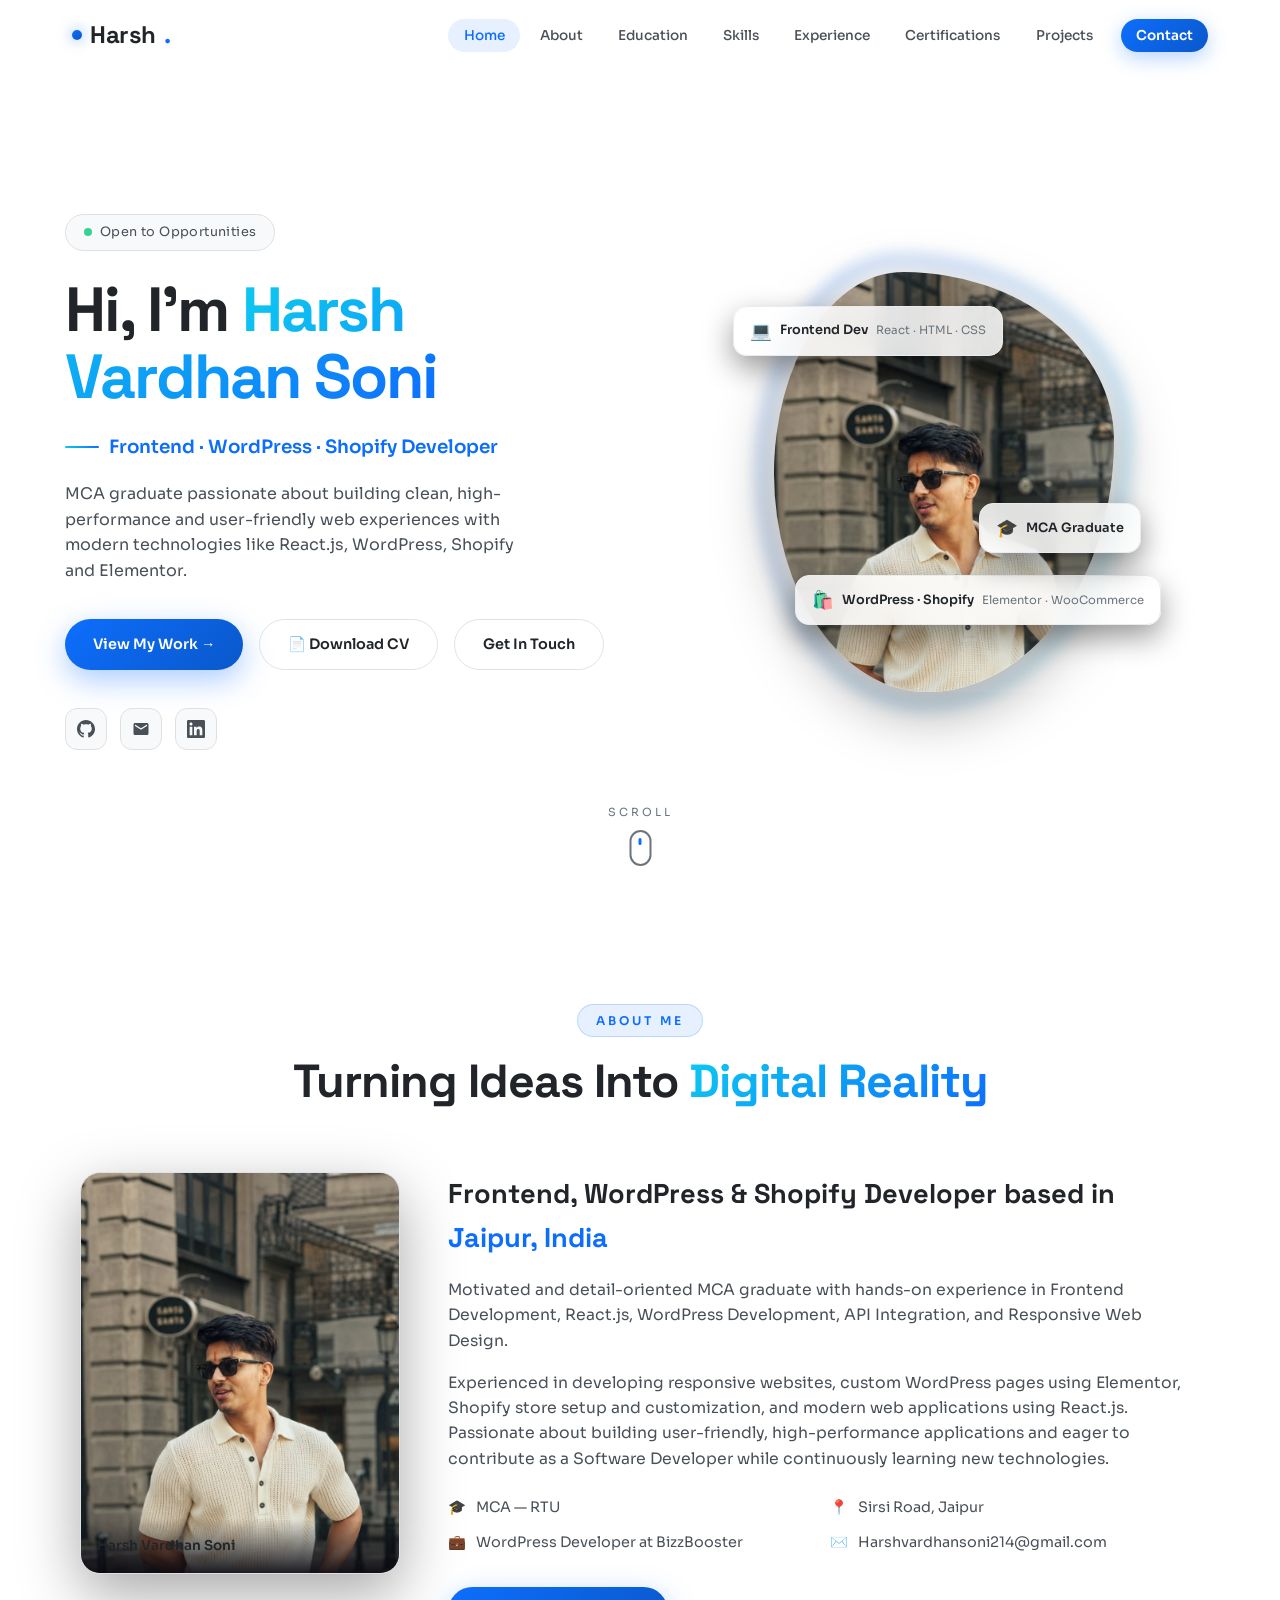
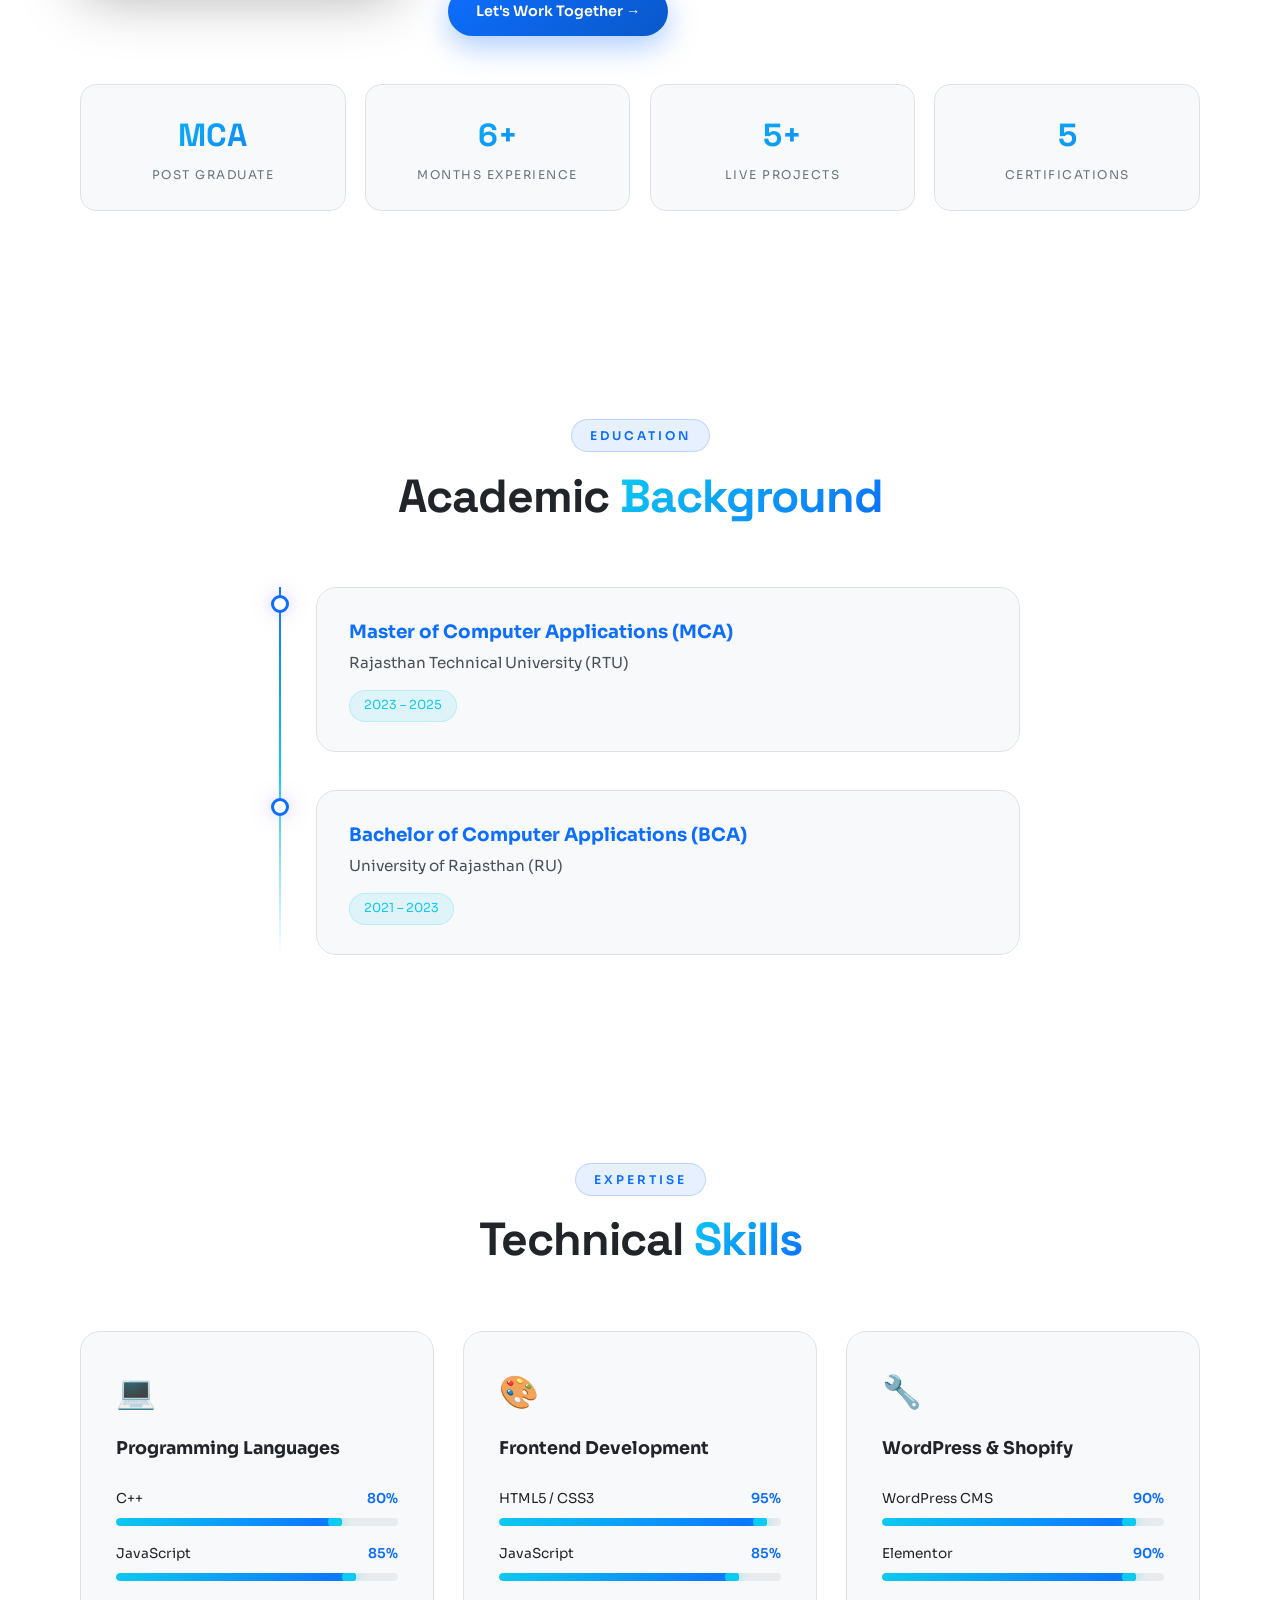
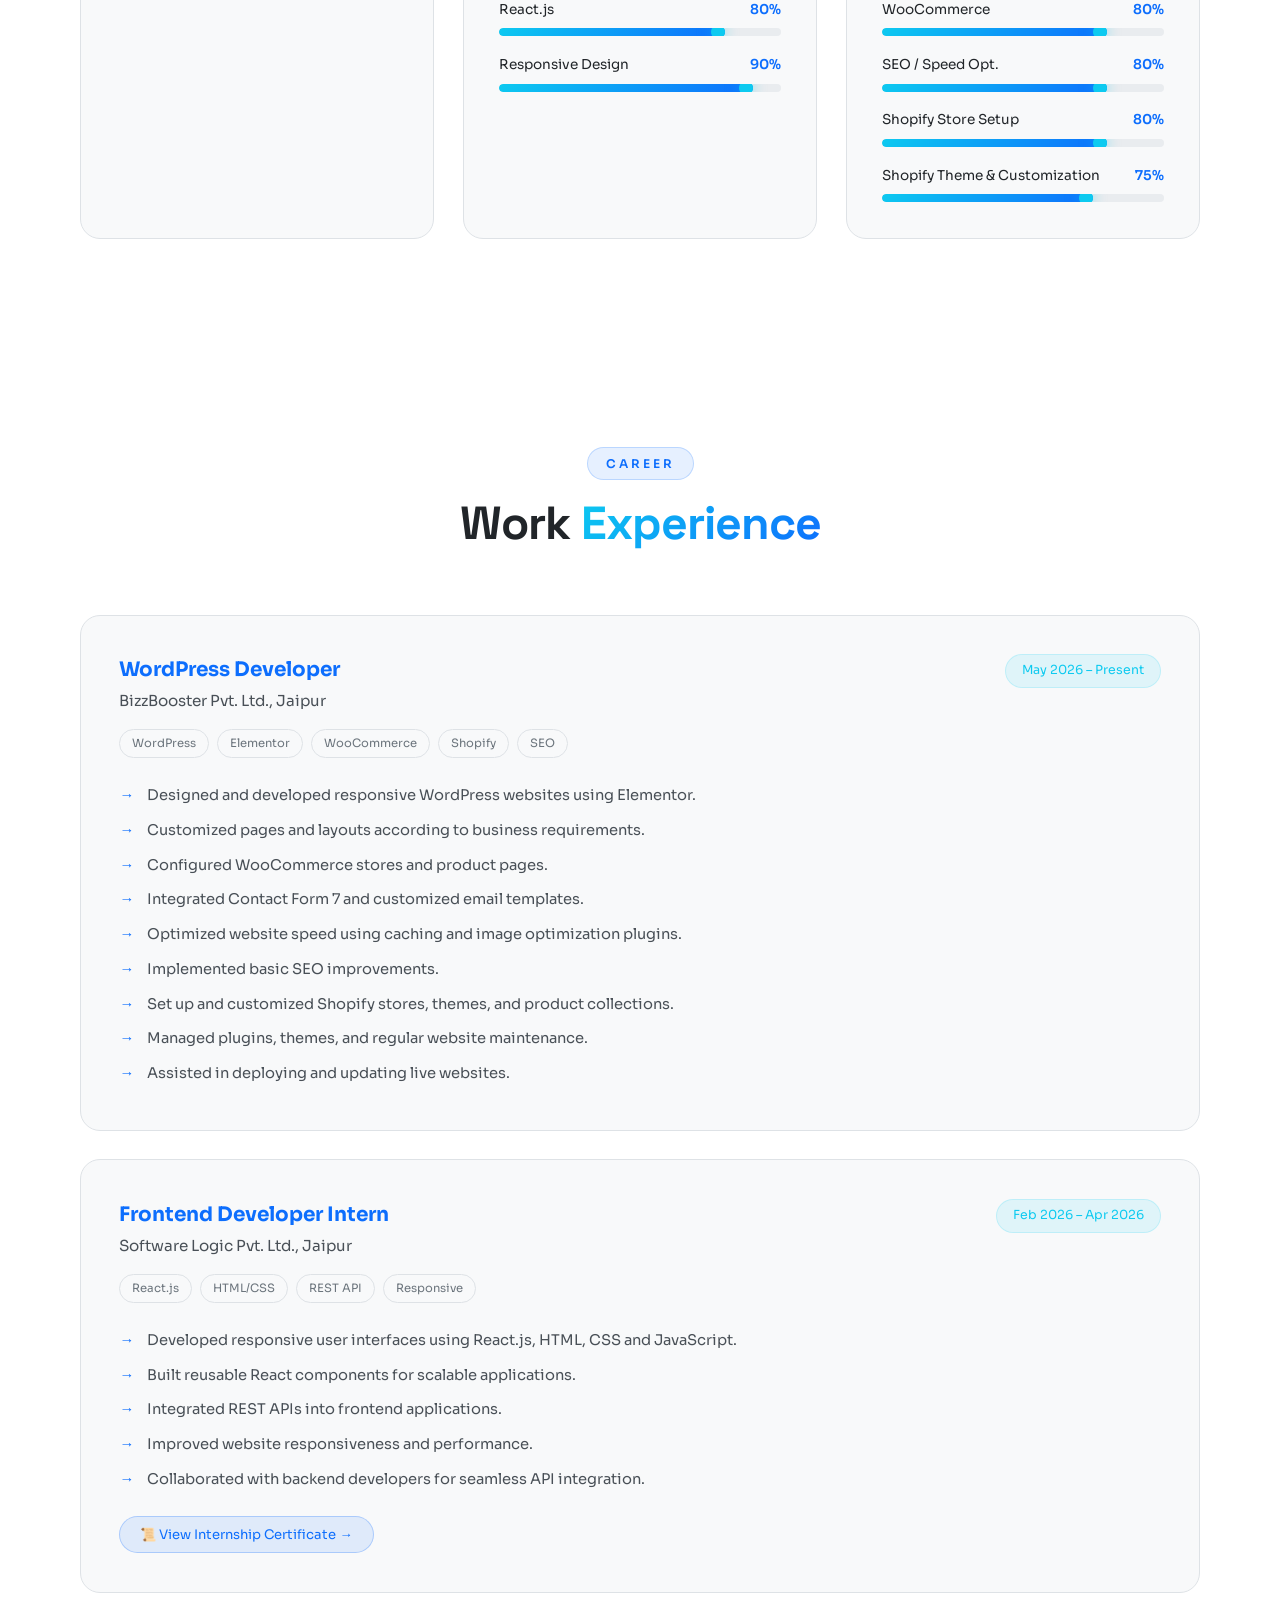
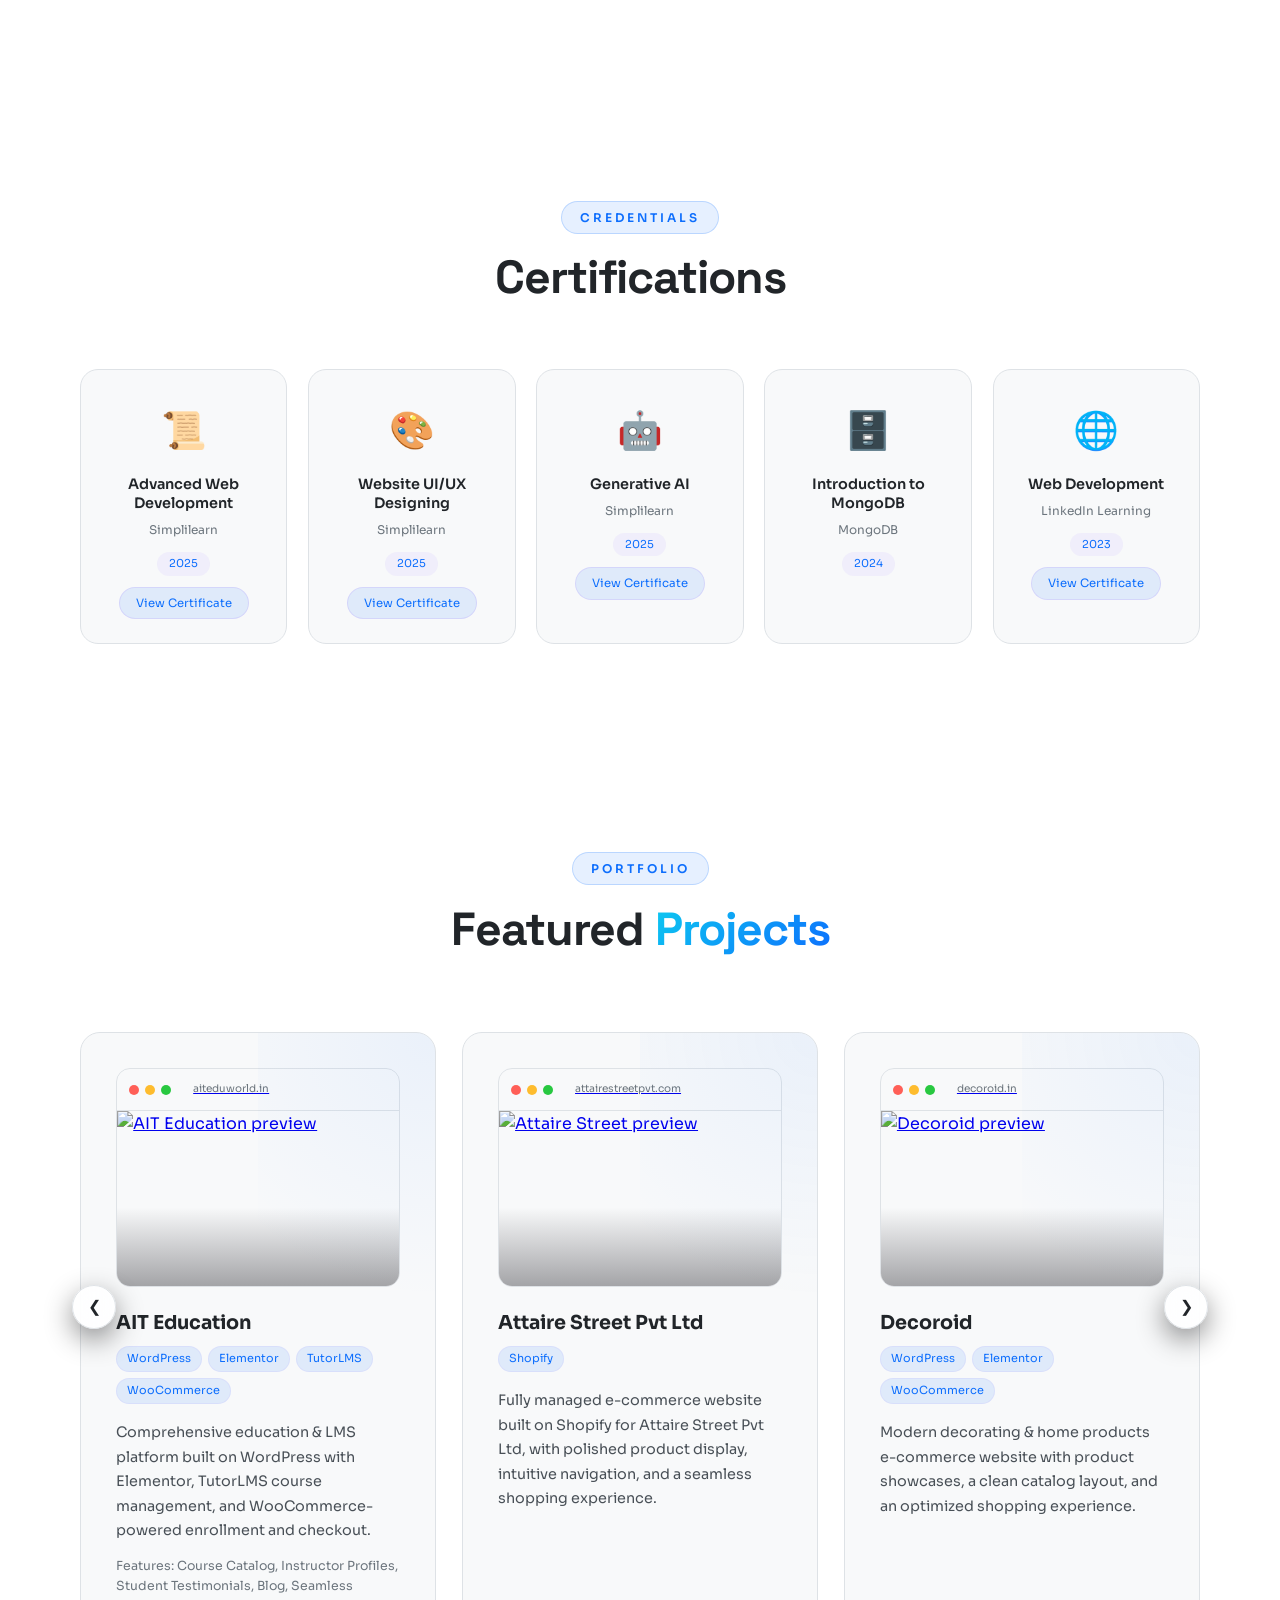
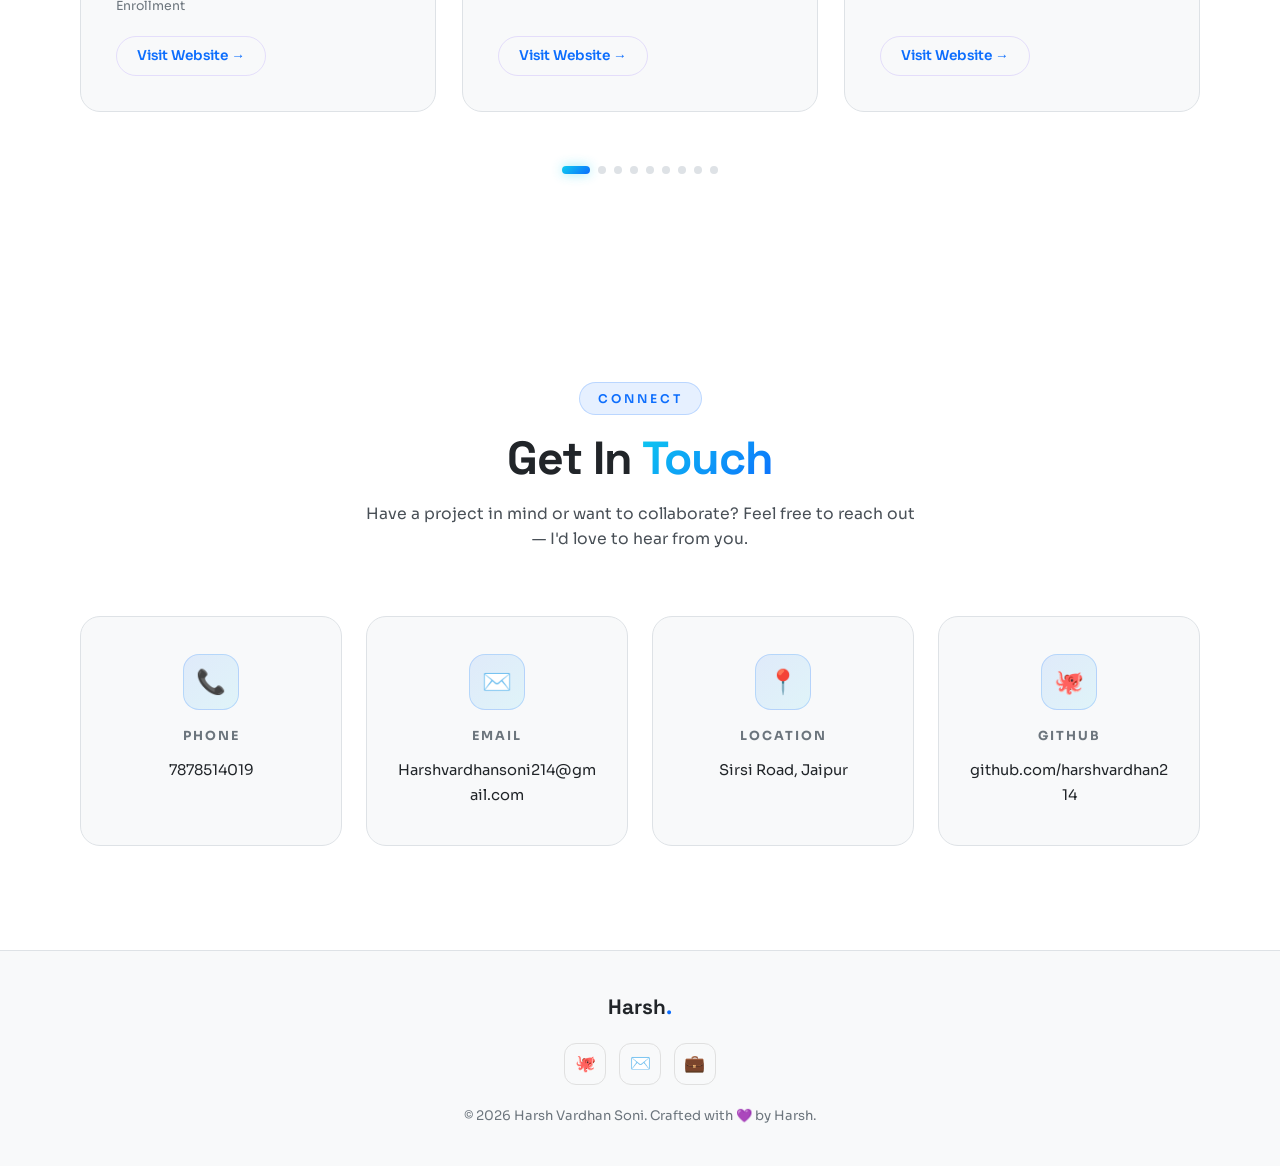
==== commit 78834b1c: "Add files via upload" ====
--- a/index.html
+++ b/index.html
@@ -10,20 +10,20 @@
         @import url('https://fonts.googleapis.com/css2?family=Sora:wght@300;400;500;600;700;800&family=Space+Grotesk:wght@400;500;600;700&display=swap');
 
         :root {
-            --bg: #07060d;
-            --bg-2: #0d0b18;
-            --card: rgba(255, 255, 255, 0.035);
-            --card-hover: rgba(255, 255, 255, 0.06);
-            --border: rgba(255, 255, 255, 0.08);
-            --border-hover: rgba(167, 139, 250, 0.25);
-            --text: #f4f2ff;
-            --text-dim: rgba(244, 242, 255, 0.62);
-            --text-faint: rgba(244, 242, 255, 0.42);
-            --primary: #a78bfa;
-            --primary-2: #7c3aed;
-            --accent: #22d3ee;
-            --gradient: linear-gradient(135deg, #a78bfa 0%, #7c3aed 50%, #6366f1 100%);
-            --gradient-2: linear-gradient(135deg, #22d3ee 0%, #a78bfa 100%);
+            --bg: #ffffff;
+            --bg-2: #f8f9fa;
+            --card: #f8f9fa;
+            --card-hover: #f1f3f5;
+            --border: #dee2e6;
+            --border-hover: #0d6efd;
+            --text: #212529;
+            --text-dim: #495057;
+            --text-faint: #6c757d;
+            --primary: #0d6efd;
+            --primary-2: #0a58ca;
+            --accent: #0dcaf0;
+            --gradient: linear-gradient(135deg, #0d6efd 0%, #0a58ca 100%);
+            --gradient-2: linear-gradient(135deg, #0dcaf0 0%, #0d6efd 100%);
             --radius: 20px;
             --shadow: 0 20px 60px rgba(0, 0, 0, 0.35);
         }
@@ -50,27 +50,11 @@
         .bg-ambient {
             position: fixed;
             inset: 0;
-            z-index: -2;
-            overflow: hidden;
-            background: radial-gradient(1200px 800px at 80% -10%, rgba(124, 58, 237, 0.12), transparent 60%),
-                        radial-gradient(1000px 700px at -10% 30%, rgba(34, 211, 238, 0.08), transparent 55%),
-                        radial-gradient(900px 900px at 50% 110%, rgba(99, 102, 241, 0.1), transparent 60%),
-                        var(--bg);
-        }
-
-        .bg-grid {
-            position: fixed;
-            inset: 0;
-            z-index: -1;
-            background-image: linear-gradient(rgba(255,255,255,0.025) 1px, transparent 1px),
-                              linear-gradient(90deg, rgba(255,255,255,0.025) 1px, transparent 1px);
-            background-size: 60px 60px;
-            mask-image: radial-gradient(ellipse 80% 60% at 50% 30%, black 30%, transparent 75%);
-            -webkit-mask-image: radial-gradient(ellipse 80% 60% at 50% 30%, black 30%, transparent 75%);
+            display: none; /* Removed animated background */
         }
 
         ::selection {
-            background: rgba(167, 139, 250, 0.35);
+            background: rgba(13, 110, 253, 0.3);
         }
 
         /* Scrollbar */
@@ -94,8 +78,7 @@
             width: 0%;
             background: var(--gradient-2);
             z-index: 1000;
-            border-radius: 0 3px 3px 0;
-            box-shadow: 0 0 12px rgba(167, 139, 250, 0.6);
+            box-shadow: 0 0 12px rgba(13, 110, 253, 0.5);
         }
 
         /* ===== NAVBAR ===== */
@@ -111,10 +94,10 @@
 
         .navbar.scrolled {
             padding: 0.55rem 0;
-            background: rgba(7, 6, 13, 0.82);
+            background: rgba(255, 255, 255, 0.85);
             backdrop-filter: blur(20px);
             -webkit-backdrop-filter: blur(20px);
-            border-bottom: 1px solid var(--border);
+            border-bottom: 1px solid #e9ecef;
             box-shadow: 0 6px 30px rgba(0, 0, 0, 0.35);
         }
 
@@ -143,8 +126,8 @@
             width: 10px;
             height: 10px;
             border-radius: 50%;
-            background: var(--gradient-2);
-            box-shadow: 0 0 14px rgba(167, 139, 250, 0.8);
+            background: var(--gradient);
+            box-shadow: 0 0 14px rgba(13, 110, 253, 0.6);
         }
 
         .nav-menu {
@@ -167,19 +150,19 @@
 
         .nav-link:hover {
             color: var(--text);
-            background: rgba(255, 255, 255, 0.05);
+            background: #e9ecef;
         }
 
         .nav-link.active {
             color: var(--primary);
-            background: rgba(167, 139, 250, 0.1);
+            background: rgba(13, 110, 253, 0.1);
         }
 
         .nav-cta-btn {
             background: var(--gradient);
             color: #fff !important;
             font-weight: 600;
-            box-shadow: 0 6px 20px rgba(124, 58, 237, 0.3);
+            box-shadow: 0 6px 20px rgba(13, 110, 253, 0.3);
             margin-left: 0.5rem;
         }
 
@@ -241,9 +224,9 @@
         .hero-badge {
             display: inline-flex;
             align-items: center;
-            gap: 8px;
-            background: rgba(255, 255, 255, 0.05);
-            border: 1px solid var(--border);
+            gap: 8px; 
+            background: var(--bg-2);
+            border: 1px solid #e0e0e0;
             backdrop-filter: blur(10px);
             padding: 7px 18px;
             border-radius: 50px;
@@ -338,12 +321,12 @@
         .btn-primary {
             background: var(--gradient);
             color: #fff;
-            box-shadow: 0 10px 30px rgba(124, 58, 237, 0.35);
+            box-shadow: 0 10px 30px rgba(13, 110, 253, 0.35);
         }
 
         .btn-primary:hover {
             transform: translateY(-3px);
-            box-shadow: 0 16px 44px rgba(124, 58, 237, 0.5);
+            box-shadow: 0 16px 44px rgba(13, 110, 253, 0.45);
         }
 
         .btn-outline {
@@ -353,7 +336,7 @@
         }
 
         .btn-outline:hover {
-            background: rgba(255, 255, 255, 0.08);
+            background: #e9ecef;
             border-color: var(--border-hover);
             transform: translateY(-3px);
         }
@@ -371,8 +354,8 @@
             align-items: center;
             justify-content: center;
             border-radius: 12px;
-            background: rgba(255, 255, 255, 0.04);
-            border: 1px solid var(--border);
+            background: var(--bg-2);
+            border: 1px solid #e0e0e0;
             color: var(--text-dim);
             text-decoration: none;
             font-size: 1.05rem;
@@ -384,7 +367,7 @@
             color: #fff;
             border-color: transparent;
             transform: translateY(-4px);
-            box-shadow: 0 10px 24px rgba(124, 58, 237, 0.4);
+            box-shadow: 0 10px 24px rgba(13, 110, 253, 0.35);
         }
 
         /* Hero photo */
@@ -404,9 +387,9 @@
         .photo-ring {
             position: absolute;
             inset: -14px;
-            border-radius: 38% 62% 55% 45% / 48% 40% 60% 52%;
-            background: conic-gradient(from 0deg, #a78bfa, #22d3ee, #7c3aed, #6366f1, #a78bfa);
-            filter: blur(2px);
+            border-radius: 38% 62% 55% 45% / 48% 40% 60% 52%; 
+            background: conic-gradient(from 0deg, var(--primary), var(--accent), var(--primary-2), var(--primary));
+            filter: blur(8px);
             opacity: 0.85;
             animation: morph 9s ease-in-out infinite, spinGlow 12s linear infinite;
         }
@@ -420,9 +403,9 @@
         }
 
         @keyframes spinGlow {
-            0% { filter: blur(2px) hue-rotate(0deg); }
-            50% { filter: blur(3px) hue-rotate(60deg); }
-            100% { filter: blur(2px) hue-rotate(0deg); }
+            0% { filter: blur(8px) hue-rotate(0deg); }
+            50% { filter: blur(12px) hue-rotate(45deg); }
+            100% { filter: blur(8px) hue-rotate(0deg); }
         }
 
         .photo-frame {
@@ -432,7 +415,7 @@
             overflow: hidden;
             background: var(--bg-2);
             animation: morph 9s ease-in-out infinite;
-            box-shadow: var(--shadow), inset 0 0 40px rgba(124, 58, 237, 0.15);
+            box-shadow: var(--shadow), inset 0 0 40px rgba(13, 110, 253, 0.1);
         }
 
         @keyframes morph {
@@ -475,9 +458,9 @@
             display: flex;
             align-items: center;
             gap: 8px;
-            background: rgba(13, 11, 24, 0.85);
+            background: rgba(255, 255, 255, 0.85);
             backdrop-filter: blur(12px);
-            border: 1px solid var(--border);
+            border: 1px solid #e9ecef;
             border-radius: 14px;
             padding: 10px 16px;
             font-size: 0.8rem;
@@ -492,7 +475,7 @@
         }
 
         .float-chip span {
-            color: var(--text-dim);
+            color: var(--text-faint);
             font-weight: 400;
             font-size: 0.72rem;
         }
@@ -567,9 +550,9 @@
             text-transform: uppercase;
             letter-spacing: 3px;
             color: var(--primary);
-            font-weight: 600;
-            background: rgba(167, 139, 250, 0.1);
-            border: 1px solid rgba(167, 139, 250, 0.2);
+            font-weight: 600; 
+            background: rgba(13, 110, 253, 0.1);
+            border: 1px solid rgba(13, 110, 253, 0.2);
             padding: 6px 18px;
             border-radius: 50px;
             margin-bottom: 1.1rem;
@@ -627,7 +610,7 @@
             bottom: 0;
             left: 0;
             right: 0;
-            padding: 1rem;
+            padding: 1rem; 
             background: linear-gradient(to top, rgba(7, 6, 13, 0.9), transparent);
             font-size: 0.85rem;
             color: var(--text);
@@ -753,7 +736,7 @@
             width: 18px;
             height: 18px;
             border-radius: 50%;
-            background: var(--bg);
+            background: var(--bg); 
             border: 3px solid var(--primary);
             box-shadow: 0 0 18px rgba(167, 139, 250, 0.5);
         }
@@ -788,8 +771,8 @@
             display: inline-block;
             margin-top: 0.9rem;
             font-size: 0.78rem;
-            padding: 5px 14px;
-            background: rgba(34, 211, 238, 0.08);
+            padding: 5px 14px; 
+            background: rgba(13, 202, 240, 0.1);
             border: 1px solid rgba(34, 211, 238, 0.2);
             border-radius: 50px;
             color: var(--accent);
@@ -849,7 +832,7 @@
 
         .skill-row .bar-track {
             height: 8px;
-            background: rgba(255, 255, 255, 0.06);
+            background: #e9ecef;
             border-radius: 10px;
             overflow: hidden;
         }
@@ -872,7 +855,7 @@
             height: 14px;
             border-radius: 50%;
             background: var(--accent);
-            box-shadow: 0 0 14px rgba(34, 211, 238, 0.6);
+            box-shadow: 0 0 14px rgba(13, 202, 240, 0.5);
         }
 
         /* ===== EXPERIENCE ===== */
@@ -897,7 +880,7 @@
             top: -60%;
             right: -30%;
             width: 60%;
-            height: 60%;
+            height: 60%; 
             background: radial-gradient(circle, rgba(167, 139, 250, 0.08), transparent 70%);
             pointer-events: none;
         }
@@ -932,8 +915,8 @@
 
         .exp-top .duration {
             font-size: 0.78rem;
-            padding: 6px 16px;
-            background: rgba(34, 211, 238, 0.08);
+            padding: 6px 16px; 
+            background: rgba(13, 202, 240, 0.1);
             border: 1px solid rgba(34, 211, 238, 0.18);
             border-radius: 50px;
             color: var(--accent);
@@ -949,8 +932,8 @@
 
         .exp-tags span {
             font-size: 0.72rem;
-            padding: 4px 12px;
-            background: rgba(255, 255, 255, 0.04);
+            padding: 4px 12px; 
+            background: var(--bg-2);
             border: 1px solid var(--border);
             border-radius: 50px;
             color: var(--text-faint);
@@ -981,16 +964,16 @@
             gap: 8px;
             margin-top: 1.2rem;
             font-size: 0.82rem;
-            padding: 9px 20px;
-            background: rgba(167, 139, 250, 0.08);
-            border: 1px solid rgba(167, 139, 250, 0.22);
+            padding: 9px 20px; 
+            background: rgba(13, 110, 253, 0.1);
+            border: 1px solid rgba(13, 110, 253, 0.25);
             border-radius: 50px;
             color: var(--primary);
             cursor: pointer;
             transition: all 0.3s ease;
             font-family: inherit;
         }
-
+ 
         .cert-link-btn:hover {
             background: rgba(167, 139, 250, 0.15);
             border-color: rgba(167, 139, 250, 0.45);
@@ -1053,8 +1036,8 @@
         .cert-card .cert-badge {
             display: inline-block;
             margin-top: 0.8rem;
-            font-size: 0.68rem;
-            padding: 3px 12px;
+            font-size: 0.68rem; 
+            padding: 3px 12px; 
             background: rgba(167, 139, 250, 0.1);
             border-radius: 50px;
             color: var(--primary);
@@ -1063,9 +1046,9 @@
         .cert-card .view-cert-btn {
             display: inline-block;
             margin-top: 0.7rem;
-            font-size: 0.72rem;
-            padding: 6px 16px;
-            background: rgba(167, 139, 250, 0.1);
+            font-size: 0.72rem; 
+            padding: 6px 16px; 
+            background: rgba(13, 110, 253, 0.1);
             border: 1px solid rgba(167, 139, 250, 0.22);
             border-radius: 50px;
             color: var(--primary);
@@ -1110,7 +1093,7 @@
             height: 44px;
             border-radius: 50%;
             border: 1px solid var(--border);
-            background: rgba(13, 11, 24, 0.82);
+            background: rgba(255, 255, 255, 0.85);
             backdrop-filter: blur(12px);
             -webkit-backdrop-filter: blur(12px);
             color: var(--text);
@@ -1148,16 +1131,16 @@
             width: 8px;
             height: 8px;
             border-radius: 50%;
-            background: rgba(255, 255, 255, 0.16);
+            background: #dee2e6;
             border: none;
             cursor: pointer;
             padding: 0;
             transition: all 0.35s ease;
         }
 
-        .slider-dots .dot:hover { background: rgba(255, 255, 255, 0.4); }
-
-        .slider-dots .dot.active {
+        .slider-dots .dot:hover { background: #adb5bd; }
+
+        .slider-dots .dot.active { 
             width: 28px;
             border-radius: 12px;
             background: var(--gradient-2);
@@ -1183,7 +1166,7 @@
             right: -50%;
             width: 100%;
             height: 100%;
-            background: radial-gradient(circle, rgba(124, 58, 237, 0.06), transparent 70%);
+            background: radial-gradient(circle, rgba(13, 110, 253, 0.06), transparent 70%);
             pointer-events: none;
         }
 
@@ -1219,8 +1202,8 @@
 
         .project-card .tech-tags span {
             font-size: 0.7rem;
-            padding: 3px 10px;
-            background: rgba(167, 139, 250, 0.08);
+            padding: 3px 10px; 
+            background: rgba(13, 110, 253, 0.1);
             border-radius: 50px;
             color: var(--primary);
             border: 1px solid rgba(167, 139, 250, 0.12);
@@ -1276,7 +1259,7 @@
         .thumb-bar {
             display: flex;
             align-items: center;
-            gap: 6px;
+            gap: 6px; 
             padding: 9px 12px;
             background: rgba(255, 255, 255, 0.05);
             border-bottom: 1px solid var(--border);
@@ -1295,7 +1278,7 @@
 
         .tb-url {
             font-size: 0.65rem;
-            color: var(--text-faint);
+            color: var(--text-faint); 
             background: rgba(255, 255, 255, 0.05);
             padding: 3px 10px;
             border-radius: 20px;
@@ -1329,7 +1312,7 @@
         .thumb-img::after {
             content: '';
             position: absolute;
-            inset: 0;
+            inset: 0; 
             background: linear-gradient(to top, rgba(7, 6, 13, 0.35), transparent 45%);
             pointer-events: none;
         }
@@ -1362,7 +1345,7 @@
             display: flex;
             align-items: center;
             justify-content: center;
-            background:
+            background: 
                 radial-gradient(400px 180px at 50% 0%, rgba(167, 139, 250, 0.14), transparent 70%),
                 var(--bg-2);
         }
@@ -1405,8 +1388,8 @@
             justify-content: center;
             font-size: 1.5rem;
             border-radius: 16px;
-            background: linear-gradient(135deg, rgba(167, 139, 250, 0.15), rgba(34, 211, 238, 0.1));
-            border: 1px solid var(--border-hover);
+            background: linear-gradient(135deg, rgba(13, 110, 253, 0.1), rgba(13, 202, 240, 0.1));
+            border: 1px solid rgba(13, 110, 253, 0.2);
         }
 
         .contact-card h4 {
@@ -1432,7 +1415,7 @@
             padding: 2.5rem 2rem;
             border-top: 1px solid var(--border);
             text-align: center;
-            background: rgba(7, 6, 13, 0.6);
+            background: var(--bg-2);
         }
 
         .footer .footer-logo {
@@ -1462,7 +1445,7 @@
             position: fixed;
             top: 0;
             left: 0;
-            width: 100%;
+            width: 100%; 
             height: 100%;
             background: rgba(5, 4, 10, 0.94);
             backdrop-filter: blur(10px);
@@ -1477,7 +1460,7 @@
         .lightbox img {
             max-width: 92%;
             max-height: 88vh;
-            object-fit: contain;
+            object-fit: contain; 
             border-radius: 12px;
             box-shadow: 0 30px 90px rgba(0, 0, 0, 0.7);
             animation: lightboxIn 0.35s ease;
@@ -1528,7 +1511,7 @@
             width: 480px;
             height: 480px;
             border-radius: 50%;
-            background: radial-gradient(circle, rgba(167, 139, 250, 0.07) 0%, transparent 70%);
+            background: radial-gradient(circle, rgba(13, 110, 253, 0.08) 0%, transparent 70%);
             pointer-events: none;
             z-index: 9998;
             transform: translate(-50%, -50%);
@@ -1586,8 +1569,8 @@
             .hero-role { justify-content: center; }
             .photo-wrap { width: 280px; height: 350px; }
             .chip-1 { left: 0; }
-            .chip-2 { right: 0; }
-            .chip-3 { right: 0; }
+            .chip-2 { right: 0; bottom: 12%; }
+            .chip-3 { display: none; }
             .about-grid { grid-template-columns: 1fr; }
             .about-photo { max-width: 320px; margin: 0 auto; }
             .about-content { text-align: center; }
@@ -1600,8 +1583,8 @@
                 right: -100%;
                 width: min(78vw, 340px);
                 height: 100vh;
-                background: rgba(7, 6, 13, 0.97);
-                backdrop-filter: blur(20px);
+                background: rgba(255, 255, 255, 0.97);
+                backdrop-filter: blur(24px);
                 flex-direction: column;
                 justify-content: center;
                 gap: 0.7rem;
@@ -1640,7 +1623,6 @@
 
     <!-- Progress bar -->
     <div class="scroll-progress" id="scrollProgress"></div>
-
     <!-- Ambient background -->
     <div class="bg-ambient"></div>
     <div class="bg-grid"></div>
@@ -1683,7 +1665,7 @@
                 </p>
                 <div class="hero-cta">
                     <a href="#projects" class="btn btn-primary">View My Work →</a>
-                    <a href="HARSH-CV.pdf" target="_blank" class="btn btn-outline">📄 Download CV</a>
+                    <a href="Harsh_Vardhan_Soni_CV (1).pdf" target="_blank" class="btn btn-outline">📄 Download CV</a>
                     <a href="mailto:Harshvardhansoni214@gmail.com" class="btn btn-outline">Get In Touch</a>
                 </div>
                 <div class="hero-socials">
@@ -2512,4 +2494,3 @@
     </script>
 </body>
 </html>
-
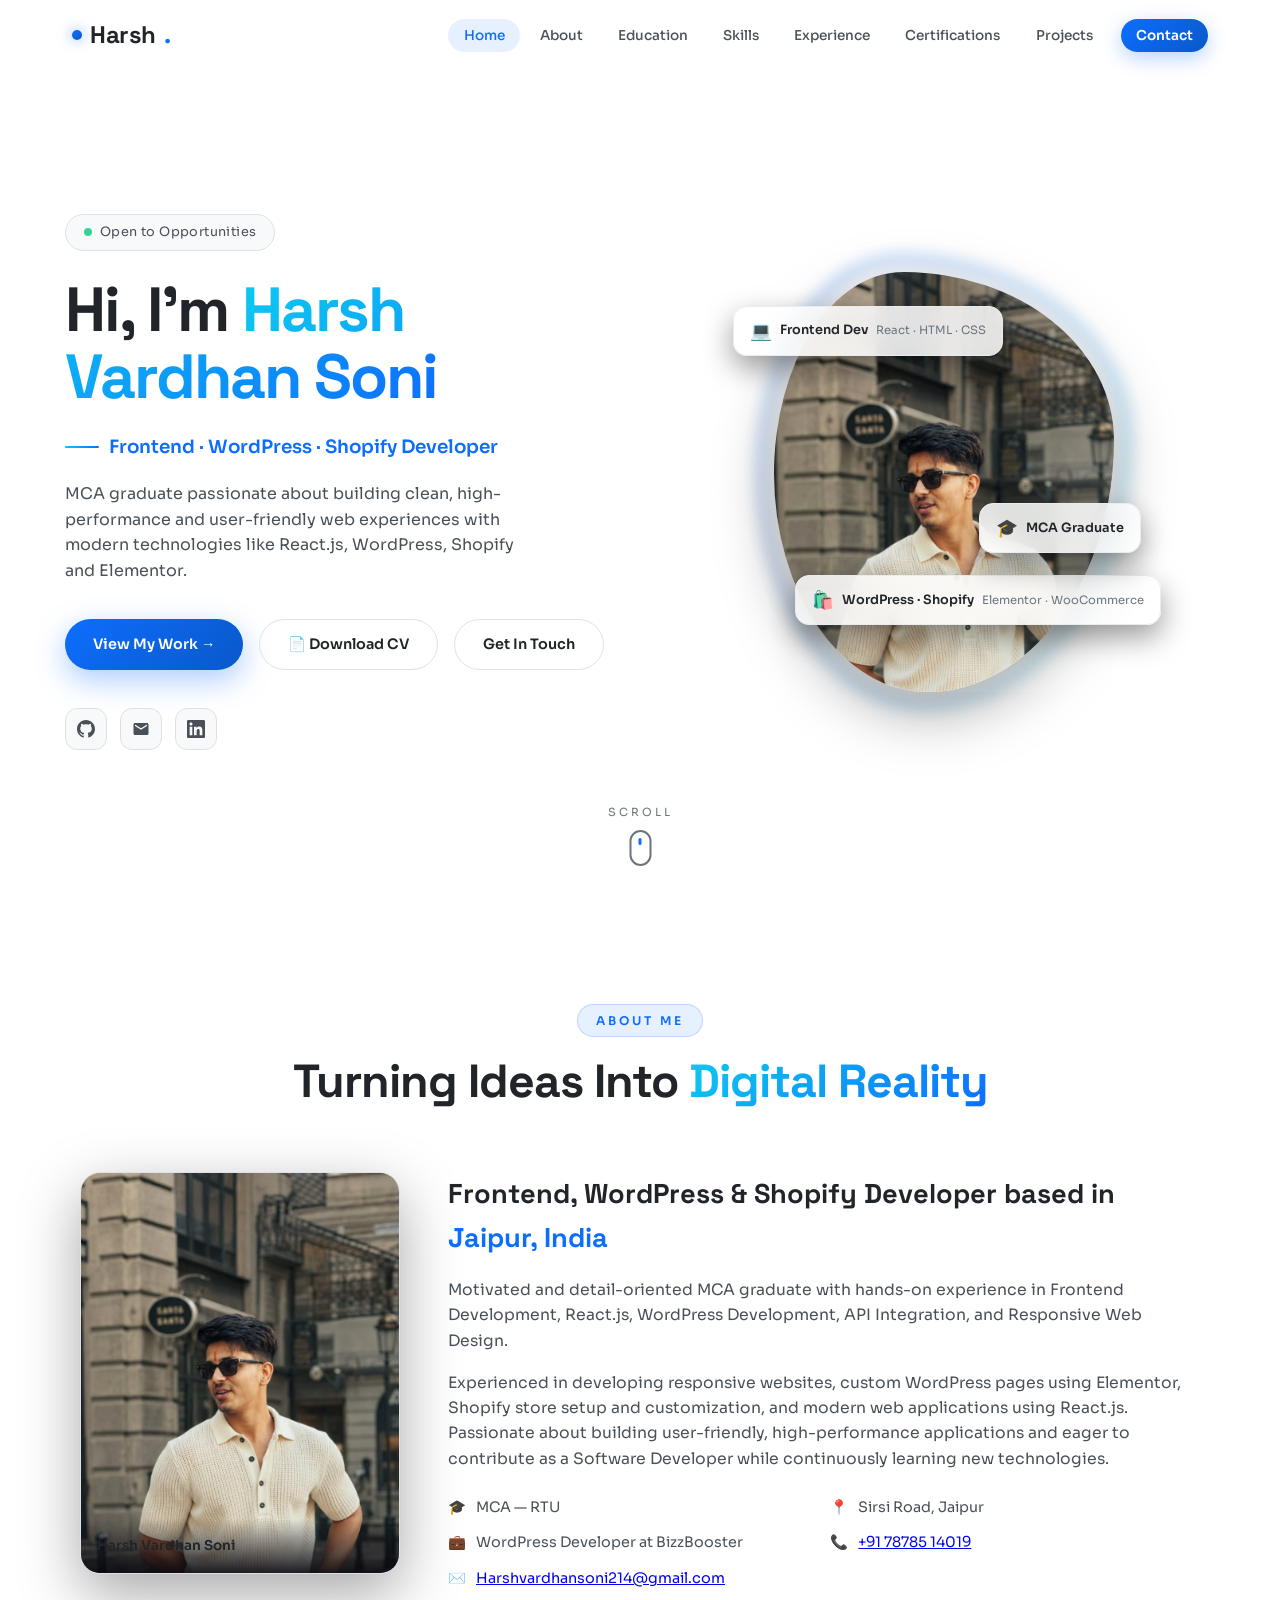
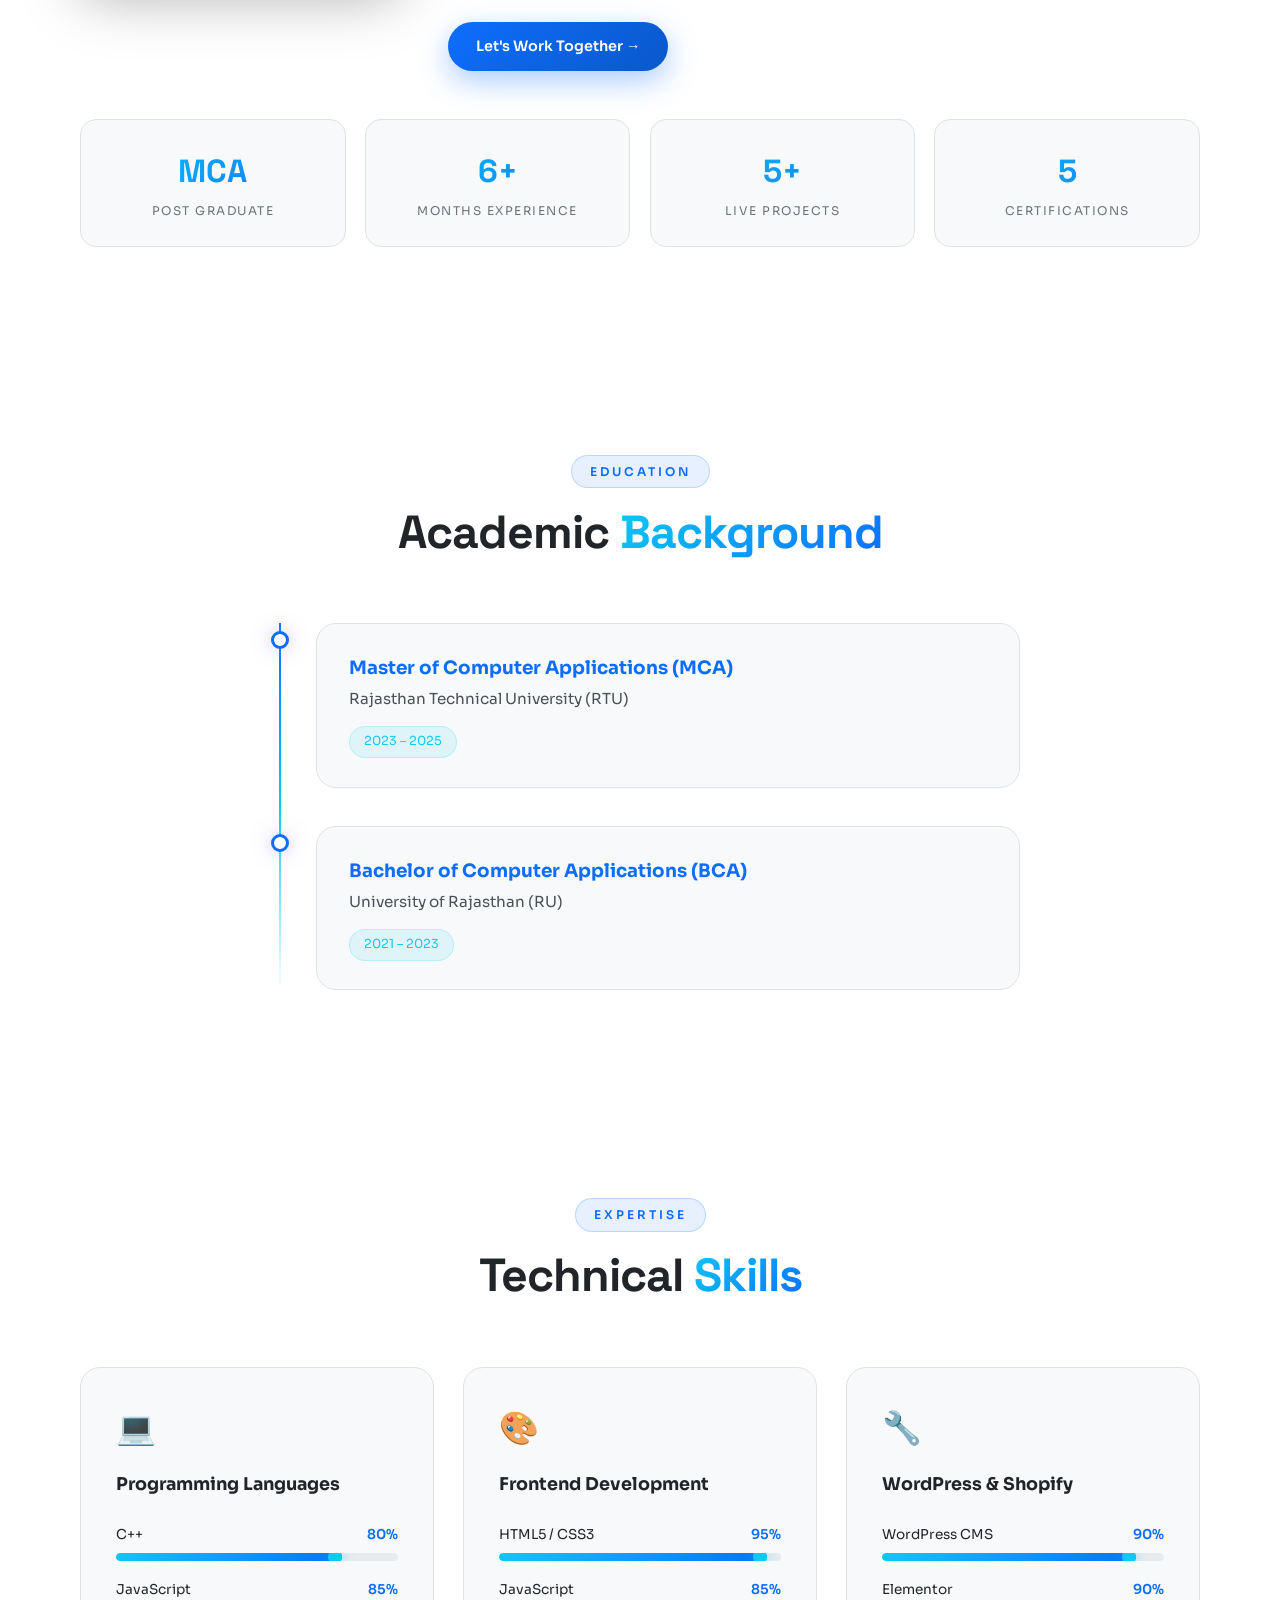
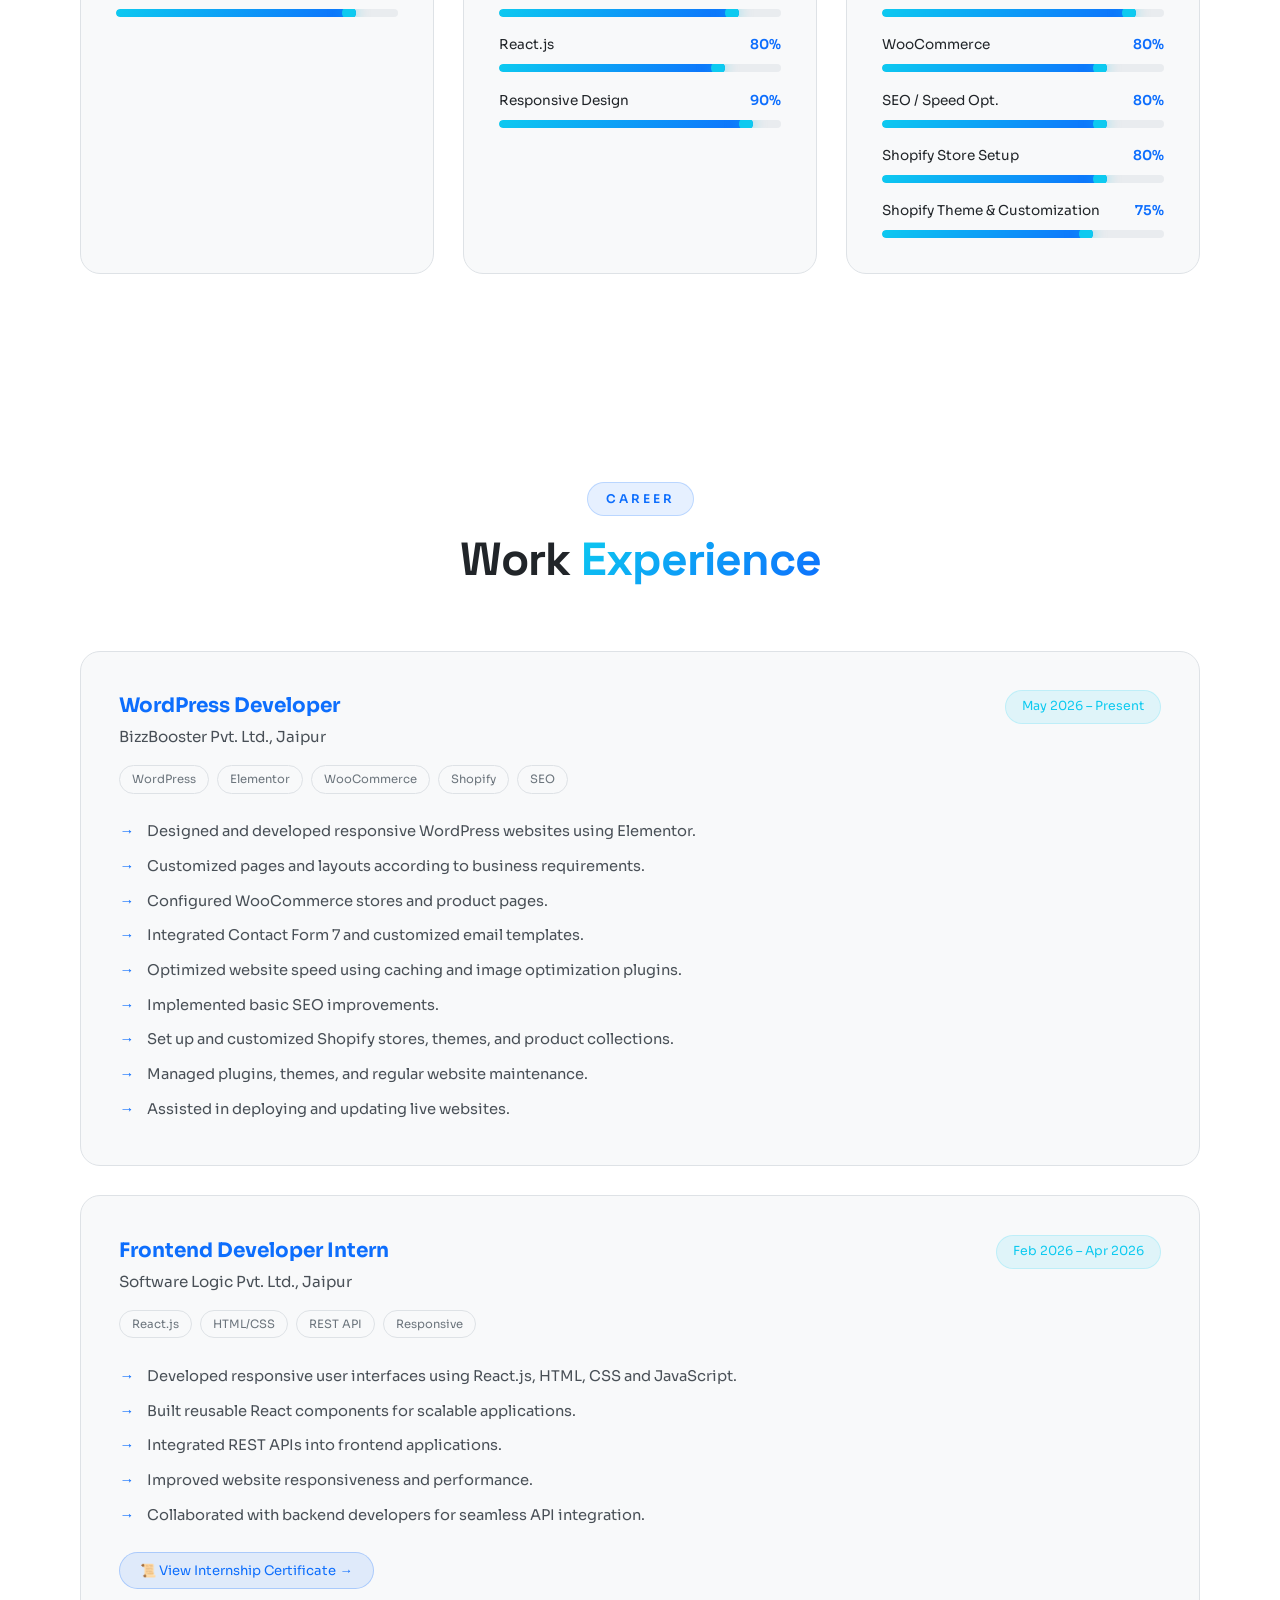
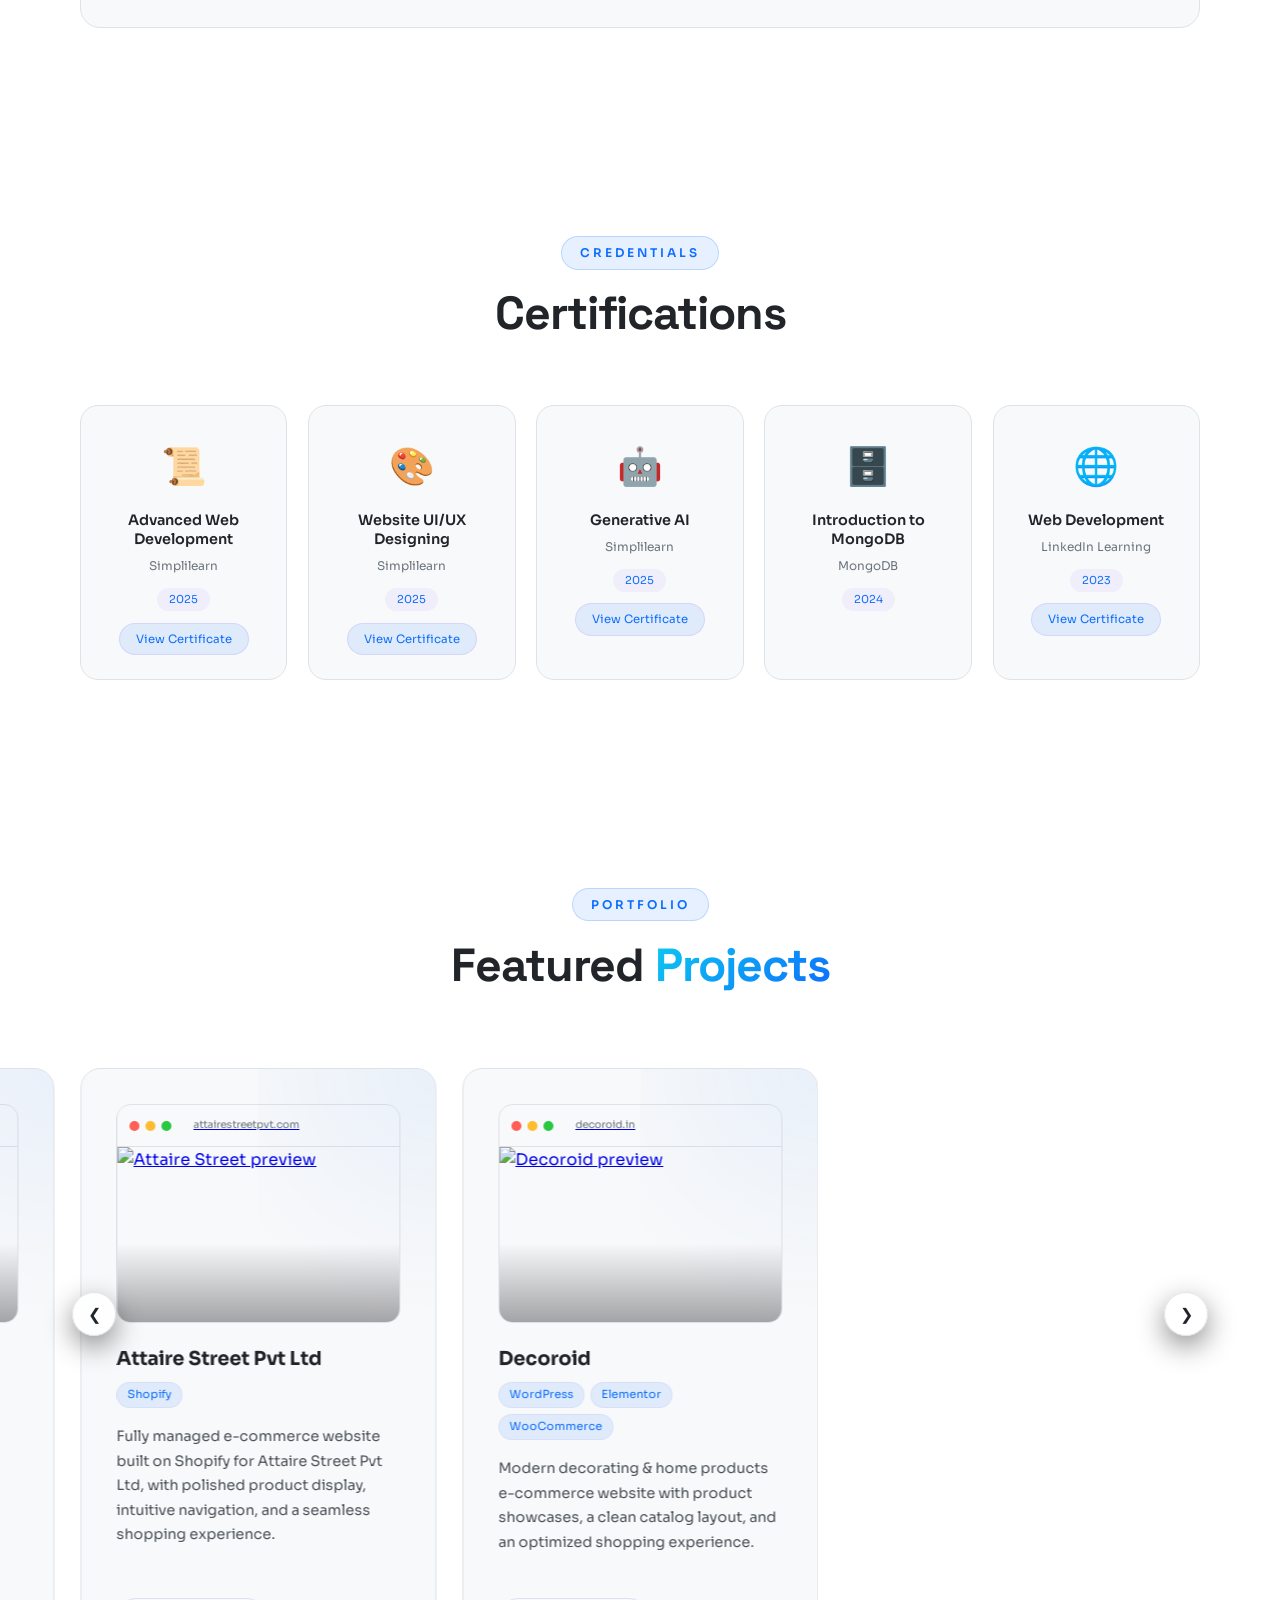
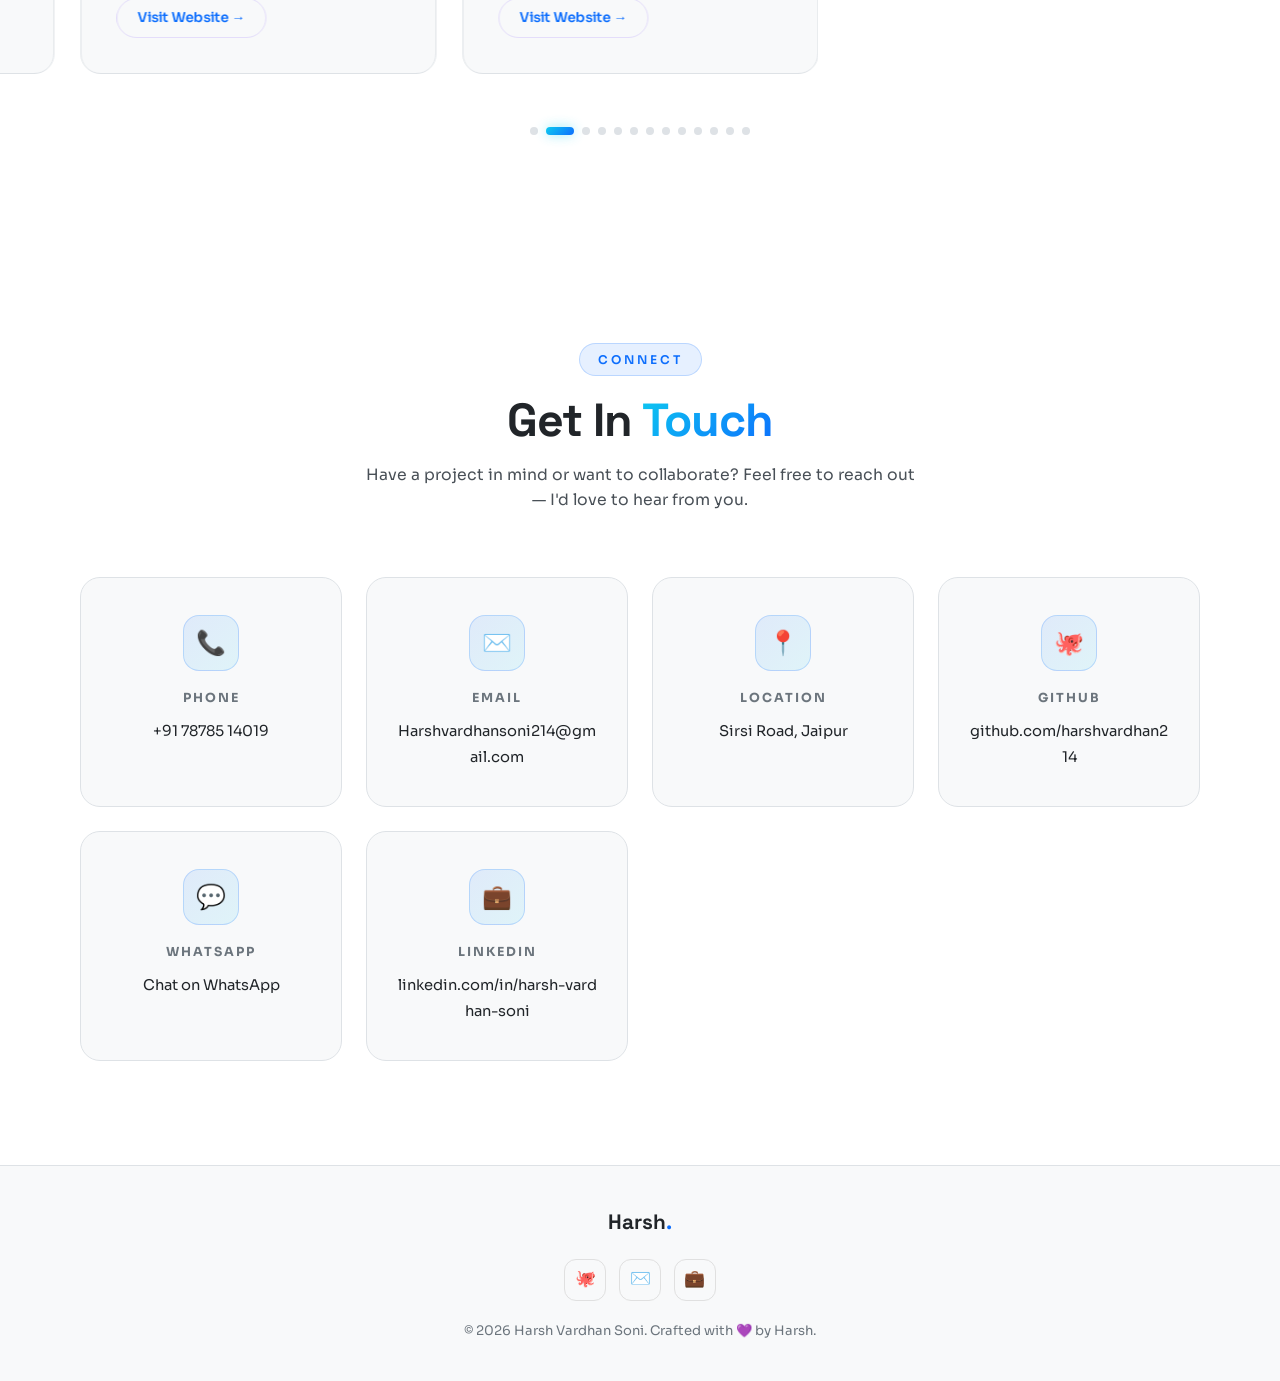
==== commit c4c5db2f: "Add files via upload" ====
--- a/index.html
+++ b/index.html
@@ -28,6 +28,26 @@
             --shadow: 0 20px 60px rgba(0, 0, 0, 0.35);
         }
 
+        [data-theme="dark"] {
+            --bg: #121212;
+            --bg-2: #1a1a1a;
+            --card: #1f1f1f;
+            --card-hover: #2a2a2a;
+            --border: #333333;
+            --border-hover: #0d6efd;
+            --text: #e0e0e0;
+            --text-dim: #a0a0a0;
+            --text-faint: #888888;
+            --shadow: 0 20px 60px rgba(0, 0, 0, 0.55);
+        }
+
+        body, .navbar.scrolled, .float-chip, .slider-arrow {
+            transition: background-color 0.3s ease, color 0.3s ease, border-color 0.3s ease;
+        }
+        .card, .stat-card, .edu-card, .skill-card, .exp-card, .cert-card, .project-card, .contact-card {
+            transition: background-color 0.3s ease, color 0.3s ease, border-color 0.3s ease, transform 0.35s ease, box-shadow 0.35s ease;
+        }
+
         * {
             margin: 0;
             padding: 0;
@@ -94,7 +114,7 @@
 
         .navbar.scrolled {
             padding: 0.55rem 0;
-            background: rgba(255, 255, 255, 0.85);
+            background: var(--bg) 85%;
             backdrop-filter: blur(20px);
             -webkit-backdrop-filter: blur(20px);
             border-bottom: 1px solid #e9ecef;
@@ -156,6 +176,11 @@
         .nav-link.active {
             color: var(--primary);
             background: rgba(13, 110, 253, 0.1);
+        }
+
+        [data-theme="dark"] .nav-link:hover {
+            color: var(--text);
+            background: #333;
         }
 
         .nav-cta-btn {
@@ -457,8 +482,8 @@
             position: absolute;
             display: flex;
             align-items: center;
-            gap: 8px;
-            background: rgba(255, 255, 255, 0.85);
+            gap: 8px; 
+            background: color-mix(in srgb, var(--bg) 85%, transparent);
             backdrop-filter: blur(12px);
             border: 1px solid #e9ecef;
             border-radius: 14px;
@@ -633,6 +658,10 @@
             font-size: 0.98rem;
         }
 
+        [data-theme="dark"] .about-photo .photo-caption {
+            background: linear-gradient(to top, rgba(18, 18, 18, 0.9), transparent);
+        }
+
         .about-info-list {
             list-style: none;
             margin: 1.5rem 0 2rem;
@@ -1067,8 +1096,7 @@
         }
 
         .project-viewport {
-            overflow: hidden;
-            padding: 12px 10px 18px;
+             padding: 12px 10px 18px;
             margin: 0 -10px;
         }
 
@@ -1090,7 +1118,7 @@
             transform: translateY(-50%);
             z-index: 6;
             width: 44px;
-            height: 44px;
+            height: 44px; 
             border-radius: 50%;
             border: 1px solid var(--border);
             background: rgba(255, 255, 255, 0.85);
@@ -1106,6 +1134,10 @@
             box-shadow: 0 10px 28px rgba(0, 0, 0, 0.45);
             font-family: inherit;
         }
+        
+        [data-theme="dark"] .slider-arrow {
+            background: rgba(31, 31, 31, 0.85);
+        }
 
         .slider-arrow:hover {
             background: var(--gradient);
@@ -1259,7 +1291,7 @@
         .thumb-bar {
             display: flex;
             align-items: center;
-            gap: 6px; 
+            gap: 6px;
             padding: 9px 12px;
             background: rgba(255, 255, 255, 0.05);
             border-bottom: 1px solid var(--border);
@@ -1278,7 +1310,7 @@
 
         .tb-url {
             font-size: 0.65rem;
-            color: var(--text-faint); 
+            color: var(--text-faint);
             background: rgba(255, 255, 255, 0.05);
             padding: 3px 10px;
             border-radius: 20px;
@@ -1287,6 +1319,10 @@
             white-space: nowrap;
             text-overflow: ellipsis;
             max-width: 72%;
+        }
+
+        [data-theme="dark"] .thumb-bar, [data-theme="dark"] .tb-url {
+            background: rgba(255, 255, 255, 0.03);
         }
 
         .thumb-img {
@@ -1588,7 +1624,7 @@
                 flex-direction: column;
                 justify-content: center;
                 gap: 0.7rem;
-                transition: right 0.45s cubic-bezier(0.16, 1, 0.3, 1);
+                transition: right 0.45s cubic-bezier(0.16, 1, 0.3, 1), background-color 0.3s ease;
                 border-left: 1px solid var(--border);
                 padding: 2rem;
             }
@@ -1729,7 +1765,8 @@
                         <li><span class="li-icon">🎓</span> MCA — RTU</li>
                         <li><span class="li-icon">📍</span> Sirsi Road, Jaipur</li>
                         <li><span class="li-icon">💼</span> WordPress Developer at BizzBooster</li>
-                        <li><span class="li-icon">✉️</span> Harshvardhansoni214@gmail.com</li>
+                        <li><span class="li-icon">📞</span> <a href="tel:+917878514019">+91 78785 14019</a></li>
+                        <li><span class="li-icon">✉️</span> <a href="mailto:Harshvardhansoni214@gmail.com">Harshvardhansoni214@gmail.com</a></li>
                     </ul>
                     <a href="#contact" class="btn btn-primary">Let's Work Together →</a>
                 </div>
@@ -1984,8 +2021,7 @@
                         <span>WordPress</span><span>Elementor</span><span>TutorLMS</span><span>WooCommerce</span>
                     </div>
                     <p>Comprehensive education &amp; LMS platform built on WordPress with Elementor, TutorLMS course management, and WooCommerce-powered enrollment and checkout.</p>
-                    <div class="features">Features: Course Catalog, Instructor Profiles, Student Testimonials, Blog, Seamless Enrollment</div>
-                    <a href="https://aiteduworld.in/" target="_blank" class="project-link">Visit Website →</a>
+                     <a href="https://aiteduworld.in/" target="_blank" class="project-link">Visit Website →</a>
                 </div>
 
                 <div class="project-card reveal-scale" style="transition-delay: 0.05s">
@@ -2174,29 +2210,115 @@
                         <span>HTML</span><span>CSS</span><span>JavaScript</span><span>React.js</span>
                     </div>
                     <p>Responsive fashion e-commerce prototype with interactive product cards, image galleries, and seamless cross-device experience.</p>
-                    <div class="features">Features: Home Page, Men's/Women's Collection, Sale Section, New Arrivals</div>
-                    <a href="https://aiiry.netlify.app/" target="_blank" class="project-link">Live Demo →</a>
+                     <a href="https://aiiry.netlify.app/" target="_blank" class="project-link">Live Demo →</a>
                 </div>
 
                 <div class="project-card reveal-scale" style="transition-delay: 0.5s">
-                    <div class="project-thumb project-thumb-placeholder">
+                    <a href="https://earthkingdom.in/" target="_blank" class="project-thumb">
                         <div class="thumb-bar">
                             <span class="tb-dot tb-red"></span>
                             <span class="tb-dot tb-yellow"></span>
                             <span class="tb-dot tb-green"></span>
-                            <span class="tb-url">Krish Food &amp; Grocery</span>
+                            <span class="tb-url">earthkingdom.in</span>
                         </div>
                         <div class="thumb-img">
-                            <span class="thumb-placeholder-icon">🛒</span>
-                        </div>
-                    </div>
-                    <h3>Krish Food &amp; Grocery</h3>
+                            <img src="https://s0.wp.com/mshots/v1/earthkingdom.in?w=600&h=400" alt="Earth Kingdom preview" loading="lazy">
+                            <span class="thumb-open">↗</span>
+                        </div>
+                    </a>
+                    <h3>Earth Kingdom</h3>
                     <div class="tech-tags">
-                        <span>React.js</span>
-                    </div>
-                    <p>Responsive grocery shopping platform with reusable components, dynamic product filtering, and shopping cart functionality.</p>
-                    <div class="features">Features: Product Listings, Category Filters, Cart, Mobile First</div>
-                </div>
+                        <span>WordPress</span><span>Elementor</span><span>SEO</span>
+                    </div>
+                    <p>Modern lifestyle and brand website designed to communicate the business clearly with a clean layout, strong visuals, and smooth mobile experience.</p>
+                    <a href="https://earthkingdom.in/" target="_blank" class="project-link">Visit Website →</a>
+                </div>
+
+                <div class="project-card reveal-scale" style="transition-delay: 0.55s">
+                    <a href="https://vevlyproducts.com/" target="_blank" class="project-thumb">
+                        <div class="thumb-bar">
+                            <span class="tb-dot tb-red"></span>
+                            <span class="tb-dot tb-yellow"></span>
+                            <span class="tb-dot tb-green"></span>
+                            <span class="tb-url">vevlyproducts.com</span>
+                        </div>
+                        <div class="thumb-img">
+                            <img src="https://s0.wp.com/mshots/v1/vevlyproducts.com?w=600&h=400" alt="Vevly Products preview" loading="lazy">
+                            <span class="thumb-open">↗</span>
+                        </div>
+                    </a>
+                    <h3>Vevly Products</h3>
+                    <div class="tech-tags">
+                        <span>WordPress</span><span>WooCommerce</span><span>Product Pages</span>
+                    </div>
+                    <p>Product-focused storefront curated for easy browsing, brand trust, and an optimized shopping flow for customers.</p>
+                    <a href="https://vevlyproducts.com/" target="_blank" class="project-link">Visit Website →</a>
+                </div>
+
+                <div class="project-card reveal-scale" style="transition-delay: 0.6s">
+                    <a href="https://hrmfab.com/" target="_blank" class="project-thumb">
+                        <div class="thumb-bar">
+                            <span class="tb-dot tb-red"></span>
+                            <span class="tb-dot tb-yellow"></span>
+                            <span class="tb-dot tb-green"></span>
+                            <span class="tb-url">hrmfab.com</span>
+                        </div>
+                        <div class="thumb-img">
+                            <img src="https://s0.wp.com/mshots/v1/hrmfab.com?w=600&h=400" alt="HRM Fab preview" loading="lazy">
+                            <span class="thumb-open">↗</span>
+                        </div>
+                    </a>
+                    <h3>HRM Fab</h3>
+                    <div class="tech-tags">
+                        <span>WordPress</span><span>Elementor</span><span>Business</span>
+                    </div>
+                    <p>Corporate brand website built with a professional structure, service-focused sections, and responsive design for credibility and conversions.</p>
+                    <a href="https://hrmfab.com/" target="_blank" class="project-link">Visit Website →</a>
+                </div>
+
+                <div class="project-card reveal-scale" style="transition-delay: 0.65s">
+                    <a href="https://arogyavista.com/" target="_blank" class="project-thumb">
+                        <div class="thumb-bar">
+                            <span class="tb-dot tb-red"></span>
+                            <span class="tb-dot tb-yellow"></span>
+                            <span class="tb-dot tb-green"></span>
+                            <span class="tb-url">arogyavista.com</span>
+                        </div>
+                        <div class="thumb-img">
+                            <img src="https://s0.wp.com/mshots/v1/arogyavista.com?w=600&h=400" alt="Arogya Vista preview" loading="lazy">
+                            <span class="thumb-open">↗</span>
+                        </div>
+                    </a>
+                    <h3>Arogya Vista</h3>
+                    <div class="tech-tags">
+                        <span>WordPress</span><span>Healthcare</span><span>Lead Gen</span>
+                    </div>
+                    <p>Healthcare-focused website with clear information architecture, trust-building sections, strong calls to action, and clean responsive presentation.</p>
+                    <a href="https://arogyavista.com/" target="_blank" class="project-link">Visit Website →</a>
+                </div>
+
+                <div class="project-card reveal-scale" style="transition-delay: 0.7s">
+                    <a href="https://uniqueworldjewels.com/" target="_blank" class="project-thumb">
+                        <div class="thumb-bar">
+                            <span class="tb-dot tb-red"></span>
+                            <span class="tb-dot tb-yellow"></span>
+                            <span class="tb-dot tb-green"></span>
+                            <span class="tb-url">uniqueworldjewels.com</span>
+                        </div>
+                        <div class="thumb-img">
+                            <img src="https://s0.wp.com/mshots/v1/uniqueworldjewels.com?w=600&h=400" alt="Unique World Jewels preview" loading="lazy">
+                            <span class="thumb-open">↗</span>
+                        </div>
+                    </a>
+                    <h3>Unique World Jewels</h3>
+                    <div class="tech-tags">
+                        <span>WordPress</span><span>Luxury</span><span>E-commerce</span>
+                    </div>
+                    <p>Premium jewelry brand website combining elegant design, catalog presentation, and a conversion-friendly experience across devices.</p>
+                    <a href="https://uniqueworldjewels.com/" target="_blank" class="project-link">Visit Website →</a>
+                </div>
+
+                 
                     </div>
                 </div>
                 <button class="slider-arrow slider-prev" aria-label="Previous projects">&#10094;</button>
@@ -2218,7 +2340,7 @@
                 <div class="contact-card reveal" style="transition-delay: 0.05s">
                     <div class="contact-icon">📞</div>
                     <h4>Phone</h4>
-                    <span>7878514019</span>
+                    <a href="tel:+917878514019">+91 78785 14019</a>
                 </div>
                 <div class="contact-card reveal" style="transition-delay: 0.1s">
                     <div class="contact-icon">✉️</div>
@@ -2228,12 +2350,22 @@
                 <div class="contact-card reveal" style="transition-delay: 0.15s">
                     <div class="contact-icon">📍</div>
                     <h4>Location</h4>
-                    <span>Sirsi Road, Jaipur</span>
+                    <a href="https://maps.google.com/?q=Sirsi+Road,+Jaipur" target="_blank" rel="noreferrer">Sirsi Road, Jaipur</a>
                 </div>
                 <div class="contact-card reveal" style="transition-delay: 0.2s">
                     <div class="contact-icon">🐙</div>
                     <h4>GitHub</h4>
-                    <a href="https://github.com/harshvardhan214" target="_blank">github.com/harshvardhan214</a>
+                    <a href="https://github.com/harshvardhan214" target="_blank" rel="noreferrer">github.com/harshvardhan214</a>
+                </div>
+                <div class="contact-card reveal" style="transition-delay: 0.25s">
+                    <div class="contact-icon">💬</div>
+                    <h4>WhatsApp</h4>
+                    <a href="https://wa.me/917878514019?text=Hi%20Harsh%2C%20I%20want%20to%20discuss%20a%20project%20with%20you." target="_blank" rel="noreferrer">Chat on WhatsApp</a>
+                </div>
+                <div class="contact-card reveal" style="transition-delay: 0.3s">
+                    <div class="contact-icon">💼</div>
+                    <h4>LinkedIn</h4>
+                    <a href="https://www.linkedin.com/in/harsh-vardhan-soni-9a3a212a4/" target="_blank" rel="noreferrer">linkedin.com/in/harsh-vardhan-soni</a>
                 </div>
             </div>
         </div>
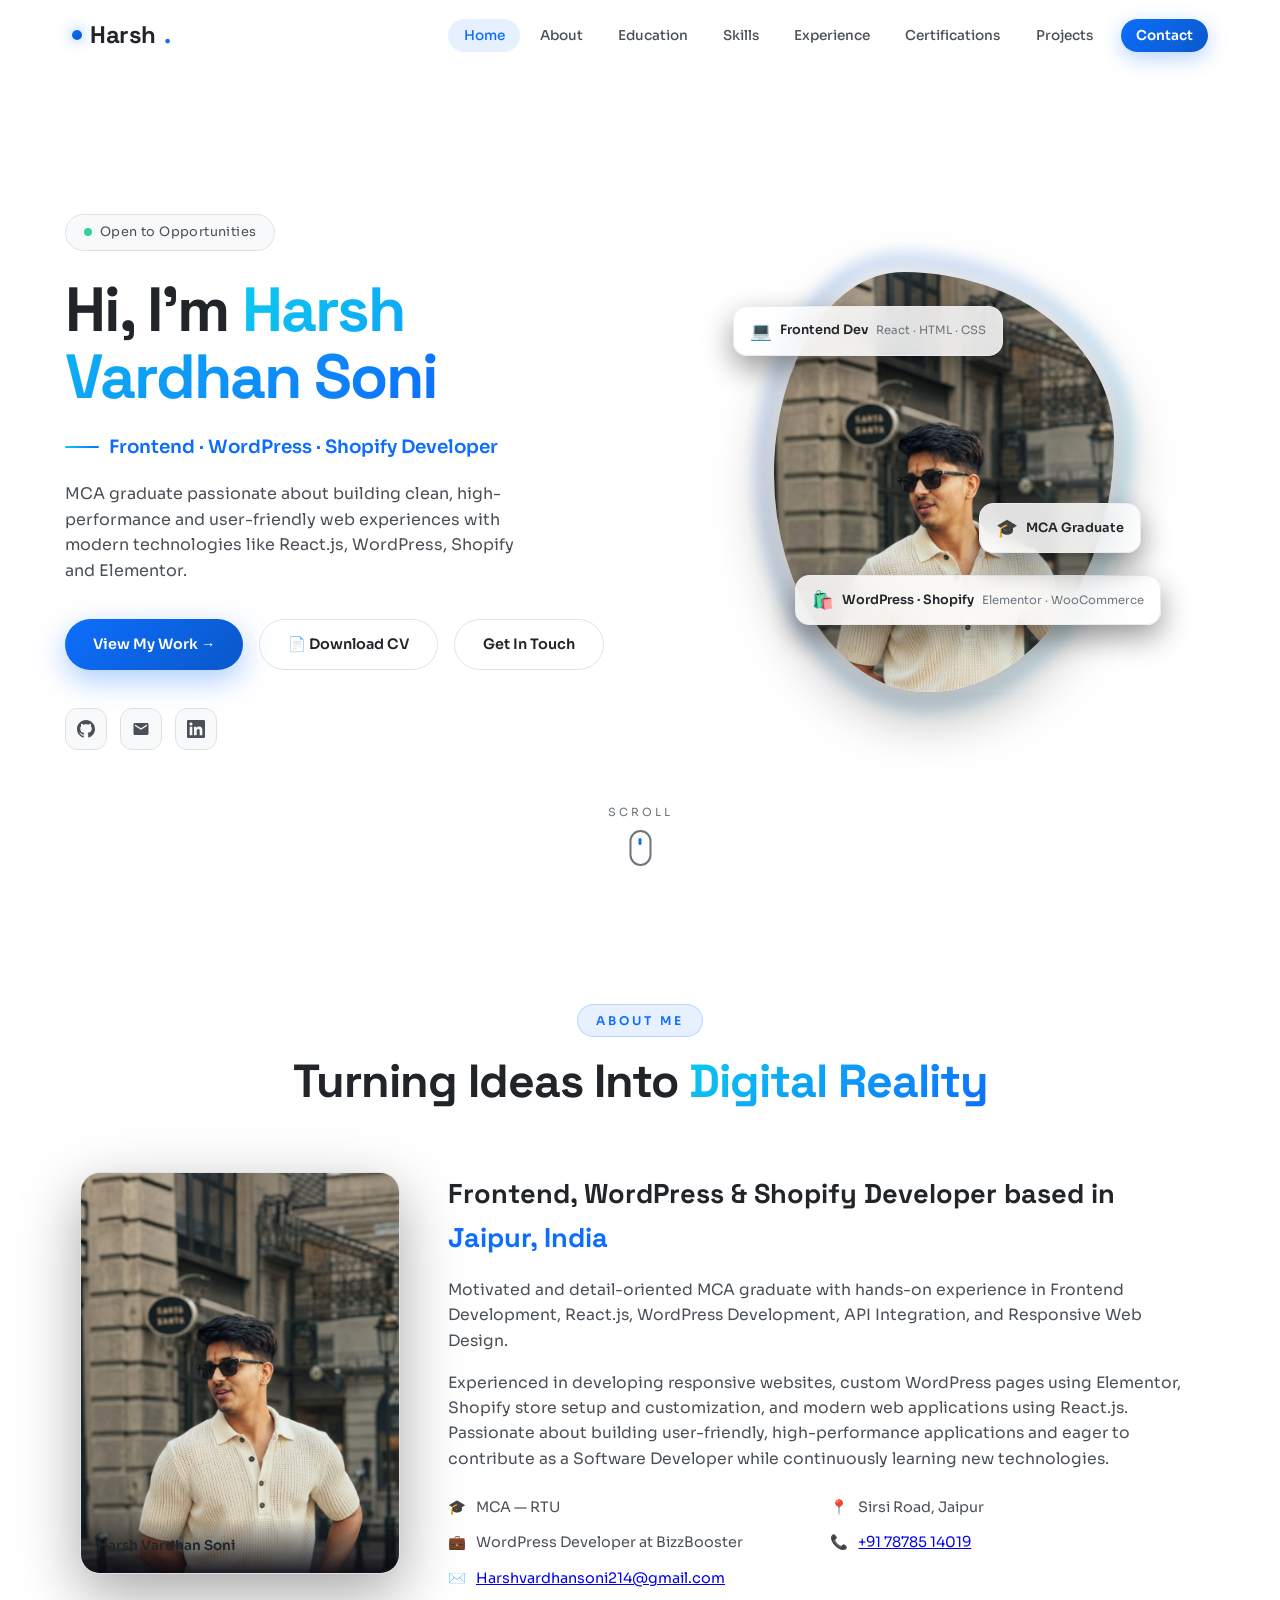
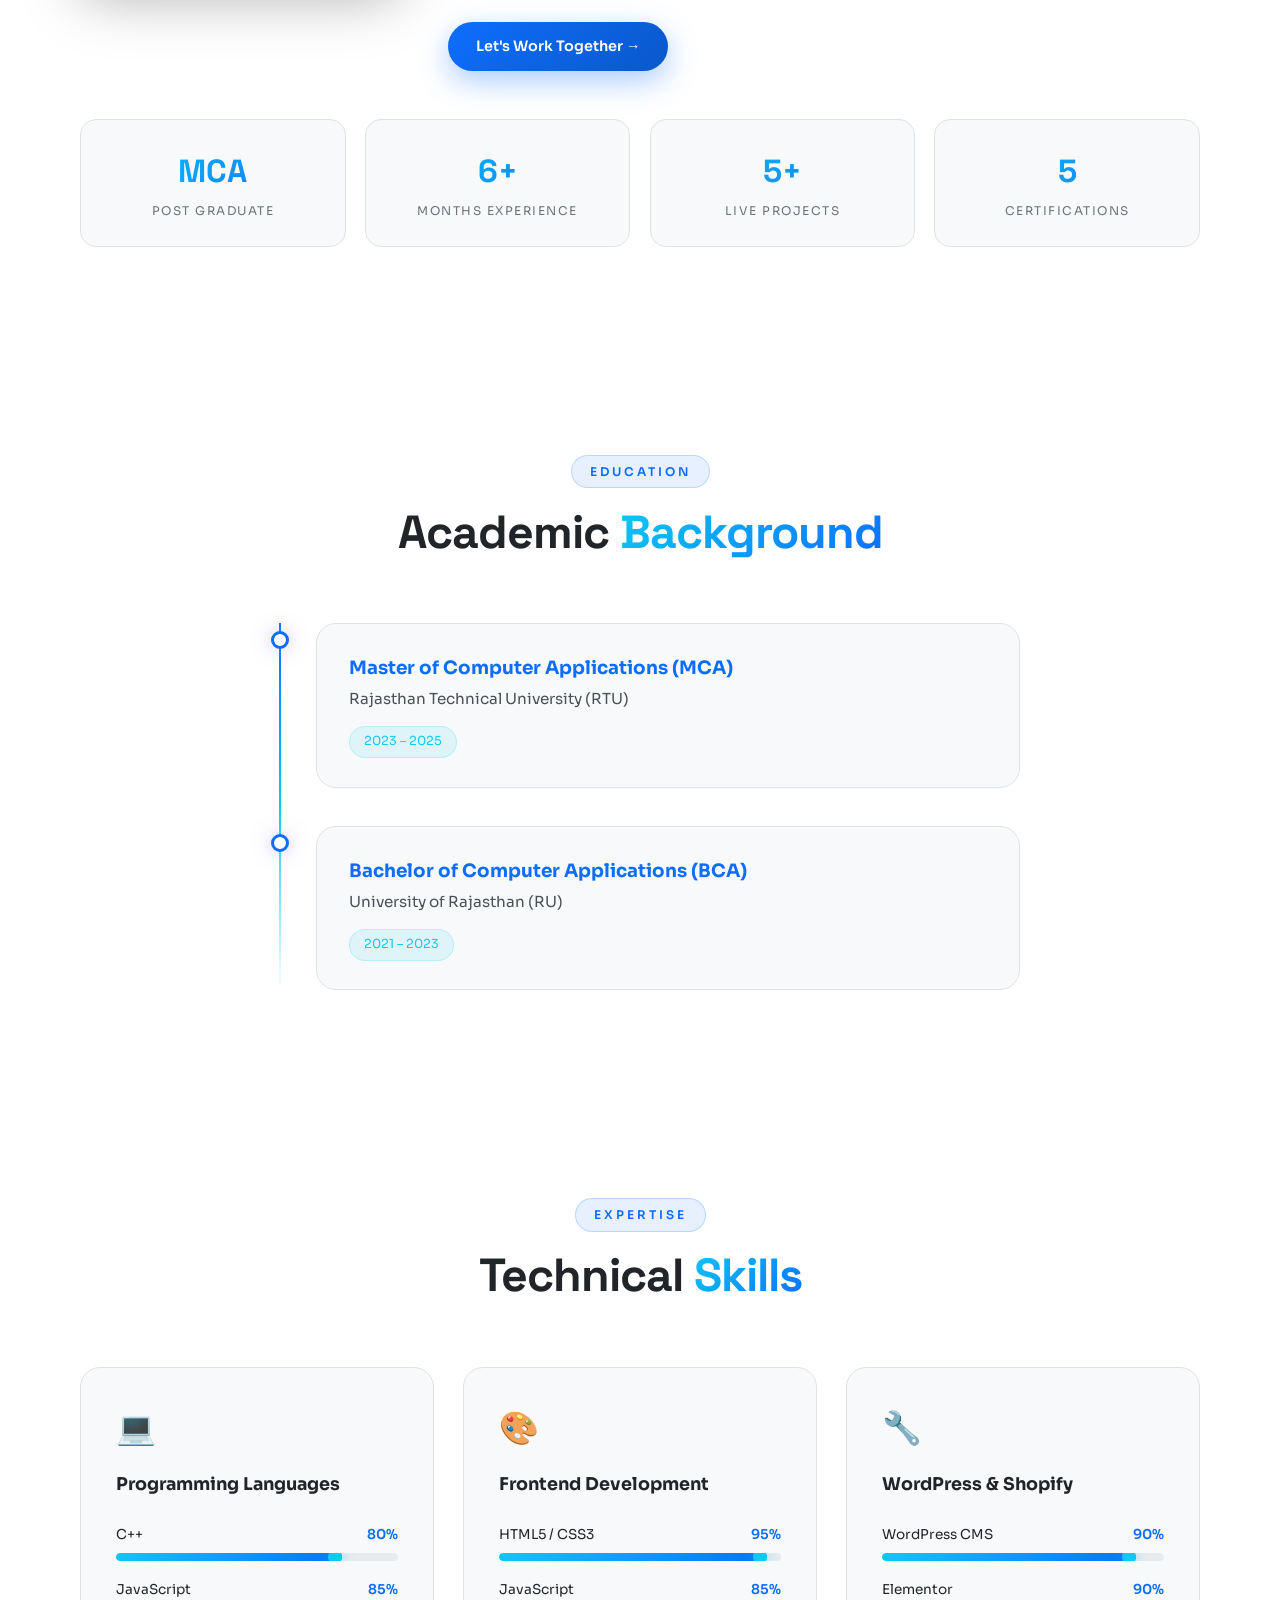
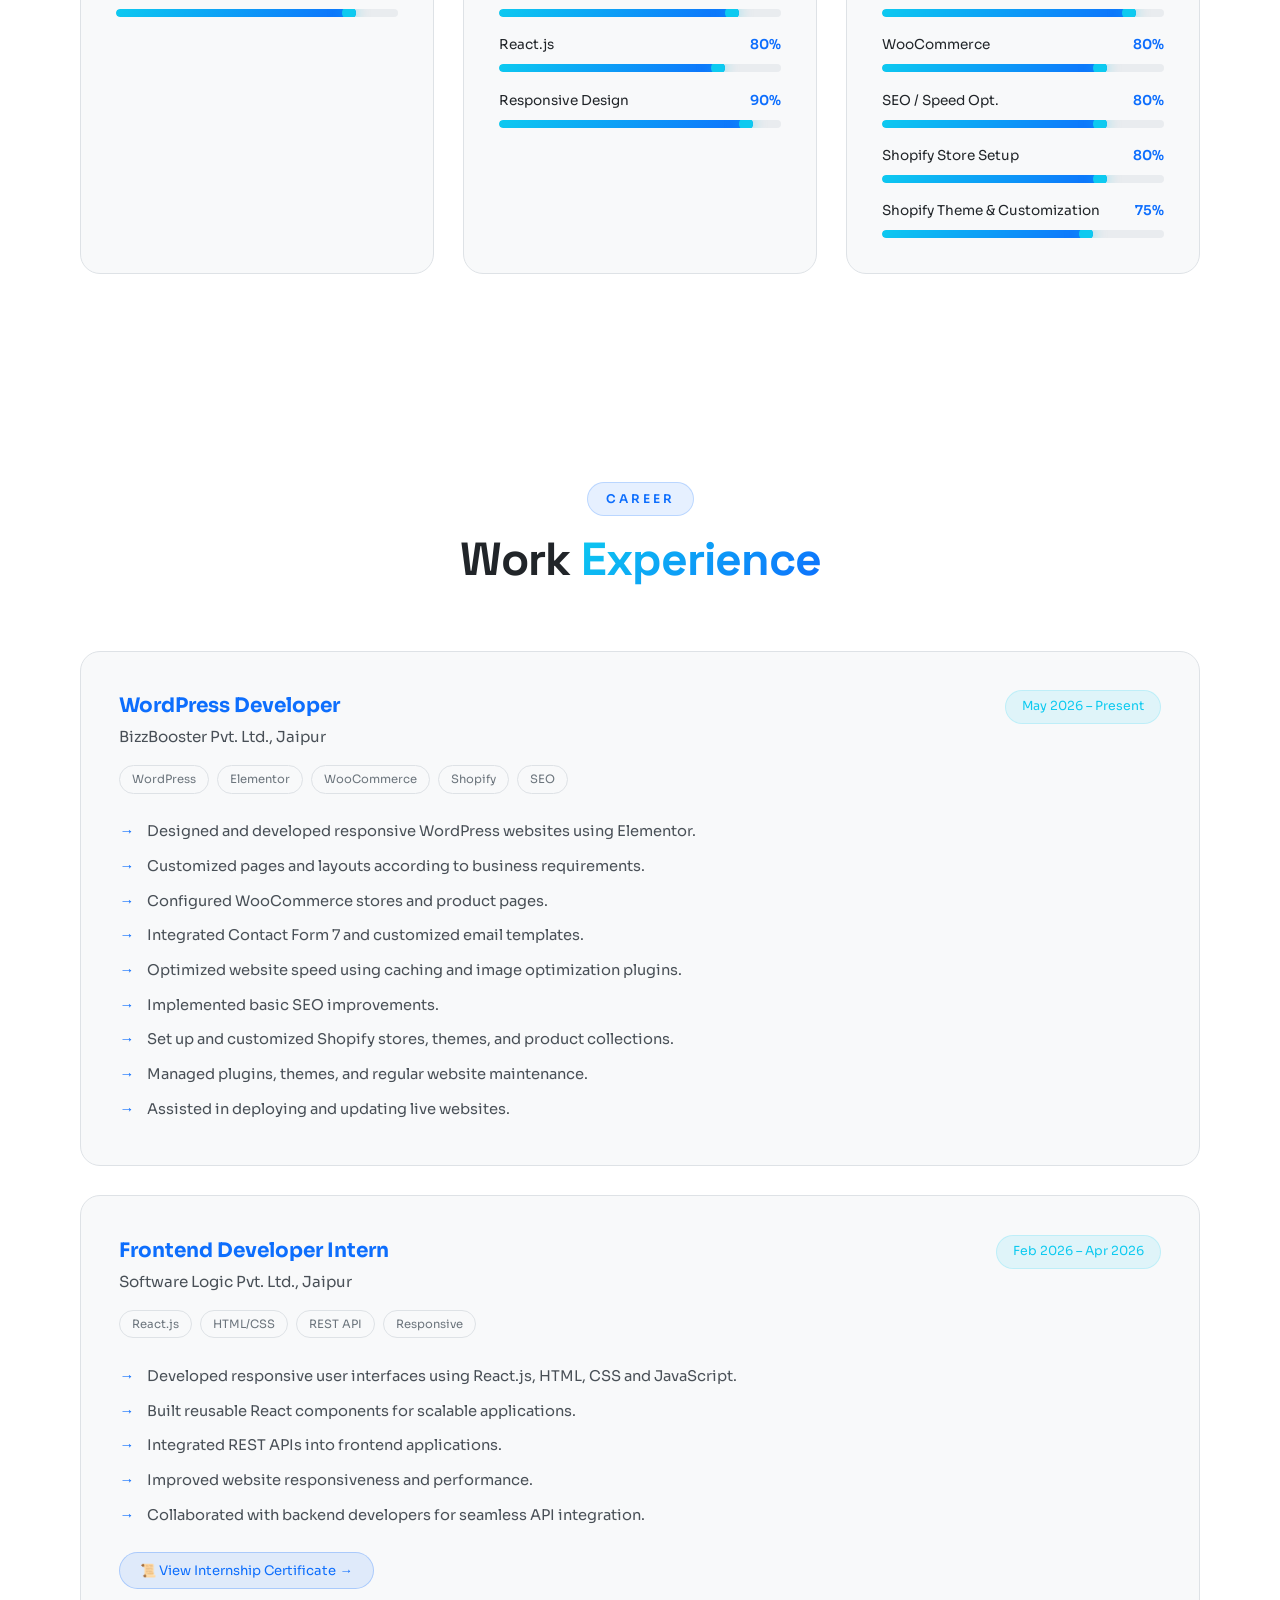
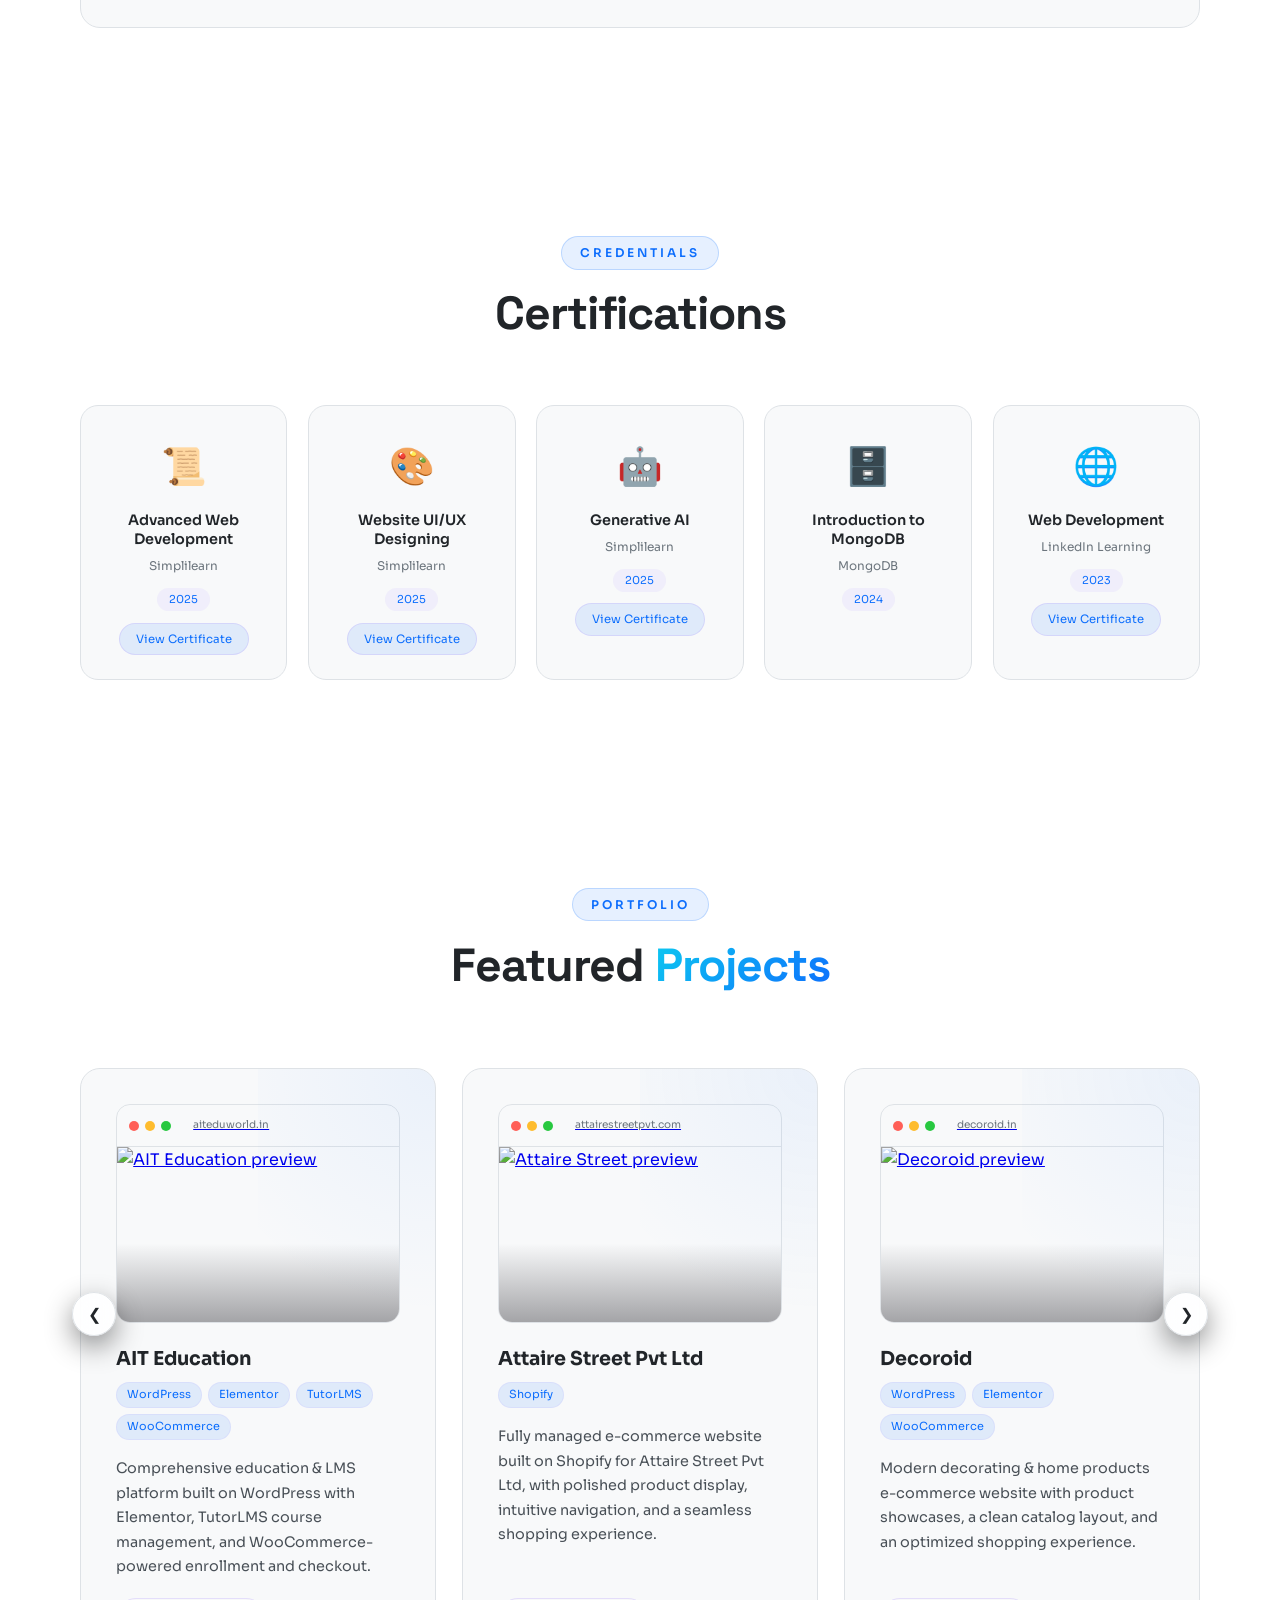
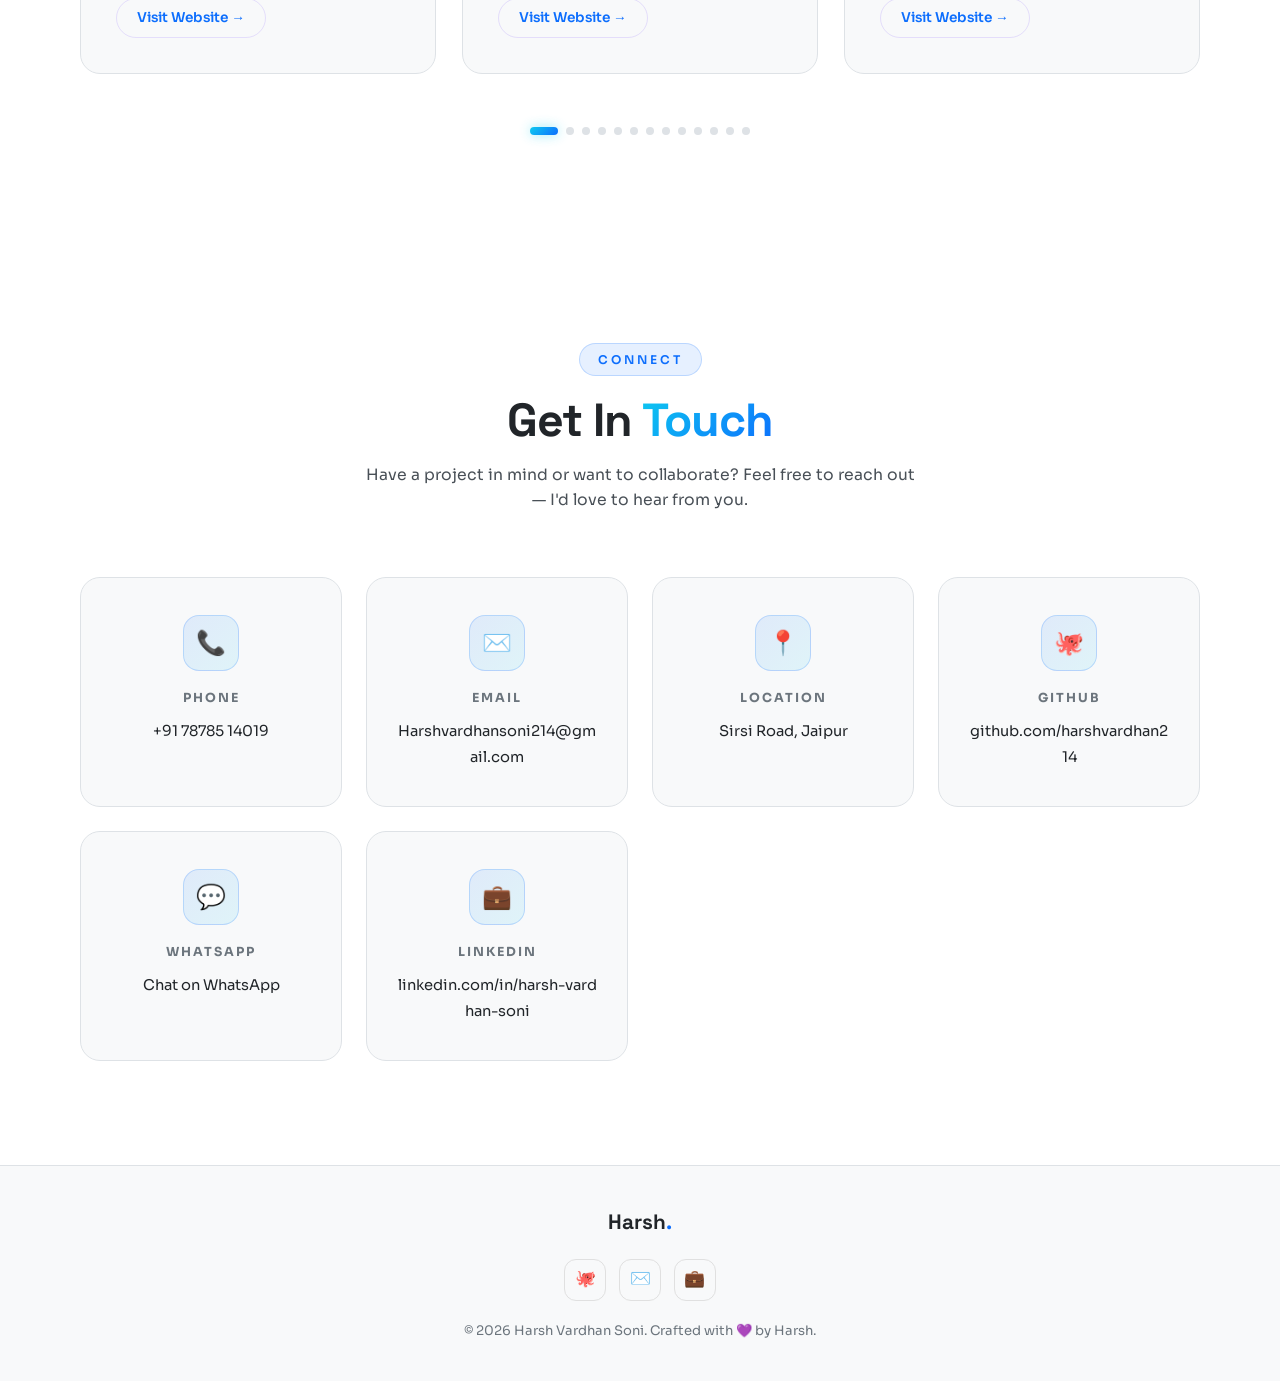
==== commit 42df8f34: "Add files via upload" ====
--- a/index.html
+++ b/index.html
@@ -1096,7 +1096,8 @@
         }
 
         .project-viewport {
-             padding: 12px 10px 18px;
+            overflow: hidden;
+            padding: 12px 10px 18px;
             margin: 0 -10px;
         }
 
